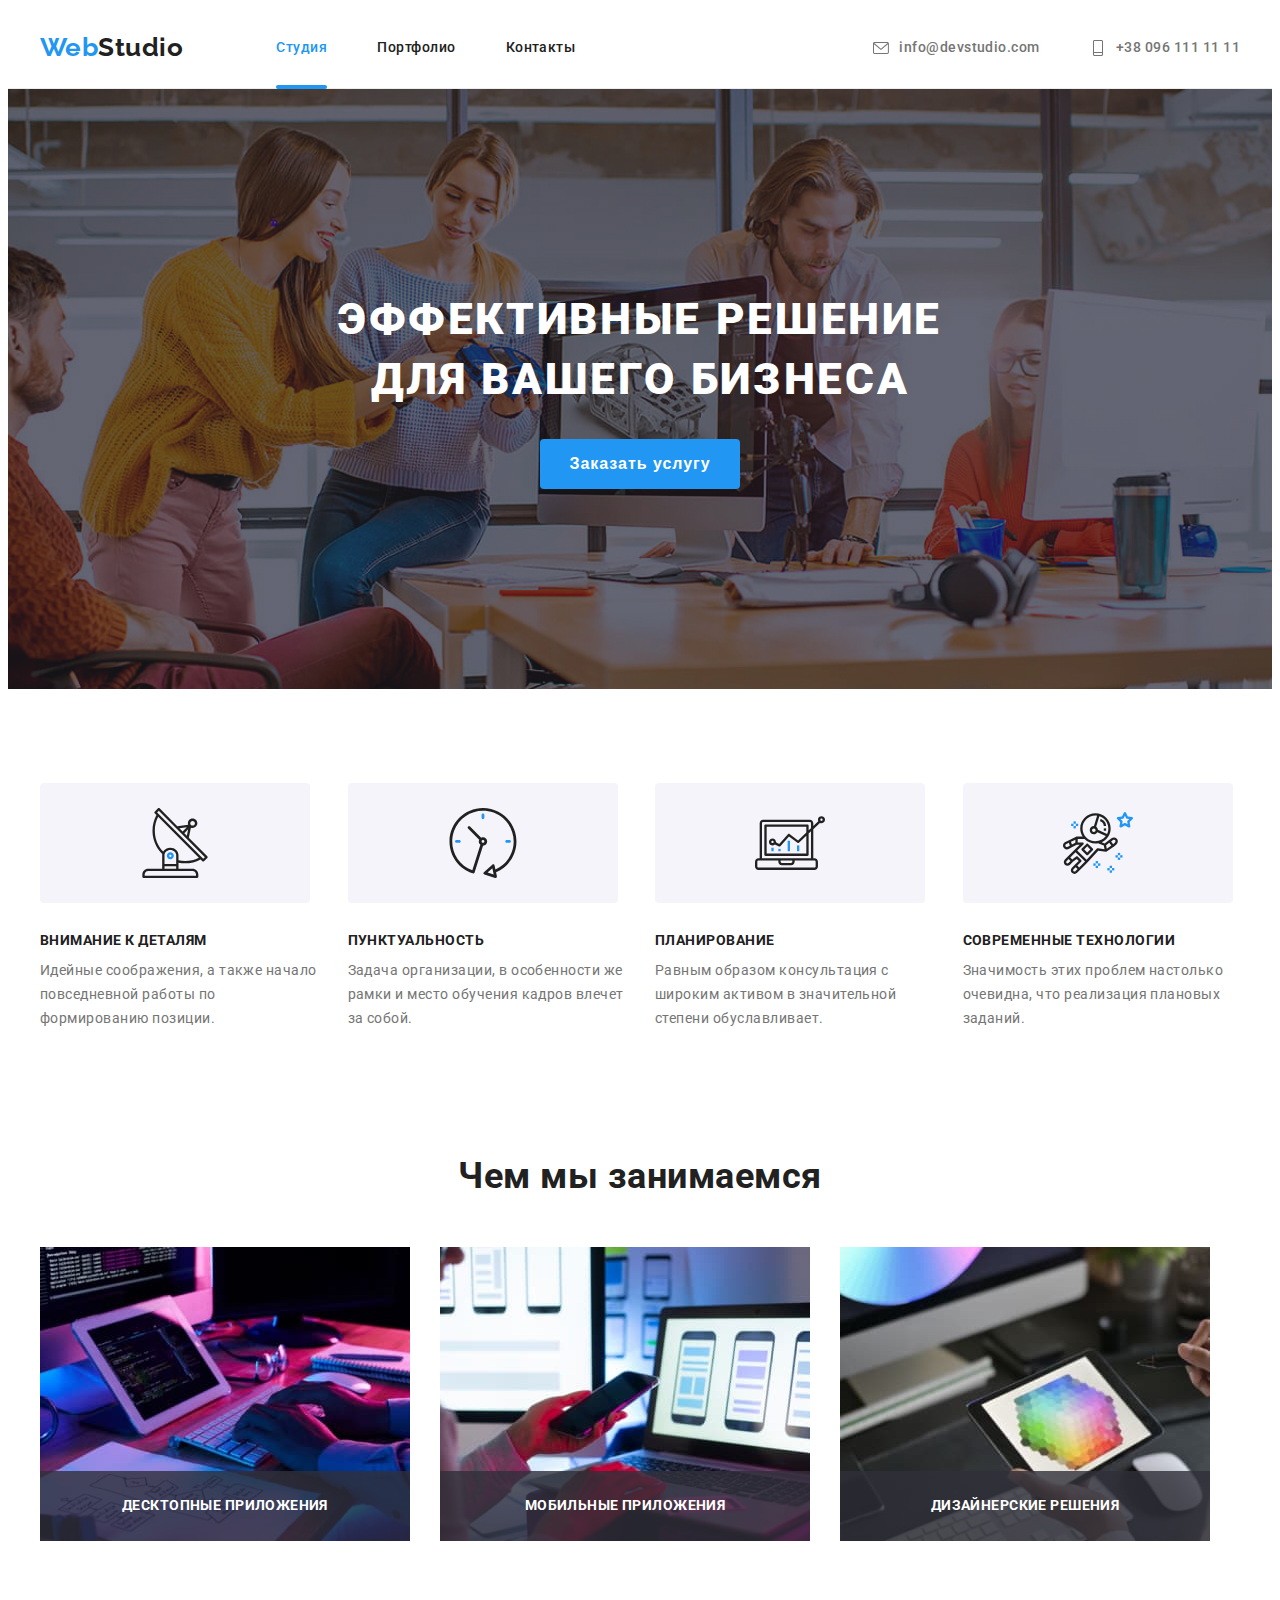
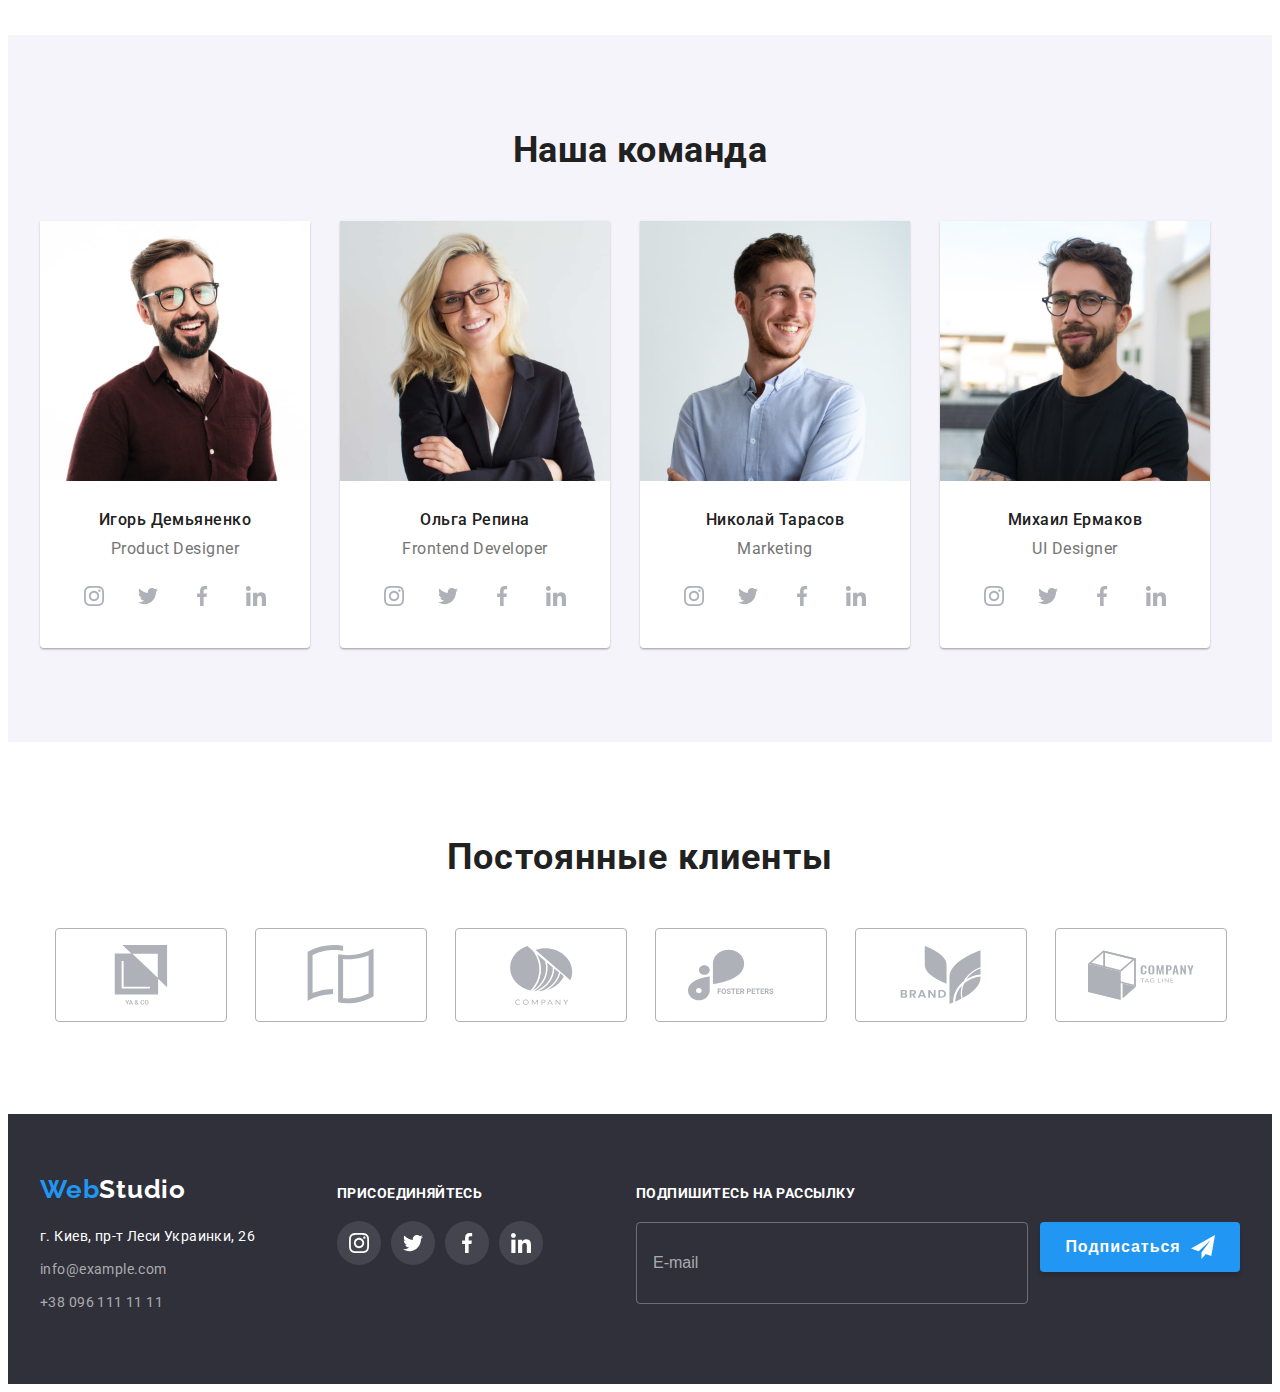
==== index.html @ 64cf9fef "????" ====
<!DOCTYPE html>
<html lang="ru">
<head>
    <meta charset="UTF-8">
    <meta http-equiv="X-UA-Compatible" content="IE=edge">
    <meta name="viewport" content="width=device-width, initial-scale=1.0">
    <title>Document</title>
    
    <link rel="preconnect" href="https://fonts.googleapis.com">
    <link rel="preconnect" href="https://fonts.gstatic.com" crossorigin>
    <link href="https://fonts.googleapis.com/css2?family=Raleway:wght@700&display=swap" rel="stylesheet">
    <link rel="preconnect" href="https://fonts.googleapis.com">
    <link rel="preconnect" href="https://fonts.gstatic.com" crossorigin>
    <link href="https://fonts.googleapis.com/css2?family=Raleway:wght@700&family=Roboto:wght@400;500;700;900&display=swap"

    rel="stylesheet">
    <link rel="stylesheet" href="https://cdnjs.cloudflare.com/ajax/libs/modern-normalize/1.1.0/modern-normalize.min.css"
        integrity="sha512-wpPYUAdjBVSE4KJnH1VR1HeZfpl1ub8YT/NKx4PuQ5NmX2tKuGu6U/JRp5y+Y8XG2tV+wKQpNHVUX03MfMFn9Q=="
        crossorigin="anonymous" referrerpolicy="no-referrer" />

    <link rel="stylesheet" href="./css/styles.css" />
    <link rel="stylesheet" href="./sass/main.scss">
    <link rel="stylesheet" href="./sass/main.css">
</head>
<body>
    <header class="border">
        <div class="container content">
            <nav class="nav-container">
                <a href="./index.html" lang="en" class="link-logo"><span class="logo">Web</span>Studio</a>
                <ul class="header-list">
                    <li class="link-content">
                        <a href="./index.html" class="site-nav current">Студия</a>
                    </li>
                    <li class="link-content">
                        <a href="./portfolio.html" class="site-nav ">Портфолио</a>
                    </li>
                    <li class="link-content">
                        <a href="" class="site-nav">Контакты</a>
                    </li>
                </ul>
            </nav>
            <ul class="header-list">
                <li class="contact-link">
                    <a href="mailto:info@devstudio.com" class="contact">
                        <svg class="contact-icon">
                            <use href="./images/icons.svg#icon-envelope"></use>
                        </svg>
                        info@devstudio.com
                    </a>
                </li>
                <li class="contact-link">
                    <a href="tel:+380961111111" class="contact">
                        <svg class="contact-icon">
                            <use href="./images/icons.svg#icon-smartphone"></use>
                        </svg>
                        +38 096 111 11 11</a>
                </li>
            </ul>
        </div>
    </header>

    <main>
        <section class="hero">
            <div class="container ">
                <h1 class="hero-title"> Эффективные решение <br> для вашего бизнеса</h1>
                <button type="button" class="hero-button" data-modal-open>Заказать услугу</button>
            </div>

        </section>

        <section class="section">
            <div class="container">
                <h2 class="section-title visually-hidden"> Особенности</h2>
                <ul class="feature">
                    <li class=" feature-item">
                        <div class="feature-icon-box">
                            <svg class="feature-icon">
                                <use href="./images/icons.svg#icon-sputnik"></use>
                            </svg>
                        </div>
                        <h3 class="feature-title"> Внимание к деталям</h3>
                        <p class="feature-text">Идейные соображения, а также начало повседневной работы по формированию
                            позиции. </p>
                    </li>
                    <li class=" feature-item">
                        <div class="feature-icon-box">
                            <svg class="feature-icon">
                                <use href="./images/icons.svg#icon-clock"></use>
                            </svg>
                        </div>
                        <h3 class="feature-title"> Пунктуальность</h3>
                        <p class="feature-text">Задача организации, в особенности же рамки и место обучения кадров
                            влечет за собой. </p>
                    </li>
                    <li class=" feature-item">
                        <div class="feature-icon-box">
                            <svg class="feature-icon">
                                <use href="./images/icons.svg#icon-computer"></use>
                            </svg>
                        </div>
                        <h3 class="feature-title"> Планирование</h3>
                        <p class="feature-text">Равным образом консультация с широким активом в значительной степени
                            обуславливает. </p>
                    </li>
                    <li class=" feature-item">
                        <div class="feature-icon-box">
                            <svg class="feature-icon">
                                <use href="./images/icons.svg#icon-cosmonavt"></use>
                            </svg>
                        </div>
                        <h3 class="feature-title"> Современные технологии</h3>
                        <p class="feature-text">Значимость этих проблем настолько очевидна, что реализация плановых
                            заданий. </p>
                    </li>
                </ul>
            </div>
        </section>

        <section class="section work-section">
            <div class="container  ">
                <h2 class="section-title section-title-work"> Чем мы занимаемся </h2>
                <ul class="our-work">
                    <li class="our-work-item"> 
                        <img src="./images/img-laptop1.jpg" alt="разработка" width="370" height="294">
                        <h3 class="our-work-item-block-title">Десктопные приложения</h3>
                    </li>
                    <li class="our-work-item"> 
                        <img src="./images/img-laptop2.jpg" alt="внедрение" width="370" height="294">
                        <h3 class="our-work-item-block-title">Мобильные приложения</h3>
                    </li>
                    <li class="our-work-item"> 
                        <img src="./images/img-laptop3.jpg" alt="тестирование" width="370" height="294"> 
                        <h3 class="our-work-item-block-title">Дизайнерские решения</h3>
                    </li>
                    </ul>

            </div>
        </section>

        <section class="section team">
            <div class="container">
                <h2 class="section-title"> Наша команда </h2>
                <ul class="team-list">
                    <li class="team-item">
                        <img src="./images/Igor.jpg" alt="Игорь Демьяненко фото" width="270" height="260"
                            class="team-foto">
                        <div class="team-container">
                            <h3 class="team-name">Игорь Демьяненко</h3>
                            <p class="team-profession">Product Designer</p>
                        <ul class="list-social-networks">
                            <li class="item-social-networks"> <a class="link-social-networks" href="https://www.instagram.com/" target="_blank"
                                    rel="noopener no-referrer">
                                    <svg class="icon icon-social-networks">
                                        <use href="./images/icons.svg#icon-instagram"> </use>
                                    </svg>
                                </a> </li>
                            <li class="item-social-networks"> <a class="link-social-networks" href="https://twitter.com/" target="_blank"
                                    rel="noopener no-referrer">
                                    <svg class="icon icon-social-networks">
                                        <use href="./images/icons.svg#icon-twitter"> </use>
                                    </svg>
                                </a></li>
                            
                            <li class="item-social-networks"> <a class="link-social-networks" href="https://www.facebook.com/" target="_blank"
                                    rel="noopener no-referrer">
                                    <svg class="icon icon-social-networks">
                                        <use href="./images/icons.svg#icon-facebook"> </use>
                                    </svg>
                                </a></li>
                            
                            <li class="item-social-networks"> <a class="link-social-networks" href="https://www.linkedin.com/" target="_blank"
                                    rel="noopener no-referrer">
                                    <svg class="icon icon-social-networks">
                                        <use href="./images/icons.svg#icon-linkedin"> </use>
                                    </svg>
                                </a></li>
                                </ul>
                        </div>


                    </li>
                    <li class="team-item">
                        <img src="./images/Olga.jpg" alt="Ольга Репина фото" width="270" height="260"
                            class="team-foto">
                        <div class="team-container">
                            <h3 class="team-name">Ольга Репина</h3>
                            <p class="team-profession">Frontend Developer</p>
                        <ul class="list-social-networks">
                            <li class="item-social-networks"> <a class="link-social-networks" href="https://www.instagram.com/" target="_blank"
                                    rel="noopener no-referrer">
                                    <svg class="icon icon-social-networks">
                                        <use href="./images/icons.svg#icon-instagram"> </use>
                                    </svg>
                                </a> </li>
                            <li class="item-social-networks"> <a class="link-social-networks" href="https://twitter.com/" target="_blank"
                                    rel="noopener no-referrer">
                                    <svg class="icon icon-social-networks">
                                        <use href="./images/icons.svg#icon-twitter"> </use>
                                    </svg>
                                </a></li>
                        
                            <li class="item-social-networks"> <a class="link-social-networks" href="https://www.facebook.com/" target="_blank"
                                    rel="noopener no-referrer">
                                    <svg class="icon icon-social-networks">
                                        <use href="./images/icons.svg#icon-facebook"> </use>
                                    </svg>
                                </a></li>
                        
                            <li class="item-social-networks"> <a class="link-social-networks" href="https://www.linkedin.com/" target="_blank"
                                    rel="noopener no-referrer">
                                    <svg class="icon icon-social-networks">
                                        <use href="./images/icons.svg#icon-linkedin"> </use>
                                    </svg>
                                </a></li>
                        </ul>
                        </div>


                    </li>
                    <li class="team-item">
                        <img src="./images/Nikolay.jpg" alt="Николай Тарасов фото" width="270" height="260"
                            class="team-foto">
                        <div class="team-container">
                            <h3 class="team-name">Николай Тарасов</h3>
                            <p class="team-profession">Marketing</p>
                        <ul class="list-social-networks">
                            <li class="item-social-networks"> <a class="link-social-networks" href="https://www.instagram.com/" target="_blank"
                                    rel="noopener no-referrer">
                                    <svg class="icon icon-social-networks">
                                        <use href="./images/icons.svg#icon-instagram"> </use>
                                    </svg>
                                </a> </li>
                            <li class="item-social-networks"> <a class="link-social-networks" href="https://twitter.com/" target="_blank"
                                    rel="noopener no-referrer">
                                    <svg class="icon icon-social-networks">
                                        <use href="./images/icons.svg#icon-twitter"> </use>
                                    </svg>
                                </a></li>
                        
                            <li class="item-social-networks"> <a class="link-social-networks" href="https://www.facebook.com/" target="_blank"
                                    rel="noopener no-referrer">
                                    <svg class="icon icon-social-networks">
                                        <use href="./images/icons.svg#icon-facebook"> </use>
                                    </svg>
                                </a></li>
                        
                            <li class="item-social-networks"> <a class="link-social-networks" href="https://www.linkedin.com/" target="_blank"
                                    rel="noopener no-referrer">
                                    <svg class="icon icon-social-networks">
                                        <use href="./images/icons.svg#icon-linkedin"> </use>
                                    </svg>
                                </a></li>
                        </ul>
                        </div>

                    </li>
                    <li class="team-item">
                        <img src="./images/Michail.jpg" alt="Михаил Ермаков фото" width="270" height="260"
                            class="team-foto">
                        <div class="team-container">
                            <h3 class="team-name">Михаил Ермаков</h3>
                            <p class="team-profession">UI Designer</p>
                        <ul class="list-social-networks">
                            <li class="item-social-networks"> <a class="link-social-networks" href="https://www.instagram.com/" target="_blank"
                                    rel="noopener no-referrer">
                                    <svg class="icon icon-social-networks">
                                        <use href="./images/icons.svg#icon-instagram"> </use>
                                    </svg>
                                </a> </li>
                            <li class="item-social-networks"> <a class="link-social-networks" href="https://twitter.com/" target="_blank"
                                    rel="noopener no-referrer">
                                    <svg class="icon icon-social-networks">
                                        <use href="./images/icons.svg#icon-twitter"> </use>
                                    </svg>
                                </a></li>
                        
                            <li class="item-social-networks"> <a class="link-social-networks" href="https://www.facebook.com/" target="_blank"
                                    rel="noopener no-referrer">
                                    <svg class="icon icon-social-networks">
                                        <use href="./images/icons.svg#icon-facebook"> </use>
                                    </svg>
                                </a></li>
                        
                            <li class="item-social-networks"> <a class="link-social-networks" href="https://www.linkedin.com/" target="_blank"
                                    rel="noopener no-referrer">
                                    <svg class="icon icon-social-networks">
                                        <use href="./images/icons.svg#icon-linkedin"> </use>
                                    </svg>
                                </a></li>
                        </ul>
                        </div>
                    </li>
                </ul>
            </div>
        </section>

<section class="section">
    <div class="container">
        <h2 class="clients-header">Постоянные клиенты</h2>
        <ul class="list clients-list">
            <li class="clients-item">
                <a href="#" class="clients-link"><svg class="icon clients-icon" width="106px" height="60px">
                        <use href="./images/icons.svg#icon-Union"></use>
                    </svg></a>
            </li>
            <li class="clients-item">
                <a href="#" class="clients-link"><svg class="icon clients-icon" width="106px" height="60px">
                        <use href="./images/icons.svg#icon-Union2"></use>
                    </svg></a>
            </li>
            <li class="clients-item">
                <a href="#" class="clients-link"><svg class="icon clients-icon" width="106px" height="60px">
                        <use href="./images/icons.svg#icon-Union3"></use>
                    </svg></a>
            </li>
            <li class="clients-item">
                <a href="#" class="clients-link"><svg class="icon clients-icon" width="106px" height="60px">
                        <use href="./images/icons.svg#icon-Union4"></use>
                    </svg></a>
            </li>
            <li class="clients-item">
                <a href="#" class="clients-link"><svg class="icon clients-icon" width="106px" height="60px">
                        <use href="./images/icons.svg#icon-Union5"></use>
                    </svg></a>
            </li>
            <li class="clients-item">
                <a href="#" class="clients-link"><svg class="icon clients-icon" width="106px" height="60px">
                        <use href="./images/icons.svg#icon-Union6"></use>
                    </svg></a>
            </li>
        </ul>
    </div>
</section>
    </main>

    <footer class="footer">
        <div class="container footer-content">
            <div class="footer-address">
                <a href="./index.html" class="footer-logo"><span class="footer-logo-blue">Web</span>Studio</a>
                <address class="footer-list">
                    <ul class="footer-address-list">
                        <li>
                            <a href="https://goo.gl/maps/sKUV3N8SFqWd6LK18" class="footer-address-map" target="_blank">
                                г. Киев, пр-т Леси Украинки, 26</a>
                        </li>
                        <li>
                            <a href="mailto:info@example.com" class="footer-address-link">info@example.com</a>
                        </li>
                        <li><a href="tel:+380961111111" class="footer-address-link">+38 096 111 11 11</a></li>
                    </ul>
                </address>
            </div>
<div class="footer-social">
    <p class="invite">присоединяйтесь</p>
    <ul class="list footer-icon-list">
        <li class="footer-icon-item">
            <a href="https://www.instagram.com/" class="footer-link">
                <svg class="icon footer-icon">
                    <use href="./images/icons.svg#icon-instagram" width="20px" height="20px"></use>
                </svg></a>
        </li>
        <li class="footer-icon-item">
            <a href="https://twitter.com/" class="footer-link">
                <svg class="icon footer-icon">
                    <use href="./images/icons.svg#icon-twitter" width="20px" height="20px"></use>
                </svg></a>
        </li>
        <li class="footer-icon-item">
            <a href="https://www.facebook.com/" class="footer-link">
                <svg class="icon footer-icon">
                    <use href="./images/icons.svg#icon-facebook" width="20px" height="20px"></use>
                </svg></a>
        </li>
        <li class="footer-icon-item">
            <a href="https://linkedin.com/" class="footer-link">
                <svg class="icon footer-icon">
                    <use href="./images/icons.svg#icon-linkedin" width="20px" height="20px"></use>
                </svg></a>
        </li>
    </ul>
</div>
            <div class="container-sign-up">
                    <form class="footer-form">
                        <p class="footer-form-label">Подпишитесь на рассылку</p>
                        <div class="footer-form-div">
                            <input class="footer-form-input" type="email" placeholder="E-mail" name="subscribe" />
                            <button class="footer-form-btn" type="submit">
                                Подписаться
                                <svg class="footer-send-icon" width="24" height="24">
                                    <use href="./images/icons.svg#send"></use>
                                </svg>
                            </button>
                        </div>
                    </form>
            </div>
        </div>
    </footer>
    <div class="backdrop is-hidden" data-modal>
        <div class="modal">
            <button type="button" class="modal-close" data-modal-close>
                <svg class="icon-close" width="18" height="18">
                    <use href="./images/icons.svg#icon-close"></use>
                </svg>
            </button>
            <p class="modal-title">Оставьте свои данные, мы вам перезвоним</p>
            <form action="#" class="form">
                <div class="form-field">
                    <label for="name" class="modal-input-text">Имя</label>
                    <div class="form-input-wrapper">
                        <input type="text" name="name" class="modal-input" id="name" placeholder="" /><svg class="form-icon"
                            width="18" height="18">
                            <use href="./images/icons.svg#person-modal"></use>
                        </svg>
                    </div>
                </div>
                <div class="form-field">
                    <label for="tel" class="modal-input-text">Телефон</label>
                    <div class="form-input-wrapper">
                        <input type="tel" name="tel" id="tel" class="modal-input" placeholder="" />
                        <svg class="form-icon"
                            width="18" height="18">
                            <use href="./images/icons.svg#phone-modal"></use>
                        </svg>
                    </div>
                </div>
                <div class="form-field">
                    <label for="mail" class="modal-input-text">Почта</label>
                    <div class="form-input-wrapper">
                        <input type="email" name="email" id="mail" class="modal-input" placeholder="" /><svg
                            class="form-icon" width="18" height="18">
                            <use href="./images/icons.svg#email-modal"></use>
                        </svg>
                    </div>
                </div>
					<label class="label-contacts textarea" for="textarea">
						Комментарий
						<textarea
							class="form-textarea"
							name="comment"
							rows="6"
							placeholder="Введите текст"
							id="textarea"
						></textarea>
					</label>
                        <div class="modal-form-checkbox">
                            <input type="checkbox" name="user-policy" id="user-policy" class="modal-input-policy visually-hidden">
                            <label for="user-policy" class="modal-policy-text"><span class="border-checkbox">
                                    <svg class="icon-check" width="16" height="15">
                                        <use href="./images/icons.svg#icon-galka"></use>
                                    </svg>
                                </span>
                                Соглашаюсь с рассылкой и принимаю
                                <a href="#" class="modal-policy-link">Условия договора</a>
                            </label>
                        </div>
                <button type="submit" class="primary-button">Отправить</button>
            </form>
        </div>
    </div>
    <script src="./js/modal.js"></script>
</body>
</html>
---- css/styles.css ----
:root {
  --primeri-text-color: #757575;
  --title-text-color: #212121;
  --accent-colot: #2196f3;
  --white-color: #ffffff;
  --gray-background-color: #f5f4fa;
  --black-background-color: #2f303a;
  --translucent-color: rgba(255, 255, 255, 0.6)
  --social-image-color: #dafb1b8;
  --logo-color:#2196F3;
  --bg-hover-button:#188ce8;
  --adress-color: rgba(255, 255, 255, 0.6);
  --overlay-card-color: rgba(33, 150, 243, 0.9);
  --duration: 250ms;
  --function: cubic-bezier(0.4, 0, 0.2, 1);
  --modal-title-color: #212121;
  --modal-icon-input-color: #212121;
  --modal-text-color: #757575;
  --modal-comment-placeholder: rgba(117, 117, 117, 0.5);
  --modal-policy-link: #2196f3;
  --modal-button-submit-color: #ffffff;
  --modal-checkbox-border-color: #212121;
}
.visually-hidden {
  position: absolute;
  white-space: nowrap;
  width: 1px;
  height: 1px;
  overflow: hidden;
  border: 0;
  padding: 0;
  clip: rect(0 0 0 0);
  clip-path: inset(50%);
  margin: -1px;
}

h1,
h2,
h3,
ul,
p {
  margin: 0;
}

img {
  display: block;
  max-width: 100%;
  max-height: 100%;
}
ul {
  list-style: none;
}

a {
  text-decoration: none;
}
ul {
  list-style: none;
  padding: 0;
  text-decoration: none;
}
link {
  text-decoration: none;
}
body {
  color: var(--primeri-text-color);
  background-color: #ffffff;
  font-family: roboto, sans-serif;
  letter-spacing: 0.03em;
}

.icon {
  display: inline-block;
  width: 1em;
  height: 1em;
  fill: currentColor;}
.container {
  width: 1200px;
  margin: 0 auto;
  padding: 0 15px;
}
/* nav site */
/*---------------------- header --------------------*/

.border {
  border-bottom: 1px solid #ececec;
}
.container.content {
  display: flex;
  align-items: center;
}
.container {
  width: 1200px;
  margin-left: auto;
  margin-right: auto;
  padding-left: 15px;
  padding-right: 15px;
  /* border: 1px solid tomato; */
}
.nav-container {
  display: flex;
}
.header-list {
  margin: 0;
  display: flex;
  padding-left: 0;
  margin-left: auto;
}
.link-logo {
  display: block;
  display: flex;
  align-items: center;
  margin-right: 93px;

  color: var(--title-text-color);

  font-family: Raleway, sans-serif;
  font-style: normal;
  font-weight: 700;
  font-size: 26px;
  line-height: 1.2;
}
.logo {
  display: block;

  color: var(--accent-colot);
}
.link-content:not(:last-child) {
  margin-right: 50px;
}
.site-nav {
  display: block;
  padding-top: 32px;
  padding-bottom: 32px;

  color: var(--title-text-color);

  font-weight: 500;
  font-size: 14px;
  line-height: 1.14;
  transition-property: color;
  transition-duration: var(--duration);
  transition-timing-function: var(--function);
  position: relative;
}
.site-nav:hover,
.site-nav:focus {
  color: var(--accent-colot);
}
.site-nav.current {
  color: var(--accent-colot);
}

.current::after{
  content: '';
  width: 100%;
  height: 4px;
  background-color:var(--logo-color) ;
  border-radius: 2px;
  position: absolute;
  left: 0;
  bottom: -1px;
}
.site-nav.current{
  color: var(--accent-colot);
  
}

/* Contacts */

.header-list .contact-link + .contact-link {
  margin-left: 50px;
}
.contact {
  fill: currentColor;
  /* display: block; */
  display: flex;
  align-items: center;
  padding-top: 32px;
  padding-bottom: 32px;

  color: var(--primeri-text-color);

  font-weight: 500;
  font-size: 14px;
  line-height: 1.14;
  transition-property: color;
  transition-duration: var(--duration);
  transition-timing-function: var(--function);

}
.contact-icon {
  fill: currentColor;
  margin-right: 10px;
  width: 16px;
  height: 16px;
}

.contact:hover,
.contact:focus {
  color: var(--accent-colot);
}

/*------------------------- hero-------------------- */

.hero {
  background-color: var(--black-background-color);
  background-image: linear-gradient(
      rgba(47, 48, 58, 0.4),
      rgba(47, 48, 58, 0.4)
    ),
    url(../images/hero-bg.jpg);
  background-repeat: no-repeat;
  background-position: center;
  background-size: cover;
  letter-spacing: 0.06em;
  text-align: center;

  padding: 200px 0;
}
.hero-title {
  color: var(--white-color);

  font-weight: 900;
  font-size: 44px;
  line-height: 60px;
  letter-spacing: 0.06em;
  text-transform: uppercase;

  margin-bottom: 30px;
}
.hero-button {
  background-color: var(--accent-colot);
  color: var(--white-color);
  width: 200px;
  height: 50px;

  font-weight: 700;
  font-size: 16px;
  line-height: 1.87;
  border-radius: 4px;

  letter-spacing: 0.06em;

  border: none;
  cursor: pointer;
}

/*---------------- section ----------------*/
.section {
  padding-bottom: 94px;
  padding-top: 94px;
}

.work-section {
  padding-top: 0;
}

.section-title {
  color: var(--title-text-color);

  font-weight: 700;
  font-size: 36px;
  line-height: 1.17;
  text-align: center;
  margin-bottom: 50px;
}

.feature {
  display: flex;
  justify-content: space-between;
  margin-bottom: 30px;

}
.feature-item {
  justify-content: center;
  align-items: center;

  margin-right: 30px;
  width: calc((100% - 90px) / 4);
}
.feature:not(:last-child) {
  margin-right: 30px;
}

.feature-icon-box {
  display: flex;
  justify-content: center;
  align-items: center;
  background-color: var(--gray-background-color);
  border-radius: 4px;
    width: 270px;
  height: 120px;
  margin-bottom: 30px;
}
.feature-icon{
  width: 70px;
  height: 70px;

}
.feature-item:last-child {
  margin-right: 0;
}

.feature-title {
  color: var(--title-text-color);

  font-weight: 700;
  font-size: 14px;
  line-height: 1.14;
  text-transform: uppercase;

  margin-bottom: 10px;
}

.feature-text {
  font-size: 14px;
  line-height: 1.71;
}

/* ----------------Чем мы занимаемся------------------ */

.our-work {
  display: flex;
}
.our-work-item {
  position: relative;
  margin-bottom: 0;

}
.our-work-item:not(:last-child) {
  margin-right: 30px;
}

.our-work-item-block-title{
  position: absolute;
  display: flex;
  height: 70px;
  justify-content: center;
  align-items: center;
  left: 0;
  bottom: 0;
  width: 100%;
  font-family: Roboto;
  font-weight: 700;
  font-weight: bold;
  font-size: 14px;
  line-height: 1.1;

  letter-spacing: 0.03em;
  text-transform: uppercase;
  background-color: rgba(47, 48, 58, 0.8);
  color: var(--white-color);


}

/* ---------------Наша команда---------------------- */
.team-list {
  display: flex;
}
.team-item{
  background: var(--white-color);
  box-shadow: 0px 1px 3px rgba(0, 0, 0, 0.12), 0px 1px 1px rgba(0, 0, 0, 0.14),
    0px 2px 1px rgba(156, 138, 138, 0.2);
  border-radius: 0px 0px 4px 4px;

}
.team-item {
  margin-right: 30px;
  background-color: var(--white-color);
}
.team-item:last-child {
  margin-right: 0px;
}

.team-name {
  color: var(--title-text-color);

  font-weight: 500;
  font-size: 16px;
  line-height: 1.17;
  text-align: center;
  margin-bottom: 10px;
}

.team-container {
  padding-top: 30px;
  padding-bottom: 30px;
}
.team {
  background-color: var(--gray-background-color);
}

.team-profession {
  font-size: 16px;
  line-height:18.75px;
  text-align: center;
}


.list-social-networks {
  display: flex;
  justify-content: center;
  margin-top: 16px;

}
.item-social-networks{
  margin-right: 10px;
  width: 44px;
  height: 44px;
  margin-right: 10px;
  display: flex;
  justify-content: center;
  align-items: center;

}

.item-social-networks:first-child{
  margin-left: 0;
}
.item-social-networks:last-child{
  margin-right: 0;
}
.link-social-networks{
  width: 100%;
  height: 100%;
  border-radius: 50%;
  display: flex;
  justify-content: center;
  align-items: center;
  color: #afb1b8;
  transition-property: color, background-color;
  transition-duration: var(--duration);
  transition-timing-function: var(--function);
}

.icon-social-networks{
  display: block;
  width: 20px;
  height: 20px;
  fill: currentColor;
  transition-property: fill, background-color;
  transition-duration: var(--duration);
  transition-timing-function: var(--function);
}
.link-social-networks:hover,
.link-social-networks:focus  {
  background-color: var(--accent-colot);
  color:var(--white-color);
}
.icon-social-networks:hover,
.icon-social-networks:focus{
  fill: var(--white-color);
  background-color: var(--accent-colot);

}

/*--------------------- client company----------- */
.clients-header {
  font-weight: 700;
  font-size: 36px;
  line-height: 42px;
  text-align: center;
  letter-spacing: 0.03em;
  color: var(--title-text-color);
  margin-bottom: 50px;
}
.clients-list {
  display: flex;
  justify-content: center;
  align-items: center;
}
.clients-item {

  margin-left: 30px;
  width: 170px;
  height: 92px;
  border-radius: 4px;
  transition-property: color;
  transition-duration: var(--duration);
  transition-timing-function: var(--function);
}
.clients-item:first-child {
  margin-left: 0;
  
}
.clients-link {
  border: 1px solid #AFB1B8;
  border-radius: 4px;
  display: flex;
  justify-content: center;
  align-items: center;
  /* padding: 16px 32px; */
  width: 100%;
  height: 100%;
  color: #afb1b8;
  transition-property: color, border-color;
  transition-duration: var(--duration);
  transition-timing-function: var(--function);
}

.clients-link:hover,
.clients-link:focus {
  color: var(--accent-colot);
  border-color: var(--accent-colot);
}
.clients-icon {
  width: 106px;
  height: 60px;
  fill: currentColor;
}
/*----------------------- footer-------------------------- */
.footer {
  background-color: var(--black-background-color);
  padding: 60px 0;
}
.footer-content {
  display: flex;
  align-items: baseline;
}
.footer-address {
  flex-grow: 1;
  margin-right: 70px;
}
.footer-logo {
  font-family: Raleway, sans-serif;
  font-style: normal;
  font-weight: bold;
  font-size: 26px;
  line-height: 1.19;
  text-decoration: none;
  letter-spacing: 0.03em;

  color: var(--white-color);
}
.footer-logo-blue {
  color: var(--accent-colot);
}
.footer-list {
  margin-top: 20px;
}
.footer-address-list {
  list-style-type: none;
  font-style: normal;
}
.footer-address-list > li {
  margin-bottom: 9px;
}
.footer-address-map {
  font-style: normal;
  font-weight: normal;
  font-size: 14px;
  line-height: 1.71;
  /* or 171% */

  letter-spacing: 0.03em;
  text-decoration: none;
  color: var(--white-color);
}
.footer-address-link {
  text-decoration: none;

  font-size: 14px;
  line-height: 1.71;
  /* or 171% */

  letter-spacing: 0.03em;

  color: var(--adress-color);
    transition-property: color;
  transition-duration: var(--duration);
  transition-timing-function: var(--function);
}
.footer-address-link:focus,
.footer-address-link:hover {
  color: var(--accent-colot);
}

.invite {
  font-weight: 700;
  font-size: 14px;
  line-height: 16px;
  letter-spacing: 0.03em;
  text-transform: uppercase;
  color: var(--white-color);
  margin-bottom: 20px;
}
.footer-icon-list {
  display: flex;
  justify-content: center;
}
.footer-icon-item {
  width: 44px;
  height: 44px;
  margin-left: 10px;
}
.footer-icon-item:first-child {
  margin-left: 0;
}
.footer-link {
  display: flex;
  align-items: center;
  justify-content: center;
  width: 100%;
  height: 100%;
  border-radius: 50%;
  background: rgba(255, 255, 255, 0.1);
  transition-property: background-color;
  transition-duration: var(--duration);
  transition-timing-function: var(--function);
}
.footer-link:hover,
.footer-link:focus {
  background-color: var(--accent-colot);
}
.footer-icon {
  display: block;
  width: 20px;
  height: 20px;
  fill: var(--white-color);
  transition-property: background-color;
  transition-duration: var(--duration);
  transition-timing-function: var(--function);
}
.footer-icon:hover,
.footer-icon:focus {
  background-color: var(--accent-colot);
}


/* --------------Подпишитесь на рассылку */
.container-sign-up{
  margin-left: 93px;
}
.footer-form-div {
	display: flex;
}

.footer-form-label {
	display: block;

	margin-bottom: 20px;

	font-weight: 700;
	font-size: 14px;
	line-height: 1.14;
	text-transform: uppercase;

	color: var(--white-color);
}

.footer-form-input {
	display: block;
	width: 358px;
	height: 50px;

	padding: 15px 16px;

	border-radius: 4px;
	color: var(--white-color);
	border: 1px solid rgba(255, 255, 255, 0.3);
	background-color: transparent;
}

.footer-form-input::placeholder {
	font-weight: 400;
	font-size: 16px;
	line-height: 1.25;

	color: rgba(255, 255, 255, 0.6);
}

.footer-form-btn {
	display: flex;
	align-items: center;
	justify-content: center;
	width: 200px;
	height: 50px;
	margin-left: 12px;

	font-weight: 700;
	font-size: 16px;
	line-height: 1.87px;
	letter-spacing: 0.06em;

	border: none;
	border-radius: 4px;
	color: var(--white-color);
	background-color: var(--accent-colot);
	box-shadow: 0px 4px 4px rgba(0, 0, 0, 0.15);
}

.footer-send-icon {
	margin-left: 10px;
	fill: var(--white-color);
}

/*------------------- PORTFOLIO ---------------------------*/
/* types of work */
.button-works {
  font-family: inherit;
  font-weight: 500;
  font-size: 16px;
  line-height: 1.62;
  letter-spacing: 0.03em;
  text-align: center;
  border: none;
  border-radius: 4px;
  cursor: pointer;
    transition: color 250ms var(--function), backgroung-color 250ms var(--timing-function),
    box-shadow 250ms var(--function);
}
.button-current {
  color:var(--title-text-color);
  background-color: var(--accent-colot);
  border-radius: 4px;
  transition-property: color, background-color, box-shadow;
  transition-duration: var(--duration);
  transition-timing-function: var(--function);
}
.button-works:hover,  
.button-works:focus {
  color: var(--white-color);
  background-color: var(--accent-colot);
  cursor: pointer;
}
.buttons {
  display: flex;
  justify-content: center;
  margin-bottom: 50px;
  margin-top: 94px;
}
.works-item-btn:not(:last-child) {
  margin-right: 8px;
}
.button-works {
  padding: 6px 22px;
  color: var(--title-text-color);
  background-color: var(--gray-background-color);
  transition-property: color, background-color, box-shadow;
  transition-duration: var(--duration);
  transition-timing-function: var(--function);

}
.button-works:focus,
.button-works:hover {
  color: var(--white-color);
  background-color: var(--accent-colot);
  box-shadow: 0px 3px 1px rgba(0, 0, 0, 0.1), 0px 1px 2px rgba(0, 0, 0, 0.08),
    0px 2px 2px rgba(0, 0, 0, 0.12);
}
.content-title {
  font-weight: 700;
  font-size: 18px;
  line-height: 2;
  letter-spacing: 0.06em;
  color: var(--title-text-color);
}

.content-text {
  text-decoration: none;
  font-weight: 400;
  font-size: 16px;
  line-height: 1.87;
  letter-spacing: 0.03em;
  color: var(--primeri-text-color);
}
.portfolio-projects-list {
  display: flex;
  flex-wrap: wrap;
  margin-top: -30px;
  margin-left: -30px;
  margin-bottom: 94px;
}
.portfolio-projects-list > li {
  flex-basis: calc((100% - 3 * 30px) / 3);
  margin-left: 30px;
  margin-top: 30px;
}
.portfolio-pojects-item {
  background-color: var(--white-color);

}

.portfolio-pojects-item:hover .overlay-text
.portfolio-pojects-item:focus .overlay-text{
  transform: translateY(0);
}

.portfolio-pojects-link {
  text-decoration: none;
  display: block;
}
.portfolio-pojects-link{
transition-property: box-shadow;
  transition-duration: var(--duration);
  transition-timing-function: var(--function);
}
.portfolio-pojects-link:hover,
.portfolio-pojects-link:focus{
  box-shadow: 0px 1px 1px rgba(0, 0, 0, 0.12), 0px 4px 4px rgba(0, 0, 0, 0.06),
    1px 4px 6px rgba(0, 0, 0, 0.16);
}
.portfolio-pojects-link:hover .content-overlay,
.portfolio-pojects-link:focus .content-overlay{
  transform: translateY(0);
}


.card-aside {
  position: relative;
  height: 294px;
  overflow: hidden;
}
/* .overlay-text{
  position: absolute;
  bottom: 0;
  align-items: center;
  width: 100%;
  height: 100%;
  margin: 0;
  padding: 63px 24px;
  color: var(--white-color);
  font-size: 18px;
  line-height: 1.56;
  letter-spacing: 0.03em;
  text-align: left;
  background-color: var(--accent-colot);
  transform: translateY(100%);
  transition-property: transform;
  transition-duration: var(--duration);
  transition-timing-function: var(--function);
  overflow: auto;
} */
.overlay-text{
  color: #ffffff;

  font-size: 18px;
  line-height: 1.56;
}

.content-overlay {
  position: absolute;
  width: 100%;
  height: 100%;
  top: 0;
  left: 0;
  padding: 63px 24px;

  background-color: var(--overlay-card-color);

  transform: translateY(+101%);
  transition: transform 250ms var(--function);
}

.portfolio-project {
  border: 1px solid #eeeeee;
  border-top: 0;
  box-sizing: border-box;
  padding: 20px 24px;
}
.portfolio-project-name {
  font-style: normal;
  font-weight: 700;
  font-size: 18px;
  line-height: 2;
  /* identical to box height, or 200% */

  letter-spacing: 0.06em;
  margin-bottom: 4px;
  color: var(--title-text-color);
}
.portfolio-project-type {
  font-size: 16px;
  line-height: 1.87;
  /* identical to box height, or 187% */

  letter-spacing: 0.03em;
  color: var(--primeri-text-color);
}

/*--------------- Модалка------------- */
.backdrop {
  position: fixed;
  width: 100vw;
  height: 100vh;
  background-color: rgba(0, 0, 0, 0.2);
  top: 0;
  left: 0;
  opacity: 1;
  transition: opacity 250ms cubic-bezier(0.4, 0, 0.2, 1),
    visibility 250ms cubic-bezier(0.4, 0, 0.2, 1);
}

.is-hidden {
  visibility: hidden;
  opacity: 0;
  pointer-events: none;
}

.backdrop.is-hidden .modal {
  transform: translate(-50%, -50%) scale(0.7);
}

.modal {
  position: absolute;
  padding: 40px;
  width: 528px;
  min-height: 581px;
  background: var(--modal-button-submit-color);
  box-shadow: 0px 1px 3px rgba(0, 0, 0, 0.12), 0px 1px 1px rgba(0, 0, 0, 0.14),
    0px 2px 1px rgba(0, 0, 0, 0.2);
  border-radius: 4px;
  top: 50%;
  left: 50%;
  transform: scale(1) translate(-50%, -50%);
  transition: transform 250ms cubic-bezier(0.4, 0, 0.2, 1);
}
.modal-close {
  display: flex;
  align-items: center;
  justify-content: center;
  position: absolute;
  width: 30px;
  height: 30px;
  top: 8px;
  right: 8px;
  padding: 6px;
  color: var(--accent-colot);
  background-color: var(--modal-button-submit-color);
  border: 1px solid rgba(0, 0, 0, 0.1);
  border-radius: 50%;
  cursor: pointer;

  transition: fill 250ms cubic-bezier(0.4, 0, 0.2, 1),
    border 250ms cubic-bezier(0.4, 0, 0.2, 1);
}

.icon-close {
  position: absolute;
  color: var(--accent-colot);
}

.modal-close:hover,
.modal-close:focus {
  fill: currentColor;
}

.modal-title {
  font-weight: 700;
  font-size: 20px;
  line-height: 1.15;
  text-align: center;
  letter-spacing: 0.03em;
  margin-bottom: 12px;
  color: var(--title-text-color);
}

.form-field {
  margin-bottom: 10px;
}

.label-contacts {
	display: block;
	margin-bottom: 4px;

	font-weight: 400;
	font-size: 12px;
	line-height: 1.17;
	letter-spacing: 0.01em;
	color: var(--primeri-text-color);
}
.form-textarea {
	width: 100%;
	height: 120px;
	padding: 12px 16px;
	margin-top: 4px;
	resize: none;

	border-radius: 4px;
	outline-color: transparent;
	border: 1px solid rgba(33, 33, 33, 0.2);

	transition: border-color var(--duration) var(--function);
}

.form-textarea::placeholder {
	font-weight: 400;
	font-size: 14px;
	line-height: 1.14;
	letter-spacing: 0.01em;

	color: rgba(117, 117, 117, 0.5);
}

.form-textarea:focus {
	border-color: var(--accent-colot);
	border-width: 2px;
}

.modal-input-text {
  display: flex;
  flex-direction: column;
  margin-bottom: 4px;
  font-size: 12px;
  line-height: 1.17;
  letter-spacing: 0.01em;
  color: var(--modal-text-color);
}

.form-input-wrapper {
  position: relative;
}

.modal-input:focus {
  border: 1px solid var(--accent-colot);
}

.modal-input:focus + .form-icon {
  fill: var(--accent-colot);
}

.modal-input {
	display: block;
	width: 100%;
	height: 40px;
	padding-left: 42px;

	border-radius: 4px;

	border: 1px solid rgba(33, 33, 33, 0.2);
	outline-color: transparent;

	transition: border-color var(--duration) var(--function);
}
.modal-input:focus + .form-icon {
  fill: var(--accent-colot);
}

.modal-input:focus {
	border-color: var(--accent-colot);
	border-width: 2px;
}
.modal-input:focus + .form-icon{
	fill: var(--accent-colot);
}



.form-input-wrapper{
  position: relative;
}
.form-icon{
  position: absolute;
  top: 50%;
  left: 15px;
  transform: translateY(-50%);
  transition: fill 250ms var(--function);
}
.form-textarea {
  transition: color 250ms cubic-bezier(0.4, 0, 0.2, 1),
    border 250ms cubic-bezier(0.4, 0, 0.2, 1);
  width: 100%;
  height: 120px;
  padding: 12px 16px;
  border-radius: 4px;
  border: 1px solid rgba(33, 33, 33, 0.2);
  resize: none;

  color: #000000;
}
.form-textarea:focus{
  fill: var(--accent-colot);
}

.form-textarea::placeholder {
  color: rgba(117, 117, 117, 0.5);
  font-size: 14px;
  line-height: 1.17;
  text-align: left;
  vertical-align: top;
  letter-spacing: 0.01em;
}
/* aaaaaaaaaaaaaaaaaaaaa */
.modal-form-checkbox {
  margin-bottom: 30px;
}
.modal-policy-text {
  display: flex;
  justify-content: center;
  align-items: center;
  height: 15px;
  font-size: 14px;
  line-height: 1.71;
  letter-spacing: 0.03em;
}
.modal-input-policy {
  cursor: pointer;
}
.border-checkbox {
  display: flex;
  justify-content: center;
  align-items: center;
  width: 16px;
  height: 15px;
  border: 2px solid var(--modal-checkbox-border-color);
  border-radius: 2px;
  margin-right: 8px;

  transition: background-color 250ms var(--function),
    border-color 250ms var(--function);
}
.icon-check {
  fill: transparent;
}
.modal-input-policy:focus + .modal-policy-text .border-checkbox,
.modal-input-policy:hover + .modal-policy-text .border-checkbox {
  border-color: #2196f3;
}

.modal-input-policy:checked + .modal-policy-text .border-checkbox {
  background-color: var(--accent-colot);
  border: none;
}
.modal-input-policy:checked:focus + .modal-policy-text .icon-check {
  fill: var(--white-color);
}
.modal-policy-link {
  color: var(--modal-policy-link);
  text-decoration: underline;
  font-size: 14px;
  line-height: 1.71;
  letter-spacing: 0.03em;
  text-decoration-skip-ink: none;
  margin-left: 3px;
}

/* aaaaaaaaaaaaaaaaaaaaa */

.agreement {
  margin-left: 5px;
  text-decoration-line: underline;
  text-decoration-skip-ink: none;
  color: var(--accent-colot);
}


.primary-button {
  display: block;
  margin: 0 auto;
  min-width: 200px;
  height: 50px;

  padding: 10px 32px;

  font-family: inherit;
  font-weight: 700;
  font-size: 16px;
  line-height: 1.9;
  letter-spacing: 0.06em;
  border: none;
  cursor: pointer;
  background-color: var(--accent-colot);
  color: var(--white-color);
  box-shadow: 0px 4px 4px rgba(0, 0, 0, 0.15);
  border-radius: 4px;
  transition: color 250ms cubic-bezier(0.4, 0, 0.2, 1),
  border 250ms cubic-bezier(0.4, 0, 0.2, 1);
}
.primary-button:focus {
	outline-color: var(--accent-colot);
}
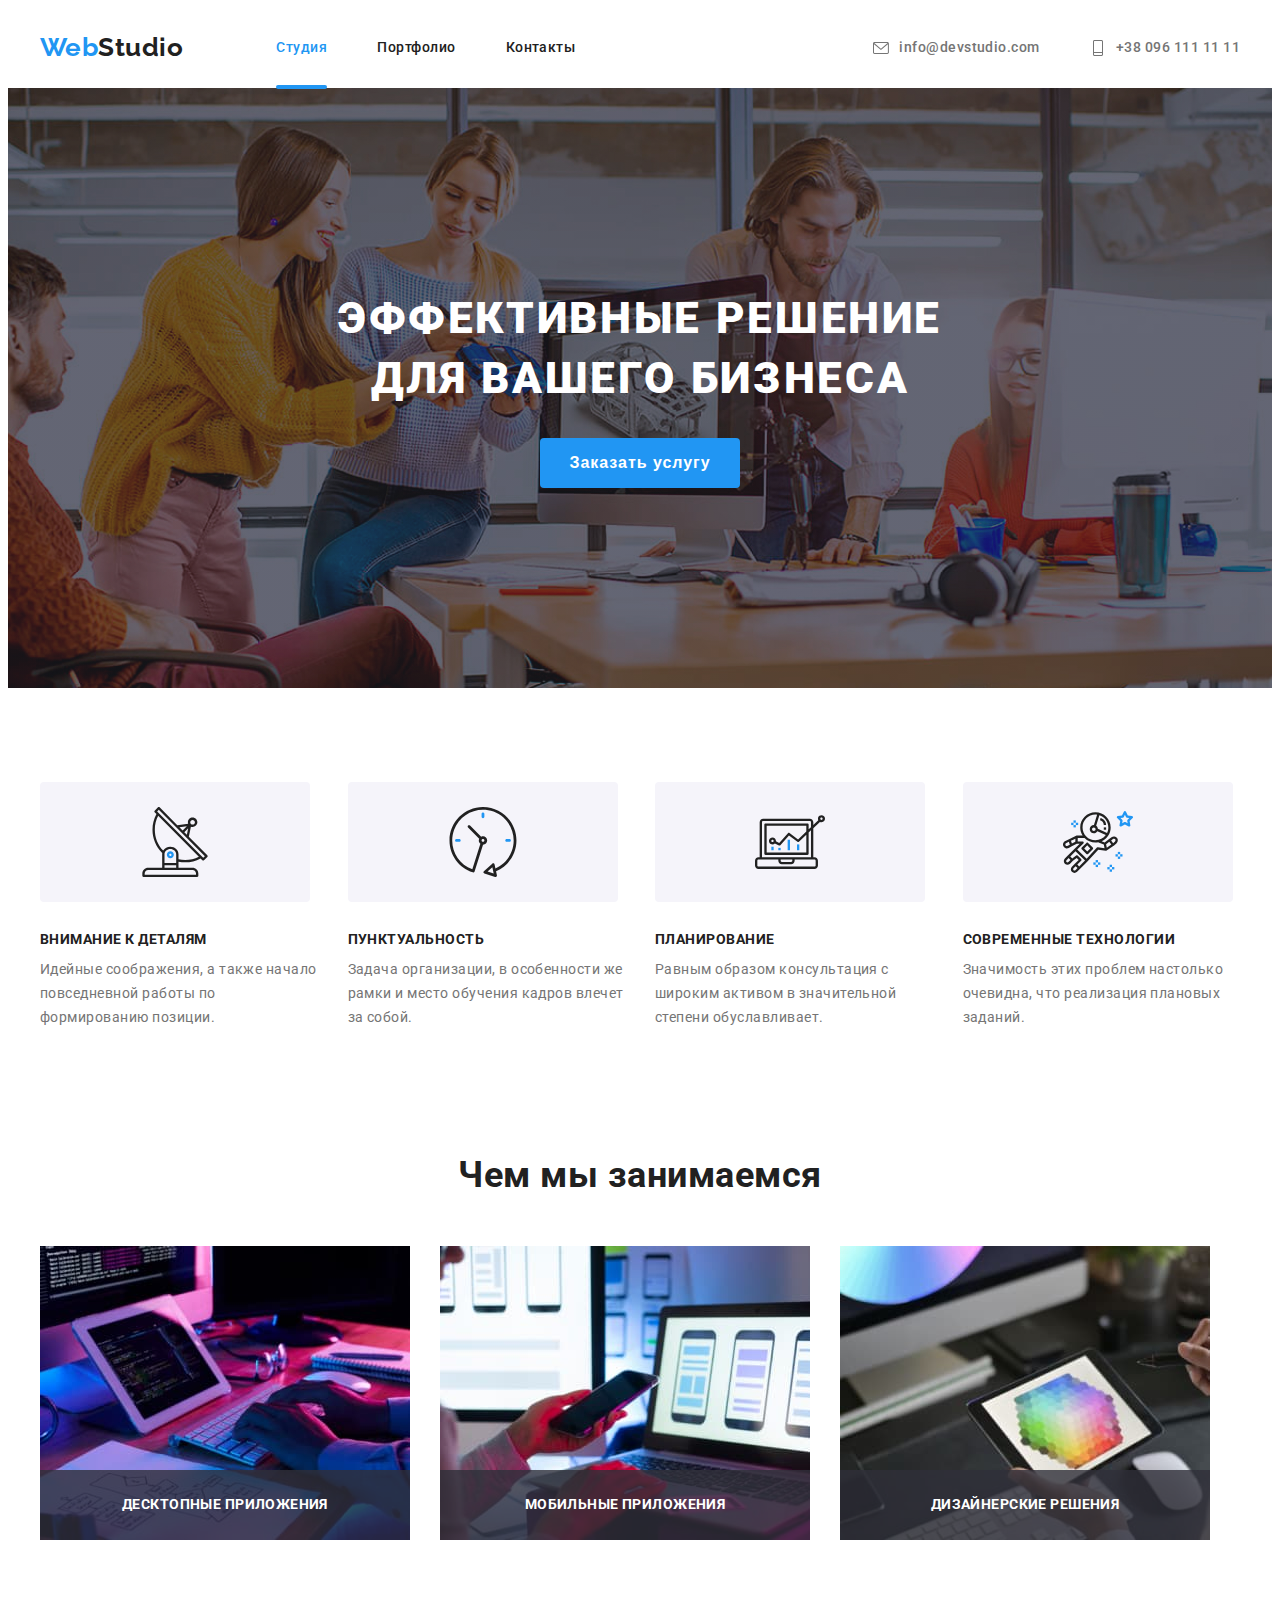
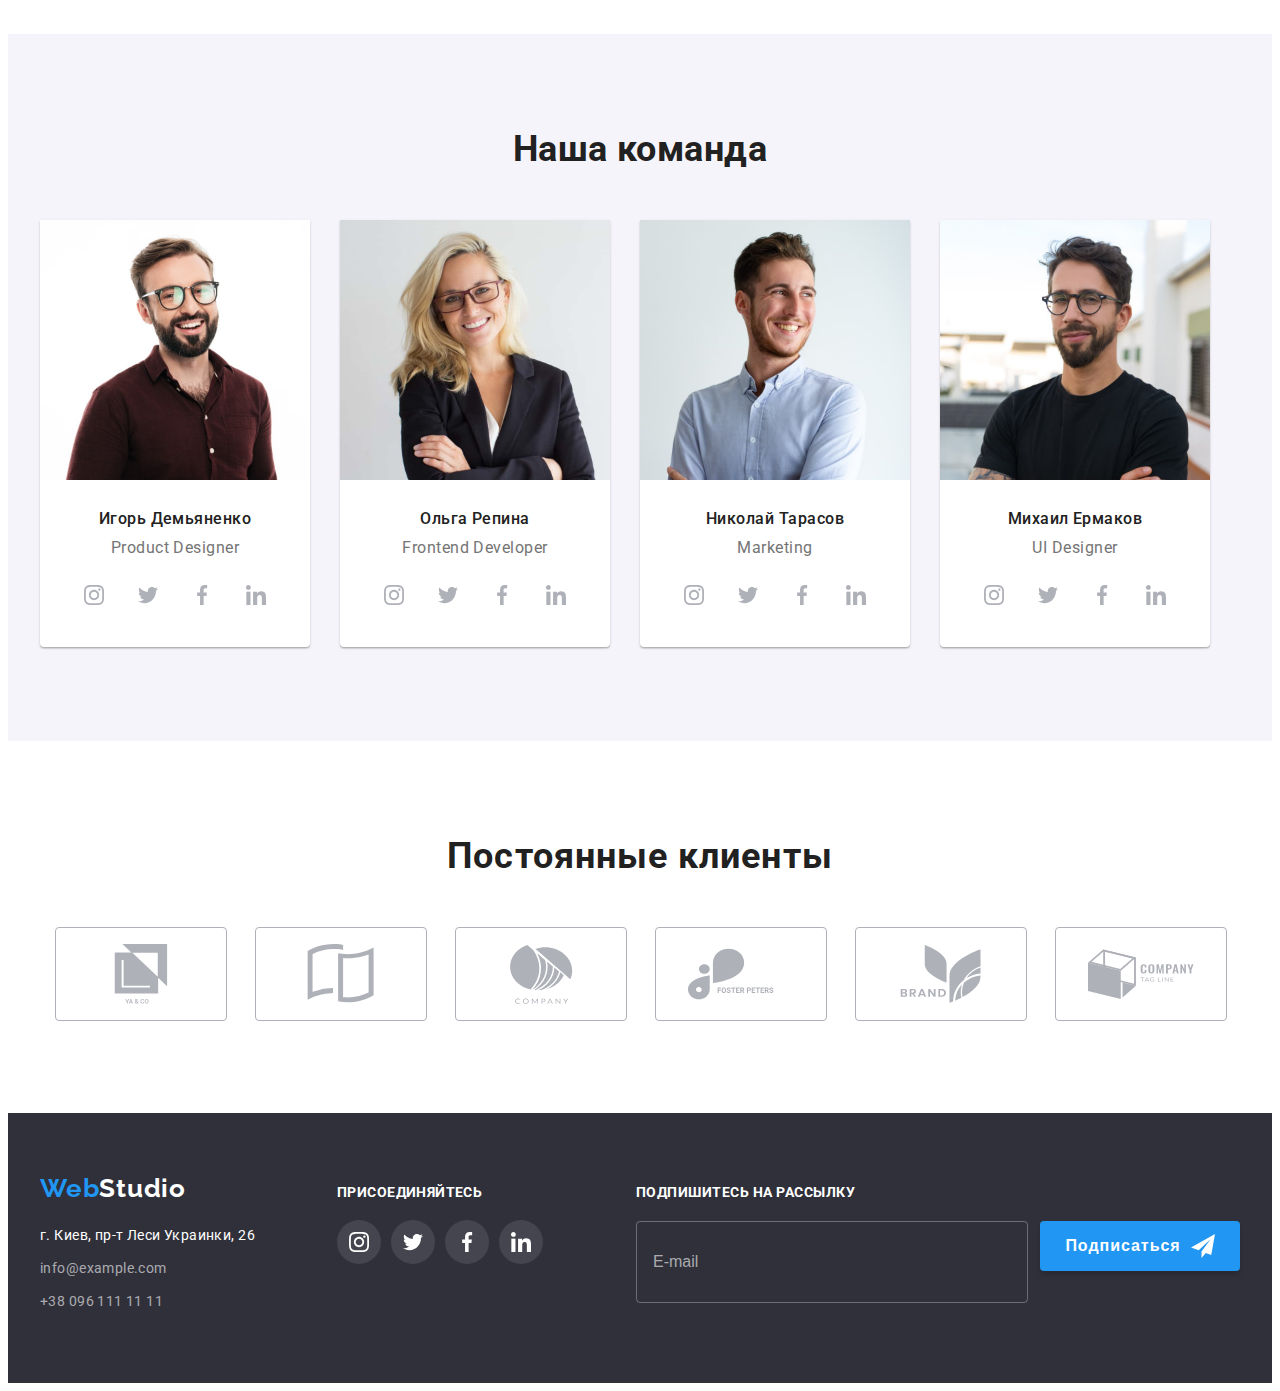
==== commit 382d20bf: "!" ====
--- a/index.html
+++ b/index.html
@@ -18,12 +18,11 @@
         integrity="sha512-wpPYUAdjBVSE4KJnH1VR1HeZfpl1ub8YT/NKx4PuQ5NmX2tKuGu6U/JRp5y+Y8XG2tV+wKQpNHVUX03MfMFn9Q=="
         crossorigin="anonymous" referrerpolicy="no-referrer" />
 
-    <link rel="stylesheet" href="./css/styles.css" />
-    <link rel="stylesheet" href="./sass/main.scss">
-    <link rel="stylesheet" href="./sass/main.css">
+    <!-- <link rel="stylesheet" href="./css/styles.css" > -->
+    <link rel="stylesheet" href="./css/main.min.css">
 </head>
 <body>
-    <header class="border">
+    <header class="header">
         <div class="container content">
             <nav class="nav-container">
                 <a href="./index.html" lang="en" class="link-logo"><span class="logo">Web</span>Studio</a>
--- a/css/main.min.css
+++ b/css/main.min.css
@@ -0,0 +1,3 @@
+:root{--primeri-text-color: #757575;--title-text-color: #212121;--accent-colot: #2196f3;--white-color: #ffffff;--gray-background-color: #f5f4fa;--black-background-color: #2f303a;--translucent-color: rgba(255, 255, 255, 0.6)
+  --social-image-color: #dafb1b8;--logo-color:#2196F3;--bg-hover-button:#188ce8;--adress-color: rgba(255, 255, 255, 0.6);--overlay-card-color: rgba(33, 150, 243, 0.9);--duration: 250ms;--function: cubic-bezier(0.4, 0, 0.2, 1);--modal-title-color: #212121;--modal-icon-input-color: #212121;--modal-text-color: #757575;--modal-comment-placeholder: rgba(117, 117, 117, 0.5);--modal-policy-link: #2196f3;--modal-button-submit-color: #ffffff;--modal-checkbox-border-color: #212121}h1,h2,h3,ul,p{margin:0}img{display:block;max-width:100%;max-height:100%}a{text-decoration:none}ul{list-style:none;padding:0;text-decoration:none}link{text-decoration:none}body{color:var(--primeri-text-color);background-color:#ffffff;font-family:roboto, sans-serif;letter-spacing:0.03em}.visually-hidden{position:absolute;white-space:nowrap;width:1px;height:1px;overflow:hidden;border:0;padding:0;clip:rect(0 0 0 0);clip-path:inset(50%);margin:-1px}.container{width:1200px;margin:0 auto;padding:0 15px}.icon{display:inline-block;width:1em;height:1em;fill:currentColor}.border{border-bottom:1px solid #ececec}.container.content{display:flex;align-items:center}.container{width:1200px;margin-left:auto;margin-right:auto;padding-left:15px;padding-right:15px}.nav-container{display:flex}.header-list{margin:0;display:flex;padding-left:0;margin-left:auto}.link-logo{display:block;display:flex;align-items:center;margin-right:93px;color:var(--title-text-color);font-family:Raleway, sans-serif;font-style:normal;font-weight:700;font-size:26px;line-height:1.2}.logo{display:block;color:var(--accent-colot)}.link-content:not(:last-child){margin-right:50px}.site-nav{display:block;padding-top:32px;padding-bottom:32px;color:var(--title-text-color);font-weight:500;font-size:14px;line-height:1.14;transition-property:color;transition-duration:var(--duration);transition-timing-function:var(--function);position:relative}.site-nav:hover,.site-nav:focus{color:var(--accent-colot)}.site-nav.current{color:var(--accent-colot)}.current::after{content:"";width:100%;height:4px;background-color:var(--logo-color);border-radius:2px;position:absolute;left:0;bottom:-1px}.site-nav.current{color:var(--accent-colot)}.header-list .contact-link+.contact-link{margin-left:50px}.contact{fill:currentColor;display:flex;align-items:center;padding-top:32px;padding-bottom:32px;color:var(--primeri-text-color);font-weight:500;font-size:14px;line-height:1.14;transition-property:color;transition-duration:var(--duration);transition-timing-function:var(--function)}.contact-icon{fill:currentColor;margin-right:10px;width:16px;height:16px}.contact:hover,.contact:focus{color:var(--accent-colot)}.hero{background-color:var(--black-background-color);background-image:linear-gradient(rgba(47,48,58,0.4), rgba(47,48,58,0.4)),url(../images/hero-bg.jpg);background-repeat:no-repeat;background-position:center;background-size:cover;letter-spacing:0.06em;text-align:center;padding:200px 0}.hero-title{color:var(--white-color);font-weight:900;font-size:44px;line-height:60px;letter-spacing:0.06em;text-transform:uppercase;margin-bottom:30px}.hero-button{background-color:var(--accent-colot);color:var(--white-color);width:200px;height:50px;font-weight:700;font-size:16px;line-height:1.87;border-radius:4px;letter-spacing:0.06em;border:none;cursor:pointer}.section{padding-bottom:94px;padding-top:94px}.work-section{padding-top:0}.section-title{color:var(--title-text-color);font-weight:700;font-size:36px;line-height:1.17;text-align:center;margin-bottom:50px}.feature{display:flex;justify-content:space-between;margin-bottom:30px}.feature-item{justify-content:center;align-items:center;margin-right:30px;width:calc((100% - 90px) / 4)}.feature:not(:last-child){margin-right:30px}.feature-icon-box{display:flex;justify-content:center;align-items:center;background-color:var(--gray-background-color);border-radius:4px;width:270px;height:120px;margin-bottom:30px}.feature-icon{width:70px;height:70px}.feature-item:last-child{margin-right:0}.feature-title{color:var(--title-text-color);font-weight:700;font-size:14px;line-height:1.14;text-transform:uppercase;margin-bottom:10px}.feature-text{font-size:14px;line-height:1.71}.our-work{display:flex}.our-work-item{position:relative;margin-bottom:0}.our-work-item:not(:last-child){margin-right:30px}.our-work-item-block-title{position:absolute;display:flex;height:70px;justify-content:center;align-items:center;left:0;bottom:0;width:100%;font-family:Roboto;font-weight:700;font-weight:bold;font-size:14px;line-height:1.1;letter-spacing:0.03em;text-transform:uppercase;background-color:rgba(47,48,58,0.8);color:var(--white-color)}.team-list{display:flex}.team-item{background:var(--white-color);box-shadow:0px 1px 3px rgba(0,0,0,0.12),0px 1px 1px rgba(0,0,0,0.14),0px 2px 1px rgba(156,138,138,0.2);border-radius:0px 0px 4px 4px}.team-item{margin-right:30px;background-color:var(--white-color)}.team-item:last-child{margin-right:0px}.team-name{color:var(--title-text-color);font-weight:500;font-size:16px;line-height:1.17;text-align:center;margin-bottom:10px}.team-container{padding-top:30px;padding-bottom:30px}.team{background-color:var(--gray-background-color)}.team-profession{font-size:16px;line-height:18.75px;text-align:center}.list-social-networks{display:flex;justify-content:center;margin-top:16px}.item-social-networks{margin-right:10px;width:44px;height:44px;margin-right:10px;display:flex;justify-content:center;align-items:center}.item-social-networks:first-child{margin-left:0}.item-social-networks:last-child{margin-right:0}.link-social-networks{width:100%;height:100%;border-radius:50%;display:flex;justify-content:center;align-items:center;color:#afb1b8;transition-property:color, background-color;transition-duration:var(--duration);transition-timing-function:var(--function)}.icon-social-networks{display:block;width:20px;height:20px;fill:currentColor;transition-property:fill, background-color;transition-duration:var(--duration);transition-timing-function:var(--function)}.link-social-networks:hover,.link-social-networks:focus{background-color:var(--accent-colot);color:var(--white-color)}.icon-social-networks:hover,.icon-social-networks:focus{fill:var(--white-color);background-color:var(--accent-colot)}.clients-header{font-weight:700;font-size:36px;line-height:42px;text-align:center;letter-spacing:0.03em;color:var(--title-text-color);margin-bottom:50px}.clients-list{display:flex;justify-content:center;align-items:center}.clients-item{margin-left:30px;width:170px;height:92px;border-radius:4px;transition-property:color;transition-duration:var(--duration);transition-timing-function:var(--function)}.clients-item:first-child{margin-left:0}.clients-link{border:1px solid #afb1b8;border-radius:4px;display:flex;justify-content:center;align-items:center;width:100%;height:100%;color:#afb1b8;transition-property:color, border-color;transition-duration:var(--duration);transition-timing-function:var(--function)}.clients-link:hover,.clients-link:focus{color:var(--accent-colot);border-color:var(--accent-colot)}.clients-icon{width:106px;height:60px;fill:currentColor}.footer{background-color:var(--black-background-color);padding:60px 0}.footer-content{display:flex;align-items:baseline}.footer-address{flex-grow:1;margin-right:70px}.footer-logo{font-family:Raleway, sans-serif;font-style:normal;font-weight:bold;font-size:26px;line-height:1.19;text-decoration:none;letter-spacing:0.03em;color:var(--white-color)}.footer-logo-blue{color:var(--accent-colot)}.footer-list{margin-top:20px}.footer-address-list{list-style-type:none;font-style:normal}.footer-address-list>li{margin-bottom:9px}.footer-address-map{font-style:normal;font-weight:normal;font-size:14px;line-height:1.71;letter-spacing:0.03em;text-decoration:none;color:var(--white-color)}.footer-address-link{text-decoration:none;font-size:14px;line-height:1.71;letter-spacing:0.03em;color:var(--adress-color);transition-property:color;transition-duration:var(--duration);transition-timing-function:var(--function)}.footer-address-link:focus,.footer-address-link:hover{color:var(--accent-colot)}.invite{font-weight:700;font-size:14px;line-height:16px;letter-spacing:0.03em;text-transform:uppercase;color:var(--white-color);margin-bottom:20px}.footer-icon-list{display:flex;justify-content:center}.footer-icon-item{width:44px;height:44px;margin-left:10px}.footer-icon-item:first-child{margin-left:0}.footer-link{display:flex;align-items:center;justify-content:center;width:100%;height:100%;border-radius:50%;background:rgba(255,255,255,0.1);transition-property:background-color;transition-duration:var(--duration);transition-timing-function:var(--function)}.footer-link:hover,.footer-link:focus{background-color:var(--accent-colot)}.footer-icon{display:block;width:20px;height:20px;fill:var(--white-color);transition-property:background-color;transition-duration:var(--duration);transition-timing-function:var(--function)}.footer-icon:hover,.footer-icon:focus{background-color:var(--accent-colot)}.container-sign-up{margin-left:93px}.footer-form-div{display:flex}.footer-form-label{display:block;margin-bottom:20px;font-weight:700;font-size:14px;line-height:1.14;text-transform:uppercase;color:var(--white-color)}.footer-form-input{display:block;width:358px;height:50px;padding:15px 16px;border-radius:4px;color:var(--white-color);border:1px solid rgba(255,255,255,0.3);background-color:transparent}.footer-form-input::placeholder{font-weight:400;font-size:16px;line-height:1.25;color:rgba(255,255,255,0.6)}.footer-form-btn{display:flex;align-items:center;justify-content:center;width:200px;height:50px;margin-left:12px;font-weight:700;font-size:16px;line-height:1.87px;letter-spacing:0.06em;border:none;border-radius:4px;color:var(--white-color);background-color:var(--accent-colot);box-shadow:0px 4px 4px rgba(0,0,0,0.15)}.footer-send-icon{margin-left:10px;fill:var(--white-color)}.backdrop{position:fixed;width:100vw;height:100vh;background-color:rgba(0,0,0,0.2);top:0;left:0;opacity:1;transition:opacity 250ms cubic-bezier(0.4, 0, 0.2, 1),visibility 250ms cubic-bezier(0.4, 0, 0.2, 1)}.is-hidden{visibility:hidden;opacity:0;pointer-events:none}.backdrop.is-hidden .modal{transform:translate(-50%, -50%) scale(0.7)}.modal{position:absolute;padding:40px;width:528px;min-height:581px;background:var(--modal-button-submit-color);box-shadow:0px 1px 3px rgba(0,0,0,0.12),0px 1px 1px rgba(0,0,0,0.14),0px 2px 1px rgba(0,0,0,0.2);border-radius:4px;top:50%;left:50%;transform:scale(1) translate(-50%, -50%);transition:transform 250ms cubic-bezier(0.4, 0, 0.2, 1)}.modal-close{display:flex;align-items:center;justify-content:center;position:absolute;width:30px;height:30px;top:8px;right:8px;padding:6px;color:var(--accent-colot);background-color:var(--modal-button-submit-color);border:1px solid rgba(0,0,0,0.1);border-radius:50%;cursor:pointer;transition:fill 250ms cubic-bezier(0.4, 0, 0.2, 1),border 250ms cubic-bezier(0.4, 0, 0.2, 1)}.icon-close{position:absolute;color:var(--accent-colot)}.modal-close:hover,.modal-close:focus{fill:currentColor}.modal-title{font-weight:700;font-size:20px;line-height:1.15;text-align:center;letter-spacing:0.03em;margin-bottom:12px;color:var(--title-text-color)}.form-field{margin-bottom:10px}.label-contacts{display:block;margin-bottom:4px;font-weight:400;font-size:12px;line-height:1.17;letter-spacing:0.01em;color:var(--primeri-text-color)}.form-textarea{width:100%;height:120px;padding:12px 16px;margin-top:4px;resize:none;border-radius:4px;outline-color:transparent;border:1px solid rgba(33,33,33,0.2);transition:border-color var(--duration) var(--function)}.form-textarea::placeholder{font-weight:400;font-size:14px;line-height:1.14;letter-spacing:0.01em;color:rgba(117,117,117,0.5)}.form-textarea:focus{border-color:var(--accent-colot);border-width:2px}.modal-input-text{display:flex;flex-direction:column;margin-bottom:4px;font-size:12px;line-height:1.17;letter-spacing:0.01em;color:var(--modal-text-color)}.form-input-wrapper{position:relative}.modal-input:focus{border:1px solid var(--accent-colot)}.modal-input:focus+.form-icon{fill:var(--accent-colot)}.modal-input{display:block;width:100%;height:40px;padding-left:42px;border-radius:4px;border:1px solid rgba(33,33,33,0.2);outline-color:transparent;transition:border-color var(--duration) var(--function)}.modal-input:focus+.form-icon{fill:var(--accent-colot)}.modal-input:focus{border-color:var(--accent-colot);border-width:2px}.modal-input:focus+.form-icon{fill:var(--accent-colot)}.form-input-wrapper{position:relative}.form-icon{position:absolute;top:50%;left:15px;transform:translateY(-50%);transition:fill 250ms var(--function)}.form-textarea{transition:color 250ms cubic-bezier(0.4, 0, 0.2, 1),border 250ms cubic-bezier(0.4, 0, 0.2, 1);width:100%;height:120px;padding:12px 16px;border-radius:4px;border:1px solid rgba(33,33,33,0.2);resize:none;color:#000000}.form-textarea:focus{fill:var(--accent-colot)}.form-textarea::placeholder{color:rgba(117,117,117,0.5);font-size:14px;line-height:1.17;text-align:left;vertical-align:top;letter-spacing:0.01em}.modal-form-checkbox{margin-bottom:30px}.modal-policy-text{display:flex;justify-content:center;align-items:center;height:15px;font-size:14px;line-height:1.71;letter-spacing:0.03em}.modal-input-policy{cursor:pointer}.border-checkbox{display:flex;justify-content:center;align-items:center;width:16px;height:15px;border:2px solid var(--modal-checkbox-border-color);border-radius:2px;margin-right:8px;transition:background-color 250ms var(--function),border-color 250ms var(--function)}.icon-check{fill:transparent}.modal-input-policy:focus+.modal-policy-text .border-checkbox,.modal-input-policy:hover+.modal-policy-text .border-checkbox{border-color:#2196f3}.modal-input-policy:checked+.modal-policy-text .border-checkbox{background-color:var(--accent-colot);border:none}.modal-input-policy:checked:focus+.modal-policy-text .icon-check{fill:var(--white-color)}.modal-policy-link{color:var(--modal-policy-link);text-decoration:underline;font-size:14px;line-height:1.71;letter-spacing:0.03em;text-decoration-skip-ink:none;margin-left:3px}.agreement{margin-left:5px;text-decoration-line:underline;text-decoration-skip-ink:none;color:var(--accent-colot)}.primary-button{display:block;margin:0 auto;min-width:200px;height:50px;padding:10px 32px;font-family:inherit;font-weight:700;font-size:16px;line-height:1.9;letter-spacing:0.06em;border:none;cursor:pointer;background-color:var(--accent-colot);color:var(--white-color);box-shadow:0px 4px 4px rgba(0,0,0,0.15);border-radius:4px;transition:color 250ms cubic-bezier(0.4, 0, 0.2, 1),border 250ms cubic-bezier(0.4, 0, 0.2, 1)}.primary-button:focus{outline-color:var(--accent-colot)}.button-works{font-family:inherit;font-weight:500;font-size:16px;line-height:1.62;letter-spacing:0.03em;text-align:center;border:none;border-radius:4px;cursor:pointer;transition:color 250ms var(--function),backgroung-color 250ms var(--timing-function),box-shadow 250ms var(--function)}.button-current{color:var(--title-text-color);background-color:var(--accent-colot);border-radius:4px;transition-property:color, background-color, box-shadow;transition-duration:var(--duration);transition-timing-function:var(--function)}.button-works:hover,.button-works:focus{color:var(--white-color);background-color:var(--accent-colot);cursor:pointer}.buttons{display:flex;justify-content:center;margin-bottom:50px;margin-top:94px}.works-item-btn:not(:last-child){margin-right:8px}.button-works{padding:6px 22px;color:var(--title-text-color);background-color:var(--gray-background-color);transition-property:color, background-color, box-shadow;transition-duration:var(--duration);transition-timing-function:var(--function)}.button-works:focus,.button-works:hover{color:var(--white-color);background-color:var(--accent-colot);box-shadow:0px 3px 1px rgba(0,0,0,0.1),0px 1px 2px rgba(0,0,0,0.08),0px 2px 2px rgba(0,0,0,0.12)}.content-title{font-weight:700;font-size:18px;line-height:2;letter-spacing:0.06em;color:var(--title-text-color)}.content-text{text-decoration:none;font-weight:400;font-size:16px;line-height:1.87;letter-spacing:0.03em;color:var(--primeri-text-color)}.portfolio-projects-list{display:flex;flex-wrap:wrap;margin-top:-30px;margin-left:-30px;margin-bottom:94px}.portfolio-projects-list>li{flex-basis:calc((100% - 3 * 30px) / 3);margin-left:30px;margin-top:30px}.portfolio-pojects-item{background-color:var(--white-color)}.portfolio-pojects-item:hover .overlay-text .portfolio-pojects-item:focus .overlay-text{transform:translateY(0)}.portfolio-pojects-link{text-decoration:none;display:block}.portfolio-pojects-link{transition-property:box-shadow;transition-duration:var(--duration);transition-timing-function:var(--function)}.portfolio-pojects-link:hover,.portfolio-pojects-link:focus{box-shadow:0px 1px 1px rgba(0,0,0,0.12),0px 4px 4px rgba(0,0,0,0.06),1px 4px 6px rgba(0,0,0,0.16)}.portfolio-pojects-link:hover .content-overlay,.portfolio-pojects-link:focus .content-overlay{transform:translateY(0)}.card-aside{position:relative;height:294px;overflow:hidden}.overlay-text{color:#ffffff;font-size:18px;line-height:1.56}.content-overlay{position:absolute;width:100%;height:100%;top:0;left:0;padding:63px 24px;background-color:var(--overlay-card-color);transform:translateY(101%);transition:transform 250ms var(--function)}.portfolio-project{border:1px solid #eeeeee;border-top:0;box-sizing:border-box;padding:20px 24px}.portfolio-project-name{font-style:normal;font-weight:700;font-size:18px;line-height:2;letter-spacing:0.06em;margin-bottom:4px;color:var(--title-text-color)}.portfolio-project-type{font-size:16px;line-height:1.87;letter-spacing:0.03em;color:var(--primeri-text-color)}
+/*# sourceMappingURL=main.min.css.map */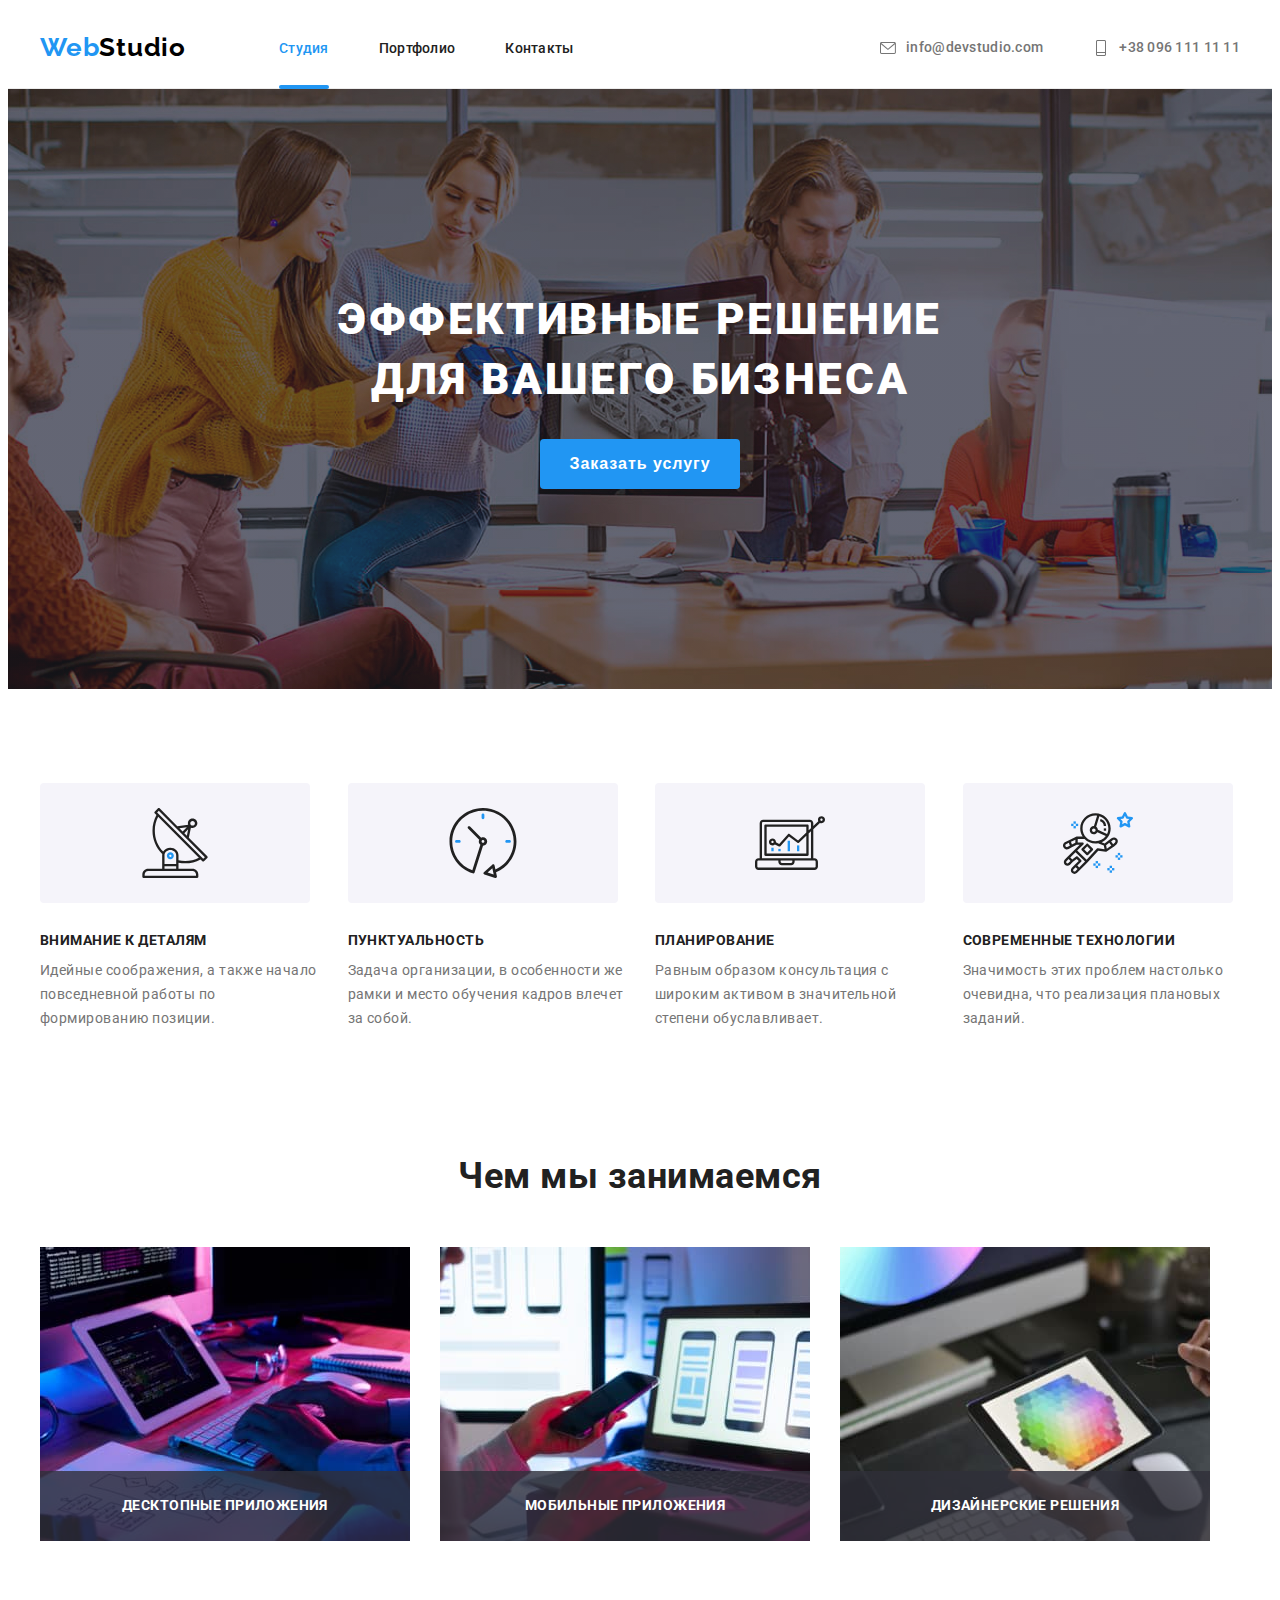
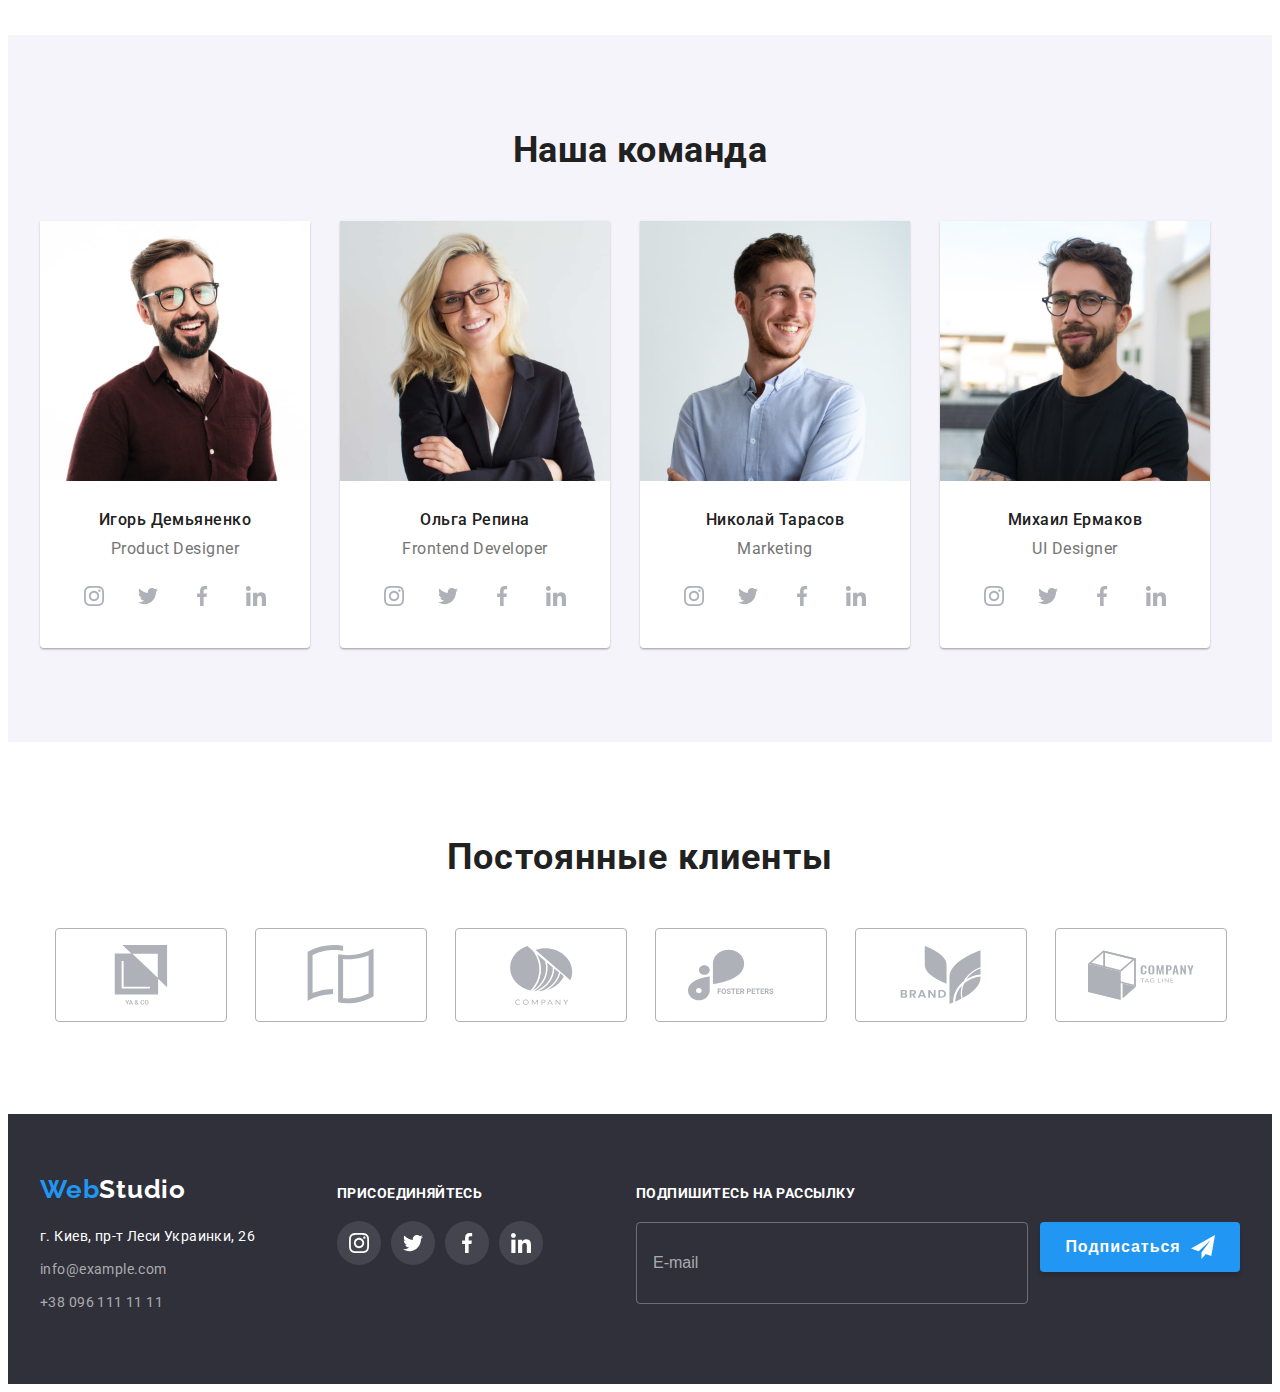
==== commit d9469fc3: "+-" ====
--- a/index.html
+++ b/index.html
@@ -22,7 +22,30 @@
     <link rel="stylesheet" href="./css/main.min.css">
 </head>
 <body>
-    <header class="header">
+        <header class="header">
+            <div class="container container--flex">
+            <a href="./index.html" rel="noopener noreferrer" class="logo" lang="en">Web<span class="logo__primary">Studio</span></a>
+            <nav class="nav">
+                <ul class="nav__list">
+                    <li class="nav__item"><a class="nav__link nav__link--curent" href="./index.html">Студия</a></li>
+                    <li class="nav__item"><a class="nav__link" href="./portfolio.html">Портфолио</a></li>
+                    <li class="nav__item"><a class="nav__link" href="">Контакты</a></li>
+                </ul>
+            </nav>
+                <ul class="contact">
+                    <li class="contact__item">
+                    <a class="contact__link" href="mailto:info@devstudio.com"><svg class="contact__icon">
+                        <use href="./images/icons.svg#icon-envelope" ></use>
+                    </svg>info@devstudio.com</a></li>
+                    <li class="contact__item">
+                    <a class="contact__link" href="tel:+380961111111"><svg class="contact__icon">
+                        <use href="./images/icons.svg#icon-smartphone" ></use>
+                    </svg>+38 096 111 11 11</a>
+                    </li>
+                </ul>
+            </div>
+        </header>
+    <!-- <header class="header">
         <div class="container content">
             <nav class="nav-container">
                 <a href="./index.html" lang="en" class="link-logo"><span class="logo">Web</span>Studio</a>
@@ -56,7 +79,7 @@
                 </li>
             </ul>
         </div>
-    </header>
+    </header> -->
 
     <main>
         <section class="hero">
@@ -67,7 +90,7 @@
 
         </section>
 
-        <section class="section">
+        <!-- <section class="section">
             <div class="container">
                 <h2 class="section-title visually-hidden"> Особенности</h2>
                 <ul class="feature">
@@ -113,7 +136,55 @@
                     </li>
                 </ul>
             </div>
-        </section>
+        </section> -->
+<section class="features section">
+    <div class="container">
+        <h2 class="visually-hidden">Особенности</h2>
+        <ul class="features__list">
+            <li class="features__item">
+                <div class="features__box">
+                    <svg class="features__icon">
+                        <use href="./images/icons.svg#icon-sputnik"></use>
+                    </svg>
+                </div>
+                <h3 class="features__caption">Внимание к деталям</h3>
+                <p class="features__text">Идейные соображения, а также начало повседневной работы по формированию
+                    позиции.</p>
+            </li>
+            <li class="features__item">
+                <div class="features__box">
+                    <svg class="features__icon">
+                        <use href="./images/icons.svg#icon-clock"></use>
+                    </svg>
+                </div>
+                <h3 class="features__caption">Пунктуальность</h3>
+                <p class="features__text">Задача организации, в особенности же рамки и место обучения кадров влечет за
+                    собой.</p>
+            </li>
+            <li class="features__item">
+                <div class="features__box">
+                    <svg class="features__icon">
+                        <use href="./images/icons.svg#icon-computer"></use>
+                    </svg>
+                </div>
+                <h3 class="features__caption">Планирование</h3>
+                <p class="features__text">Равным образом консультация с широким активом в значительной степени
+                    обуславливает.</p>
+            </li>
+            <li class="features__item">
+                <div class="features__box">
+                    <svg class="features__icon">
+                        <use href="./images/icons.svg#icon-cosmonavt"></use>
+                    </svg>
+                </div>
+                <h3 class="features__caption">Современные технологии</h3>
+                <p class="features__text">Значимость этих проблем настолько очевидна, что реализация плановых заданий.
+                </p>
+            </li>
+        </ul>
+    </div>
+</section>
+
 
         <section class="section work-section">
             <div class="container  ">
--- a/css/main.min.css
+++ b/css/main.min.css
@@ -1,3 +1,3 @@
 :root{--primeri-text-color: #757575;--title-text-color: #212121;--accent-colot: #2196f3;--white-color: #ffffff;--gray-background-color: #f5f4fa;--black-background-color: #2f303a;--translucent-color: rgba(255, 255, 255, 0.6)
-  --social-image-color: #dafb1b8;--logo-color:#2196F3;--bg-hover-button:#188ce8;--adress-color: rgba(255, 255, 255, 0.6);--overlay-card-color: rgba(33, 150, 243, 0.9);--duration: 250ms;--function: cubic-bezier(0.4, 0, 0.2, 1);--modal-title-color: #212121;--modal-icon-input-color: #212121;--modal-text-color: #757575;--modal-comment-placeholder: rgba(117, 117, 117, 0.5);--modal-policy-link: #2196f3;--modal-button-submit-color: #ffffff;--modal-checkbox-border-color: #212121}h1,h2,h3,ul,p{margin:0}img{display:block;max-width:100%;max-height:100%}a{text-decoration:none}ul{list-style:none;padding:0;text-decoration:none}link{text-decoration:none}body{color:var(--primeri-text-color);background-color:#ffffff;font-family:roboto, sans-serif;letter-spacing:0.03em}.visually-hidden{position:absolute;white-space:nowrap;width:1px;height:1px;overflow:hidden;border:0;padding:0;clip:rect(0 0 0 0);clip-path:inset(50%);margin:-1px}.container{width:1200px;margin:0 auto;padding:0 15px}.icon{display:inline-block;width:1em;height:1em;fill:currentColor}.border{border-bottom:1px solid #ececec}.container.content{display:flex;align-items:center}.container{width:1200px;margin-left:auto;margin-right:auto;padding-left:15px;padding-right:15px}.nav-container{display:flex}.header-list{margin:0;display:flex;padding-left:0;margin-left:auto}.link-logo{display:block;display:flex;align-items:center;margin-right:93px;color:var(--title-text-color);font-family:Raleway, sans-serif;font-style:normal;font-weight:700;font-size:26px;line-height:1.2}.logo{display:block;color:var(--accent-colot)}.link-content:not(:last-child){margin-right:50px}.site-nav{display:block;padding-top:32px;padding-bottom:32px;color:var(--title-text-color);font-weight:500;font-size:14px;line-height:1.14;transition-property:color;transition-duration:var(--duration);transition-timing-function:var(--function);position:relative}.site-nav:hover,.site-nav:focus{color:var(--accent-colot)}.site-nav.current{color:var(--accent-colot)}.current::after{content:"";width:100%;height:4px;background-color:var(--logo-color);border-radius:2px;position:absolute;left:0;bottom:-1px}.site-nav.current{color:var(--accent-colot)}.header-list .contact-link+.contact-link{margin-left:50px}.contact{fill:currentColor;display:flex;align-items:center;padding-top:32px;padding-bottom:32px;color:var(--primeri-text-color);font-weight:500;font-size:14px;line-height:1.14;transition-property:color;transition-duration:var(--duration);transition-timing-function:var(--function)}.contact-icon{fill:currentColor;margin-right:10px;width:16px;height:16px}.contact:hover,.contact:focus{color:var(--accent-colot)}.hero{background-color:var(--black-background-color);background-image:linear-gradient(rgba(47,48,58,0.4), rgba(47,48,58,0.4)),url(../images/hero-bg.jpg);background-repeat:no-repeat;background-position:center;background-size:cover;letter-spacing:0.06em;text-align:center;padding:200px 0}.hero-title{color:var(--white-color);font-weight:900;font-size:44px;line-height:60px;letter-spacing:0.06em;text-transform:uppercase;margin-bottom:30px}.hero-button{background-color:var(--accent-colot);color:var(--white-color);width:200px;height:50px;font-weight:700;font-size:16px;line-height:1.87;border-radius:4px;letter-spacing:0.06em;border:none;cursor:pointer}.section{padding-bottom:94px;padding-top:94px}.work-section{padding-top:0}.section-title{color:var(--title-text-color);font-weight:700;font-size:36px;line-height:1.17;text-align:center;margin-bottom:50px}.feature{display:flex;justify-content:space-between;margin-bottom:30px}.feature-item{justify-content:center;align-items:center;margin-right:30px;width:calc((100% - 90px) / 4)}.feature:not(:last-child){margin-right:30px}.feature-icon-box{display:flex;justify-content:center;align-items:center;background-color:var(--gray-background-color);border-radius:4px;width:270px;height:120px;margin-bottom:30px}.feature-icon{width:70px;height:70px}.feature-item:last-child{margin-right:0}.feature-title{color:var(--title-text-color);font-weight:700;font-size:14px;line-height:1.14;text-transform:uppercase;margin-bottom:10px}.feature-text{font-size:14px;line-height:1.71}.our-work{display:flex}.our-work-item{position:relative;margin-bottom:0}.our-work-item:not(:last-child){margin-right:30px}.our-work-item-block-title{position:absolute;display:flex;height:70px;justify-content:center;align-items:center;left:0;bottom:0;width:100%;font-family:Roboto;font-weight:700;font-weight:bold;font-size:14px;line-height:1.1;letter-spacing:0.03em;text-transform:uppercase;background-color:rgba(47,48,58,0.8);color:var(--white-color)}.team-list{display:flex}.team-item{background:var(--white-color);box-shadow:0px 1px 3px rgba(0,0,0,0.12),0px 1px 1px rgba(0,0,0,0.14),0px 2px 1px rgba(156,138,138,0.2);border-radius:0px 0px 4px 4px}.team-item{margin-right:30px;background-color:var(--white-color)}.team-item:last-child{margin-right:0px}.team-name{color:var(--title-text-color);font-weight:500;font-size:16px;line-height:1.17;text-align:center;margin-bottom:10px}.team-container{padding-top:30px;padding-bottom:30px}.team{background-color:var(--gray-background-color)}.team-profession{font-size:16px;line-height:18.75px;text-align:center}.list-social-networks{display:flex;justify-content:center;margin-top:16px}.item-social-networks{margin-right:10px;width:44px;height:44px;margin-right:10px;display:flex;justify-content:center;align-items:center}.item-social-networks:first-child{margin-left:0}.item-social-networks:last-child{margin-right:0}.link-social-networks{width:100%;height:100%;border-radius:50%;display:flex;justify-content:center;align-items:center;color:#afb1b8;transition-property:color, background-color;transition-duration:var(--duration);transition-timing-function:var(--function)}.icon-social-networks{display:block;width:20px;height:20px;fill:currentColor;transition-property:fill, background-color;transition-duration:var(--duration);transition-timing-function:var(--function)}.link-social-networks:hover,.link-social-networks:focus{background-color:var(--accent-colot);color:var(--white-color)}.icon-social-networks:hover,.icon-social-networks:focus{fill:var(--white-color);background-color:var(--accent-colot)}.clients-header{font-weight:700;font-size:36px;line-height:42px;text-align:center;letter-spacing:0.03em;color:var(--title-text-color);margin-bottom:50px}.clients-list{display:flex;justify-content:center;align-items:center}.clients-item{margin-left:30px;width:170px;height:92px;border-radius:4px;transition-property:color;transition-duration:var(--duration);transition-timing-function:var(--function)}.clients-item:first-child{margin-left:0}.clients-link{border:1px solid #afb1b8;border-radius:4px;display:flex;justify-content:center;align-items:center;width:100%;height:100%;color:#afb1b8;transition-property:color, border-color;transition-duration:var(--duration);transition-timing-function:var(--function)}.clients-link:hover,.clients-link:focus{color:var(--accent-colot);border-color:var(--accent-colot)}.clients-icon{width:106px;height:60px;fill:currentColor}.footer{background-color:var(--black-background-color);padding:60px 0}.footer-content{display:flex;align-items:baseline}.footer-address{flex-grow:1;margin-right:70px}.footer-logo{font-family:Raleway, sans-serif;font-style:normal;font-weight:bold;font-size:26px;line-height:1.19;text-decoration:none;letter-spacing:0.03em;color:var(--white-color)}.footer-logo-blue{color:var(--accent-colot)}.footer-list{margin-top:20px}.footer-address-list{list-style-type:none;font-style:normal}.footer-address-list>li{margin-bottom:9px}.footer-address-map{font-style:normal;font-weight:normal;font-size:14px;line-height:1.71;letter-spacing:0.03em;text-decoration:none;color:var(--white-color)}.footer-address-link{text-decoration:none;font-size:14px;line-height:1.71;letter-spacing:0.03em;color:var(--adress-color);transition-property:color;transition-duration:var(--duration);transition-timing-function:var(--function)}.footer-address-link:focus,.footer-address-link:hover{color:var(--accent-colot)}.invite{font-weight:700;font-size:14px;line-height:16px;letter-spacing:0.03em;text-transform:uppercase;color:var(--white-color);margin-bottom:20px}.footer-icon-list{display:flex;justify-content:center}.footer-icon-item{width:44px;height:44px;margin-left:10px}.footer-icon-item:first-child{margin-left:0}.footer-link{display:flex;align-items:center;justify-content:center;width:100%;height:100%;border-radius:50%;background:rgba(255,255,255,0.1);transition-property:background-color;transition-duration:var(--duration);transition-timing-function:var(--function)}.footer-link:hover,.footer-link:focus{background-color:var(--accent-colot)}.footer-icon{display:block;width:20px;height:20px;fill:var(--white-color);transition-property:background-color;transition-duration:var(--duration);transition-timing-function:var(--function)}.footer-icon:hover,.footer-icon:focus{background-color:var(--accent-colot)}.container-sign-up{margin-left:93px}.footer-form-div{display:flex}.footer-form-label{display:block;margin-bottom:20px;font-weight:700;font-size:14px;line-height:1.14;text-transform:uppercase;color:var(--white-color)}.footer-form-input{display:block;width:358px;height:50px;padding:15px 16px;border-radius:4px;color:var(--white-color);border:1px solid rgba(255,255,255,0.3);background-color:transparent}.footer-form-input::placeholder{font-weight:400;font-size:16px;line-height:1.25;color:rgba(255,255,255,0.6)}.footer-form-btn{display:flex;align-items:center;justify-content:center;width:200px;height:50px;margin-left:12px;font-weight:700;font-size:16px;line-height:1.87px;letter-spacing:0.06em;border:none;border-radius:4px;color:var(--white-color);background-color:var(--accent-colot);box-shadow:0px 4px 4px rgba(0,0,0,0.15)}.footer-send-icon{margin-left:10px;fill:var(--white-color)}.backdrop{position:fixed;width:100vw;height:100vh;background-color:rgba(0,0,0,0.2);top:0;left:0;opacity:1;transition:opacity 250ms cubic-bezier(0.4, 0, 0.2, 1),visibility 250ms cubic-bezier(0.4, 0, 0.2, 1)}.is-hidden{visibility:hidden;opacity:0;pointer-events:none}.backdrop.is-hidden .modal{transform:translate(-50%, -50%) scale(0.7)}.modal{position:absolute;padding:40px;width:528px;min-height:581px;background:var(--modal-button-submit-color);box-shadow:0px 1px 3px rgba(0,0,0,0.12),0px 1px 1px rgba(0,0,0,0.14),0px 2px 1px rgba(0,0,0,0.2);border-radius:4px;top:50%;left:50%;transform:scale(1) translate(-50%, -50%);transition:transform 250ms cubic-bezier(0.4, 0, 0.2, 1)}.modal-close{display:flex;align-items:center;justify-content:center;position:absolute;width:30px;height:30px;top:8px;right:8px;padding:6px;color:var(--accent-colot);background-color:var(--modal-button-submit-color);border:1px solid rgba(0,0,0,0.1);border-radius:50%;cursor:pointer;transition:fill 250ms cubic-bezier(0.4, 0, 0.2, 1),border 250ms cubic-bezier(0.4, 0, 0.2, 1)}.icon-close{position:absolute;color:var(--accent-colot)}.modal-close:hover,.modal-close:focus{fill:currentColor}.modal-title{font-weight:700;font-size:20px;line-height:1.15;text-align:center;letter-spacing:0.03em;margin-bottom:12px;color:var(--title-text-color)}.form-field{margin-bottom:10px}.label-contacts{display:block;margin-bottom:4px;font-weight:400;font-size:12px;line-height:1.17;letter-spacing:0.01em;color:var(--primeri-text-color)}.form-textarea{width:100%;height:120px;padding:12px 16px;margin-top:4px;resize:none;border-radius:4px;outline-color:transparent;border:1px solid rgba(33,33,33,0.2);transition:border-color var(--duration) var(--function)}.form-textarea::placeholder{font-weight:400;font-size:14px;line-height:1.14;letter-spacing:0.01em;color:rgba(117,117,117,0.5)}.form-textarea:focus{border-color:var(--accent-colot);border-width:2px}.modal-input-text{display:flex;flex-direction:column;margin-bottom:4px;font-size:12px;line-height:1.17;letter-spacing:0.01em;color:var(--modal-text-color)}.form-input-wrapper{position:relative}.modal-input:focus{border:1px solid var(--accent-colot)}.modal-input:focus+.form-icon{fill:var(--accent-colot)}.modal-input{display:block;width:100%;height:40px;padding-left:42px;border-radius:4px;border:1px solid rgba(33,33,33,0.2);outline-color:transparent;transition:border-color var(--duration) var(--function)}.modal-input:focus+.form-icon{fill:var(--accent-colot)}.modal-input:focus{border-color:var(--accent-colot);border-width:2px}.modal-input:focus+.form-icon{fill:var(--accent-colot)}.form-input-wrapper{position:relative}.form-icon{position:absolute;top:50%;left:15px;transform:translateY(-50%);transition:fill 250ms var(--function)}.form-textarea{transition:color 250ms cubic-bezier(0.4, 0, 0.2, 1),border 250ms cubic-bezier(0.4, 0, 0.2, 1);width:100%;height:120px;padding:12px 16px;border-radius:4px;border:1px solid rgba(33,33,33,0.2);resize:none;color:#000000}.form-textarea:focus{fill:var(--accent-colot)}.form-textarea::placeholder{color:rgba(117,117,117,0.5);font-size:14px;line-height:1.17;text-align:left;vertical-align:top;letter-spacing:0.01em}.modal-form-checkbox{margin-bottom:30px}.modal-policy-text{display:flex;justify-content:center;align-items:center;height:15px;font-size:14px;line-height:1.71;letter-spacing:0.03em}.modal-input-policy{cursor:pointer}.border-checkbox{display:flex;justify-content:center;align-items:center;width:16px;height:15px;border:2px solid var(--modal-checkbox-border-color);border-radius:2px;margin-right:8px;transition:background-color 250ms var(--function),border-color 250ms var(--function)}.icon-check{fill:transparent}.modal-input-policy:focus+.modal-policy-text .border-checkbox,.modal-input-policy:hover+.modal-policy-text .border-checkbox{border-color:#2196f3}.modal-input-policy:checked+.modal-policy-text .border-checkbox{background-color:var(--accent-colot);border:none}.modal-input-policy:checked:focus+.modal-policy-text .icon-check{fill:var(--white-color)}.modal-policy-link{color:var(--modal-policy-link);text-decoration:underline;font-size:14px;line-height:1.71;letter-spacing:0.03em;text-decoration-skip-ink:none;margin-left:3px}.agreement{margin-left:5px;text-decoration-line:underline;text-decoration-skip-ink:none;color:var(--accent-colot)}.primary-button{display:block;margin:0 auto;min-width:200px;height:50px;padding:10px 32px;font-family:inherit;font-weight:700;font-size:16px;line-height:1.9;letter-spacing:0.06em;border:none;cursor:pointer;background-color:var(--accent-colot);color:var(--white-color);box-shadow:0px 4px 4px rgba(0,0,0,0.15);border-radius:4px;transition:color 250ms cubic-bezier(0.4, 0, 0.2, 1),border 250ms cubic-bezier(0.4, 0, 0.2, 1)}.primary-button:focus{outline-color:var(--accent-colot)}.button-works{font-family:inherit;font-weight:500;font-size:16px;line-height:1.62;letter-spacing:0.03em;text-align:center;border:none;border-radius:4px;cursor:pointer;transition:color 250ms var(--function),backgroung-color 250ms var(--timing-function),box-shadow 250ms var(--function)}.button-current{color:var(--title-text-color);background-color:var(--accent-colot);border-radius:4px;transition-property:color, background-color, box-shadow;transition-duration:var(--duration);transition-timing-function:var(--function)}.button-works:hover,.button-works:focus{color:var(--white-color);background-color:var(--accent-colot);cursor:pointer}.buttons{display:flex;justify-content:center;margin-bottom:50px;margin-top:94px}.works-item-btn:not(:last-child){margin-right:8px}.button-works{padding:6px 22px;color:var(--title-text-color);background-color:var(--gray-background-color);transition-property:color, background-color, box-shadow;transition-duration:var(--duration);transition-timing-function:var(--function)}.button-works:focus,.button-works:hover{color:var(--white-color);background-color:var(--accent-colot);box-shadow:0px 3px 1px rgba(0,0,0,0.1),0px 1px 2px rgba(0,0,0,0.08),0px 2px 2px rgba(0,0,0,0.12)}.content-title{font-weight:700;font-size:18px;line-height:2;letter-spacing:0.06em;color:var(--title-text-color)}.content-text{text-decoration:none;font-weight:400;font-size:16px;line-height:1.87;letter-spacing:0.03em;color:var(--primeri-text-color)}.portfolio-projects-list{display:flex;flex-wrap:wrap;margin-top:-30px;margin-left:-30px;margin-bottom:94px}.portfolio-projects-list>li{flex-basis:calc((100% - 3 * 30px) / 3);margin-left:30px;margin-top:30px}.portfolio-pojects-item{background-color:var(--white-color)}.portfolio-pojects-item:hover .overlay-text .portfolio-pojects-item:focus .overlay-text{transform:translateY(0)}.portfolio-pojects-link{text-decoration:none;display:block}.portfolio-pojects-link{transition-property:box-shadow;transition-duration:var(--duration);transition-timing-function:var(--function)}.portfolio-pojects-link:hover,.portfolio-pojects-link:focus{box-shadow:0px 1px 1px rgba(0,0,0,0.12),0px 4px 4px rgba(0,0,0,0.06),1px 4px 6px rgba(0,0,0,0.16)}.portfolio-pojects-link:hover .content-overlay,.portfolio-pojects-link:focus .content-overlay{transform:translateY(0)}.card-aside{position:relative;height:294px;overflow:hidden}.overlay-text{color:#ffffff;font-size:18px;line-height:1.56}.content-overlay{position:absolute;width:100%;height:100%;top:0;left:0;padding:63px 24px;background-color:var(--overlay-card-color);transform:translateY(101%);transition:transform 250ms var(--function)}.portfolio-project{border:1px solid #eeeeee;border-top:0;box-sizing:border-box;padding:20px 24px}.portfolio-project-name{font-style:normal;font-weight:700;font-size:18px;line-height:2;letter-spacing:0.06em;margin-bottom:4px;color:var(--title-text-color)}.portfolio-project-type{font-size:16px;line-height:1.87;letter-spacing:0.03em;color:var(--primeri-text-color)}
+  --social-image-color: #dafb1b8;--logo-color:#2196F3;--bg-hover-button:#188ce8;--adress-color: rgba(255, 255, 255, 0.6);--overlay-card-color: rgba(33, 150, 243, 0.9);--duration: 250ms;--function: cubic-bezier(0.4, 0, 0.2, 1);--modal-title-color: #212121;--modal-icon-input-color: #212121;--modal-text-color: #757575;--modal-comment-placeholder: rgba(117, 117, 117, 0.5);--modal-policy-link: #2196f3;--modal-button-submit-color: #ffffff;--modal-checkbox-border-color: #212121}h1,h2,h3,ul,p{margin:0}img{display:block;max-width:100%;max-height:100%}a{text-decoration:none}ul{list-style:none;padding:0;text-decoration:none}body{color:var(--primeri-text-color);background-color:#ffffff;font-family:roboto, sans-serif;letter-spacing:0.03em}.visually-hidden{position:absolute;white-space:nowrap;width:1px;height:1px;overflow:hidden;border:0;padding:0;clip:rect(0 0 0 0);clip-path:inset(50%);margin:-1px}.container{width:1200px;margin:0 auto;padding:0 15px}.icon{display:inline-block;width:1em;height:1em;fill:currentColor}.header{border-bottom:1px solid #ececec}.container--flex{display:flex;height:80px}.contact__link{display:flex;align-items:center;padding-top:32px;padding-bottom:32px;font-family:Roboto;font-size:14px;font-weight:500;line-height:1.4;letter-spacing:.02em;color:var(--primeri-text-color);text-decoration:none;transition-property:color;transition-duration:var(--duration);transition-timing-function:var(--function)}.contact__link:hover,.contact__link:focus{color:var(--accent-colot)}.contact{display:flex;margin-left:auto}.contact .contact__item+.contact__item{margin-left:50px;flex-basis:calc(100% /  - )}.contact__item{display:flex;align-items:center}.contact__icon{width:16px;height:16px;margin-right:10px;fill:currentColor}.nav{margin-left:93px}.nav__list{display:flex}.nav__list .nav__item+.nav__item{margin-left:50px;flex-basis:calc(100% /  - )}.nav__link{position:relative;display:block;padding-top:32px;padding-bottom:32px;font-family:Roboto;font-size:14px;font-weight:500;line-height:auto;letter-spacing:.02em;color:var(--title-text-color);text-decoration:none;transition-property:color;transition-duration:var(--duration);transition-timing-function:var(--function)}.nav__link:hover,.nav__link:focus{color:var(--accent-colot)}.nav__link--curent{color:var(--accent-colot)}.nav__link--curent::after{content:" ";width:100%;height:4px;position:absolute;bottom:-1px;left:0;background-color:var(--accent-colot);border-radius:2px}.logo{display:block;padding-top:24px;padding-bottom:24px;font-family:Raleway;font-size:26px;font-weight:700;line-height:1.2;letter-spacing:.03em;color:var(--accent-colot);text-decoration:none}.logo__primary{font-family:Raleway;font-size:26px;font-weight:700;line-height:1.2;letter-spacing:.03em;color:#000}.logo__secondary{font-family:Raleway;font-size:26px;font-weight:700;line-height:1.2;letter-spacing:.03em;color:var(--white-color)}.logo_container .logo{padding:0;margin-bottom:20px}.header-list .contact-link+.contact-link{margin-left:50px}.contact{fill:currentColor;display:flex;align-items:center;padding-top:32px;padding-bottom:32px;color:var(--primeri-text-color);font-weight:500;font-size:14px;line-height:1.14;transition-property:color;transition-duration:var(--duration);transition-timing-function:var(--function)}.contact:hover,.contact:focus{color:var(--accent-colot)}.contact-icon{fill:currentColor;margin-right:10px;width:16px;height:16px}.hero{background-color:var(--black-background-color);background-image:linear-gradient(rgba(47,48,58,0.4), rgba(47,48,58,0.4)),url(../images/hero-bg.jpg);background-repeat:no-repeat;background-position:center;background-size:cover;letter-spacing:0.06em;text-align:center;padding:200px 0}.hero-title{color:var(--white-color);font-weight:900;font-size:44px;line-height:60px;letter-spacing:0.06em;text-transform:uppercase;margin-bottom:30px}.hero-button{background-color:var(--accent-colot);color:var(--white-color);width:200px;height:50px;font-weight:700;font-size:16px;line-height:1.87;border-radius:4px;letter-spacing:0.06em;border:none;cursor:pointer}.section{padding-bottom:94px;padding-top:94px}.work-section{padding-top:0}.section-title{color:var(--title-text-color);font-weight:700;font-size:36px;line-height:1.17;text-align:center;margin-bottom:50px}.features__list{display:flex;justify-content:space-between;margin-bottom:30px}.features__list:not(:last-child){margin-right:30px}.features__item{justify-content:center;align-items:center;margin-right:30px;width:calc((100% - 90px) / 4)}.features__item:last-child{margin-right:0}.features__box{display:flex;justify-content:center;align-items:center;background-color:var(--gray-background-color);border-radius:4px;width:270px;height:120px;margin-bottom:30px}.features__icon{width:70px;height:70px}.features__caption{color:var(--title-text-color);font-weight:700;font-size:14px;line-height:1.14;text-transform:uppercase;margin-bottom:10px}.features__text{font-size:14px;line-height:1.71}.our-work{display:flex}.our-work-item{position:relative;margin-bottom:0}.our-work-item:not(:last-child){margin-right:30px}.our-work-item-block-title{position:absolute;display:flex;height:70px;justify-content:center;align-items:center;left:0;bottom:0;width:100%;font-family:Roboto;font-weight:700;font-weight:bold;font-size:14px;line-height:1.1;letter-spacing:0.03em;text-transform:uppercase;background-color:rgba(47,48,58,0.8);color:var(--white-color)}.team-list{display:flex}.team-item{background:var(--white-color);box-shadow:0px 1px 3px rgba(0,0,0,0.12),0px 1px 1px rgba(0,0,0,0.14),0px 2px 1px rgba(156,138,138,0.2);border-radius:0px 0px 4px 4px}.team-item{margin-right:30px;background-color:var(--white-color)}.team-item:last-child{margin-right:0px}.team-name{color:var(--title-text-color);font-weight:500;font-size:16px;line-height:1.17;text-align:center;margin-bottom:10px}.team-container{padding-top:30px;padding-bottom:30px}.team{background-color:var(--gray-background-color)}.team-profession{font-size:16px;line-height:18.75px;text-align:center}.list-social-networks{display:flex;justify-content:center;margin-top:16px}.item-social-networks{margin-right:10px;width:44px;height:44px;margin-right:10px;display:flex;justify-content:center;align-items:center}.item-social-networks:first-child{margin-left:0}.item-social-networks:last-child{margin-right:0}.link-social-networks{width:100%;height:100%;border-radius:50%;display:flex;justify-content:center;align-items:center;color:#afb1b8;transition-property:color, background-color;transition-duration:var(--duration);transition-timing-function:var(--function)}.link-social-networks:hover,.link-social-networks:focus{background-color:var(--accent-colot);color:var(--white-color)}.icon-social-networks{display:block;width:20px;height:20px;fill:currentColor;transition-property:fill, background-color;transition-duration:var(--duration);transition-timing-function:var(--function)}.icon-social-networks:hover,.icon-social-networks:focus{fill:var(--white-color);background-color:var(--accent-colot)}.clients-header{font-weight:700;font-size:36px;line-height:42px;text-align:center;letter-spacing:0.03em;color:var(--title-text-color);margin-bottom:50px}.clients-list{display:flex;justify-content:center;align-items:center}.clients-item{margin-left:30px;width:170px;height:92px;border-radius:4px;transition-property:color;transition-duration:var(--duration);transition-timing-function:var(--function)}.clients-item:first-child{margin-left:0}.clients-link{border:1px solid #afb1b8;border-radius:4px;display:flex;justify-content:center;align-items:center;width:100%;height:100%;color:#afb1b8;transition-property:color, border-color;transition-duration:var(--duration);transition-timing-function:var(--function)}.clients-link:hover,.clients-link:focus{color:var(--accent-colot);border-color:var(--accent-colot)}.clients-icon{width:106px;height:60px;fill:currentColor}.footer{background-color:var(--black-background-color);padding:60px 0}.footer-content{display:flex;align-items:baseline}.footer-address{flex-grow:1;margin-right:70px}.footer-logo{font-family:Raleway, sans-serif;font-style:normal;font-weight:bold;font-size:26px;line-height:1.19;text-decoration:none;letter-spacing:0.03em;color:var(--white-color)}.footer-logo-blue{color:var(--accent-colot)}.footer-list{margin-top:20px}.footer-address-list{list-style-type:none;font-style:normal}.footer-address-list>li{margin-bottom:9px}.footer-address-map{font-style:normal;font-weight:normal;font-size:14px;line-height:1.71;letter-spacing:0.03em;text-decoration:none;color:var(--white-color)}.footer-address-link{text-decoration:none;font-size:14px;line-height:1.71;letter-spacing:0.03em;color:var(--adress-color);transition-property:color;transition-duration:var(--duration);transition-timing-function:var(--function)}.footer-address-link:focus,.footer-address-link:hover{color:var(--accent-colot)}.invite{font-weight:700;font-size:14px;line-height:16px;letter-spacing:0.03em;text-transform:uppercase;color:var(--white-color);margin-bottom:20px}.footer-icon-list{display:flex;justify-content:center}.footer-icon-item{width:44px;height:44px;margin-left:10px}.footer-icon-item:first-child{margin-left:0}.footer-link{display:flex;align-items:center;justify-content:center;width:100%;height:100%;border-radius:50%;background:rgba(255,255,255,0.1);transition-property:background-color;transition-duration:var(--duration);transition-timing-function:var(--function)}.footer-link:hover,.footer-link:focus{background-color:var(--accent-colot)}.footer-icon{display:block;width:20px;height:20px;fill:var(--white-color);transition-property:background-color;transition-duration:var(--duration);transition-timing-function:var(--function)}.footer-icon:hover,.footer-icon:focus{background-color:var(--accent-colot)}.container-sign-up{margin-left:93px}.footer-form-div{display:flex}.footer-form-label{display:block;margin-bottom:20px;font-weight:700;font-size:14px;line-height:1.14;text-transform:uppercase;color:var(--white-color)}.footer-form-input{display:block;width:358px;height:50px;padding:15px 16px;border-radius:4px;color:var(--white-color);border:1px solid rgba(255,255,255,0.3);background-color:transparent}.footer-form-input::placeholder{font-weight:400;font-size:16px;line-height:1.25;color:rgba(255,255,255,0.6)}.footer-form-btn{display:flex;align-items:center;justify-content:center;width:200px;height:50px;margin-left:12px;font-weight:700;font-size:16px;line-height:1.87px;letter-spacing:0.06em;border:none;border-radius:4px;color:var(--white-color);background-color:var(--accent-colot);box-shadow:0px 4px 4px rgba(0,0,0,0.15)}.footer-send-icon{margin-left:10px;fill:var(--white-color)}.backdrop{position:fixed;width:100vw;height:100vh;background-color:rgba(0,0,0,0.2);top:0;left:0;opacity:1;transition:opacity 250ms cubic-bezier(0.4, 0, 0.2, 1),visibility 250ms cubic-bezier(0.4, 0, 0.2, 1)}.backdrop.is-hidden .modal{transform:translate(-50%, -50%) scale(0.7)}.is-hidden{visibility:hidden;opacity:0;pointer-events:none}.backdrop .modal{position:absolute;padding:40px;width:528px;min-height:581px;background:var(--modal-button-submit-color);box-shadow:0px 1px 3px rgba(0,0,0,0.12),0px 1px 1px rgba(0,0,0,0.14),0px 2px 1px rgba(0,0,0,0.2);border-radius:4px;top:50%;left:50%;transform:scale(1) translate(-50%, -50%);transition:transform 250ms cubic-bezier(0.4, 0, 0.2, 1)}.modal-close{display:flex;align-items:center;justify-content:center;position:absolute;width:30px;height:30px;top:8px;right:8px;padding:6px;color:var(--accent-colot);background-color:var(--modal-button-submit-color);border:1px solid rgba(0,0,0,0.1);border-radius:50%;cursor:pointer;transition:fill 250ms cubic-bezier(0.4, 0, 0.2, 1),border 250ms cubic-bezier(0.4, 0, 0.2, 1)}.modal-close:hover,.modal-close:focus{fill:currentColor}.icon-close{position:absolute;color:var(--accent-colot)}.modal-title{font-weight:700;font-size:20px;line-height:1.15;text-align:center;letter-spacing:0.03em;margin-bottom:12px;color:var(--title-text-color)}.form-field{margin-bottom:10px}.label-contacts{display:block;margin-bottom:4px;font-weight:400;font-size:12px;line-height:1.17;letter-spacing:0.01em;color:var(--primeri-text-color)}.form-textarea{width:100%;height:120px;padding:12px 16px;margin-top:4px;resize:none;border-radius:4px;outline-color:transparent;border:1px solid rgba(33,33,33,0.2);transition:border-color var(--duration) var(--function)}.form-textarea::placeholder{font-weight:400;font-size:14px;line-height:1.14;letter-spacing:0.01em;color:rgba(117,117,117,0.5)}.form-textarea:focus{border-color:var(--accent-colot);border-width:2px}.modal-input-text{display:flex;flex-direction:column;margin-bottom:4px;font-size:12px;line-height:1.17;letter-spacing:0.01em;color:var(--modal-text-color)}.form-input-wrapper{position:relative}.modal-input{display:block;width:100%;height:40px;padding-left:42px;border-radius:4px;border:1px solid rgba(33,33,33,0.2);outline-color:transparent;transition:border-color var(--duration) var(--function)}.modal-input:focus{border:1px solid var(--accent-colot)}.modal-input:focus{border-color:var(--accent-colot);border-width:2px}.modal-input:focus+.form-icon{fill:var(--accent-colot)}.form-input-wrapper{position:relative}.form-icon{position:absolute;top:50%;left:15px;transform:translateY(-50%);transition:fill 250ms var(--function)}.form-textarea{transition:color 250ms cubic-bezier(0.4, 0, 0.2, 1),border 250ms cubic-bezier(0.4, 0, 0.2, 1);width:100%;height:120px;padding:12px 16px;border-radius:4px;border:1px solid rgba(33,33,33,0.2);resize:none;color:#000000}.form-textarea:focus{fill:var(--accent-colot)}.form-textarea::placeholder{color:rgba(117,117,117,0.5);font-size:14px;line-height:1.17;text-align:left;vertical-align:top;letter-spacing:0.01em}.modal-form-checkbox{margin-bottom:30px}.modal-policy-text{display:flex;justify-content:center;align-items:center;height:15px;font-size:14px;line-height:1.71;letter-spacing:0.03em}.modal-input-policy{cursor:pointer}.modal-input-policy:focus+.modal-policy-text .border-checkbox,.modal-input-policy:hover+.modal-policy-text .border-checkbox{border-color:#2196f3}.modal-input-policy:checked+.modal-policy-text .border-checkbox{background-color:var(--accent-colot);border:none}.modal-input-policy:checked:focus+.modal-policy-text .icon-check{fill:var(--white-color)}.border-checkbox{display:flex;justify-content:center;align-items:center;width:16px;height:15px;border:2px solid var(--modal-checkbox-border-color);border-radius:2px;margin-right:8px;transition:background-color 250ms var(--function),border-color 250ms var(--function)}.icon-check{fill:transparent}.modal-policy-link{color:var(--modal-policy-link);text-decoration:underline;font-size:14px;line-height:1.71;letter-spacing:0.03em;text-decoration-skip-ink:none;margin-left:3px}.agreement{margin-left:5px;text-decoration-line:underline;text-decoration-skip-ink:none;color:var(--accent-colot)}.primary-button{display:block;margin:0 auto;min-width:200px;height:50px;padding:10px 32px;font-family:inherit;font-weight:700;font-size:16px;line-height:1.9;letter-spacing:0.06em;border:none;cursor:pointer;background-color:var(--accent-colot);color:var(--white-color);box-shadow:0px 4px 4px rgba(0,0,0,0.15);border-radius:4px;transition:color 250ms cubic-bezier(0.4, 0, 0.2, 1),border 250ms cubic-bezier(0.4, 0, 0.2, 1)}.primary-button:focus{outline-color:var(--accent-colot)}.button-works{font-family:inherit;font-weight:500;font-size:16px;line-height:1.62;letter-spacing:0.03em;text-align:center;border:none;border-radius:4px;cursor:pointer;transition:color 250ms var(--function),backgroung-color 250ms var(--timing-function),box-shadow 250ms var(--function)}.button-works:hover,.button-works:focus{color:var(--white-color);background-color:var(--accent-colot);cursor:pointer}.button-current{color:var(--title-text-color);background-color:var(--accent-colot);border-radius:4px;transition-property:color, background-color, box-shadow;transition-duration:var(--duration);transition-timing-function:var(--function)}.buttons{display:flex;justify-content:center;margin-bottom:50px;margin-top:94px}.works-item-btn:not(:last-child){margin-right:8px}.button-works{padding:6px 22px;color:var(--title-text-color);background-color:var(--gray-background-color);transition-property:color, background-color, box-shadow;transition-duration:var(--duration);transition-timing-function:var(--function)}.button-works:focus,.button-works:hover{color:var(--white-color);background-color:var(--accent-colot);box-shadow:0px 3px 1px rgba(0,0,0,0.1),0px 1px 2px rgba(0,0,0,0.08),0px 2px 2px rgba(0,0,0,0.12)}.content-title{font-weight:700;font-size:18px;line-height:2;letter-spacing:0.06em;color:var(--title-text-color)}.content-text{text-decoration:none;font-weight:400;font-size:16px;line-height:1.87;letter-spacing:0.03em;color:var(--primeri-text-color)}.portfolio-projects-list{display:flex;flex-wrap:wrap;margin-top:-30px;margin-left:-30px;margin-bottom:94px}.portfolio-projects-list>li{flex-basis:calc((100% - 3 * 30px) / 3);margin-left:30px;margin-top:30px}.portfolio-pojects-item{background-color:var(--white-color)}.portfolio-pojects-item:hover .overlay-text .portfolio-pojects-item:focus .overlay-text{transform:translateY(0)}.portfolio-pojects-link{text-decoration:none;display:block}.portfolio-pojects-link{transition-property:box-shadow;transition-duration:var(--duration);transition-timing-function:var(--function)}.portfolio-pojects-link:hover,.portfolio-pojects-link:focus{box-shadow:0px 1px 1px rgba(0,0,0,0.12),0px 4px 4px rgba(0,0,0,0.06),1px 4px 6px rgba(0,0,0,0.16)}.portfolio-pojects-link:hover .content-overlay,.portfolio-pojects-link:focus .content-overlay{transform:translateY(0)}.card-aside{position:relative;height:294px;overflow:hidden}.overlay-text{color:#ffffff;font-size:18px;line-height:1.56}.content-overlay{position:absolute;width:100%;height:100%;top:0;left:0;padding:63px 24px;background-color:var(--overlay-card-color);transform:translateY(101%);transition:transform 250ms var(--function)}.portfolio-project{border:1px solid #eeeeee;border-top:0;box-sizing:border-box;padding:20px 24px}.portfolio-project-name{font-style:normal;font-weight:700;font-size:18px;line-height:2;letter-spacing:0.06em;margin-bottom:4px;color:var(--title-text-color)}.portfolio-project-type{font-size:16px;line-height:1.87;letter-spacing:0.03em;color:var(--primeri-text-color)}
 /*# sourceMappingURL=main.min.css.map */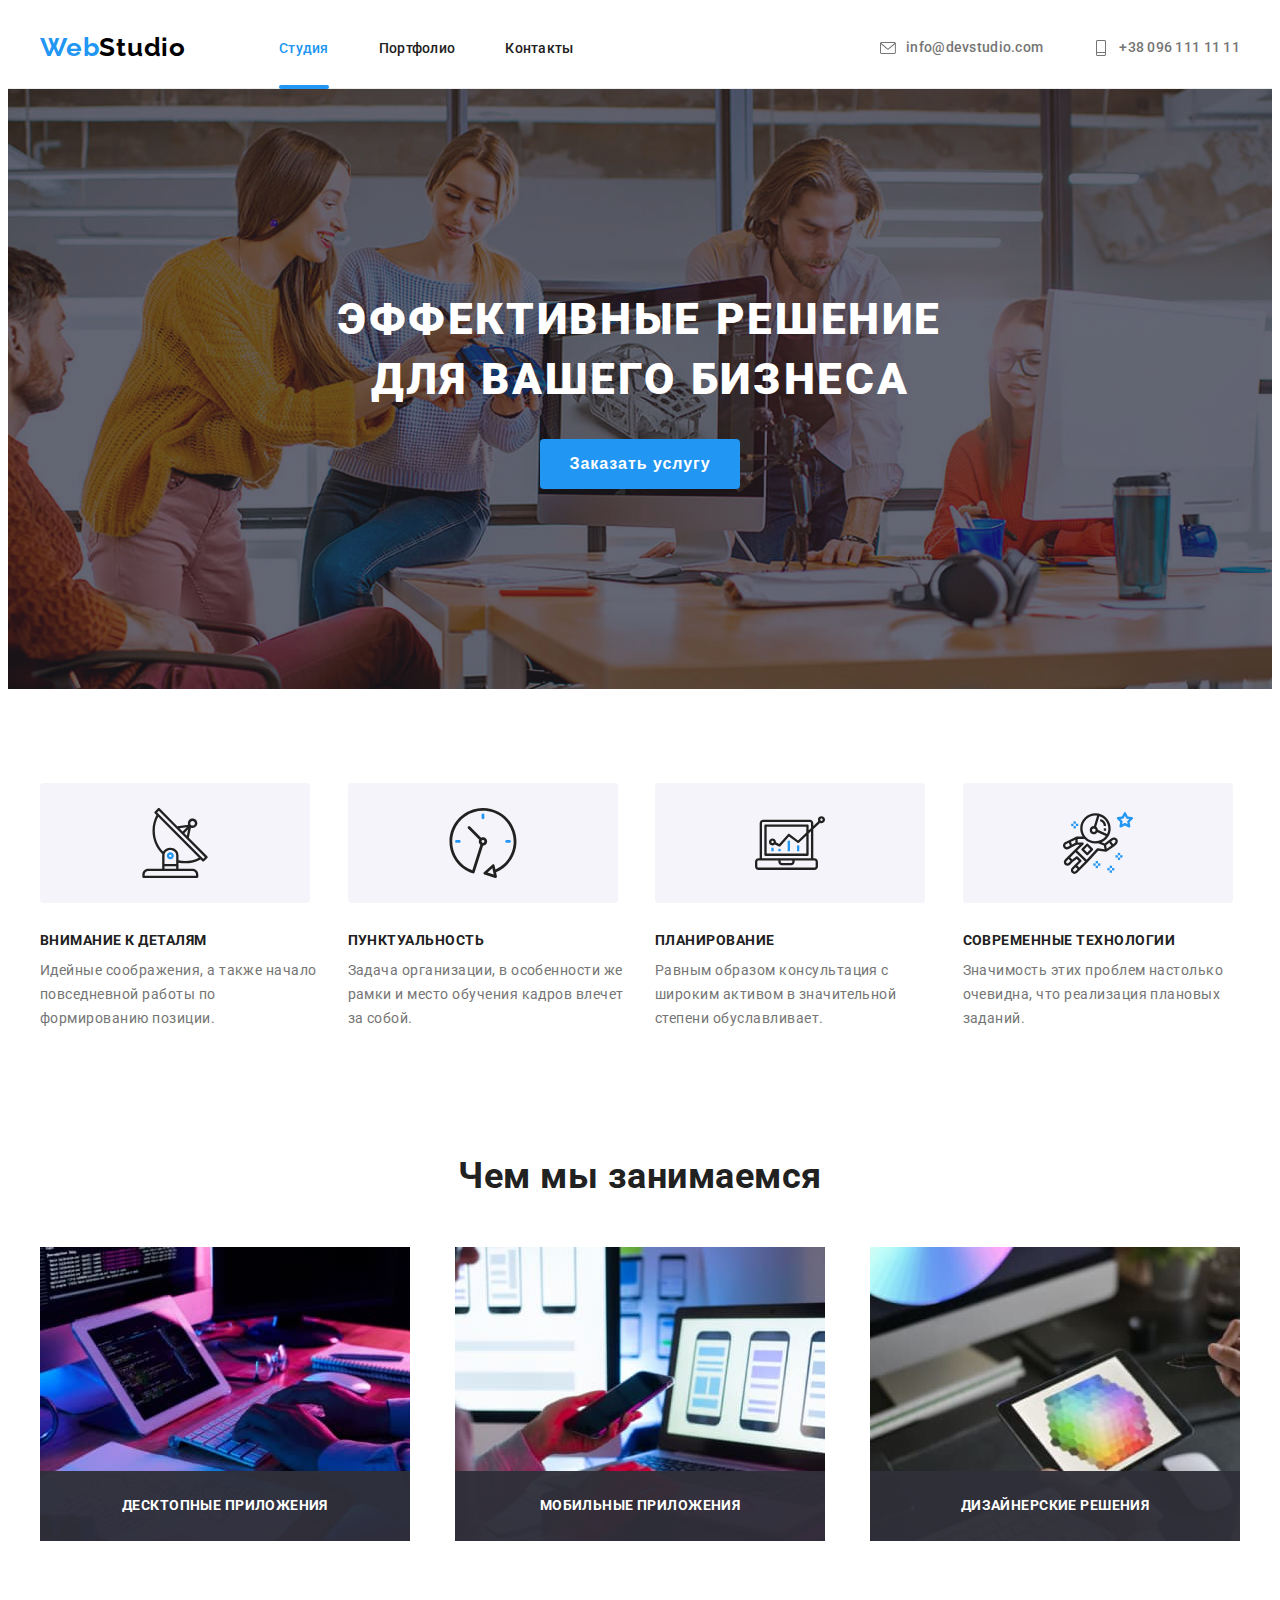
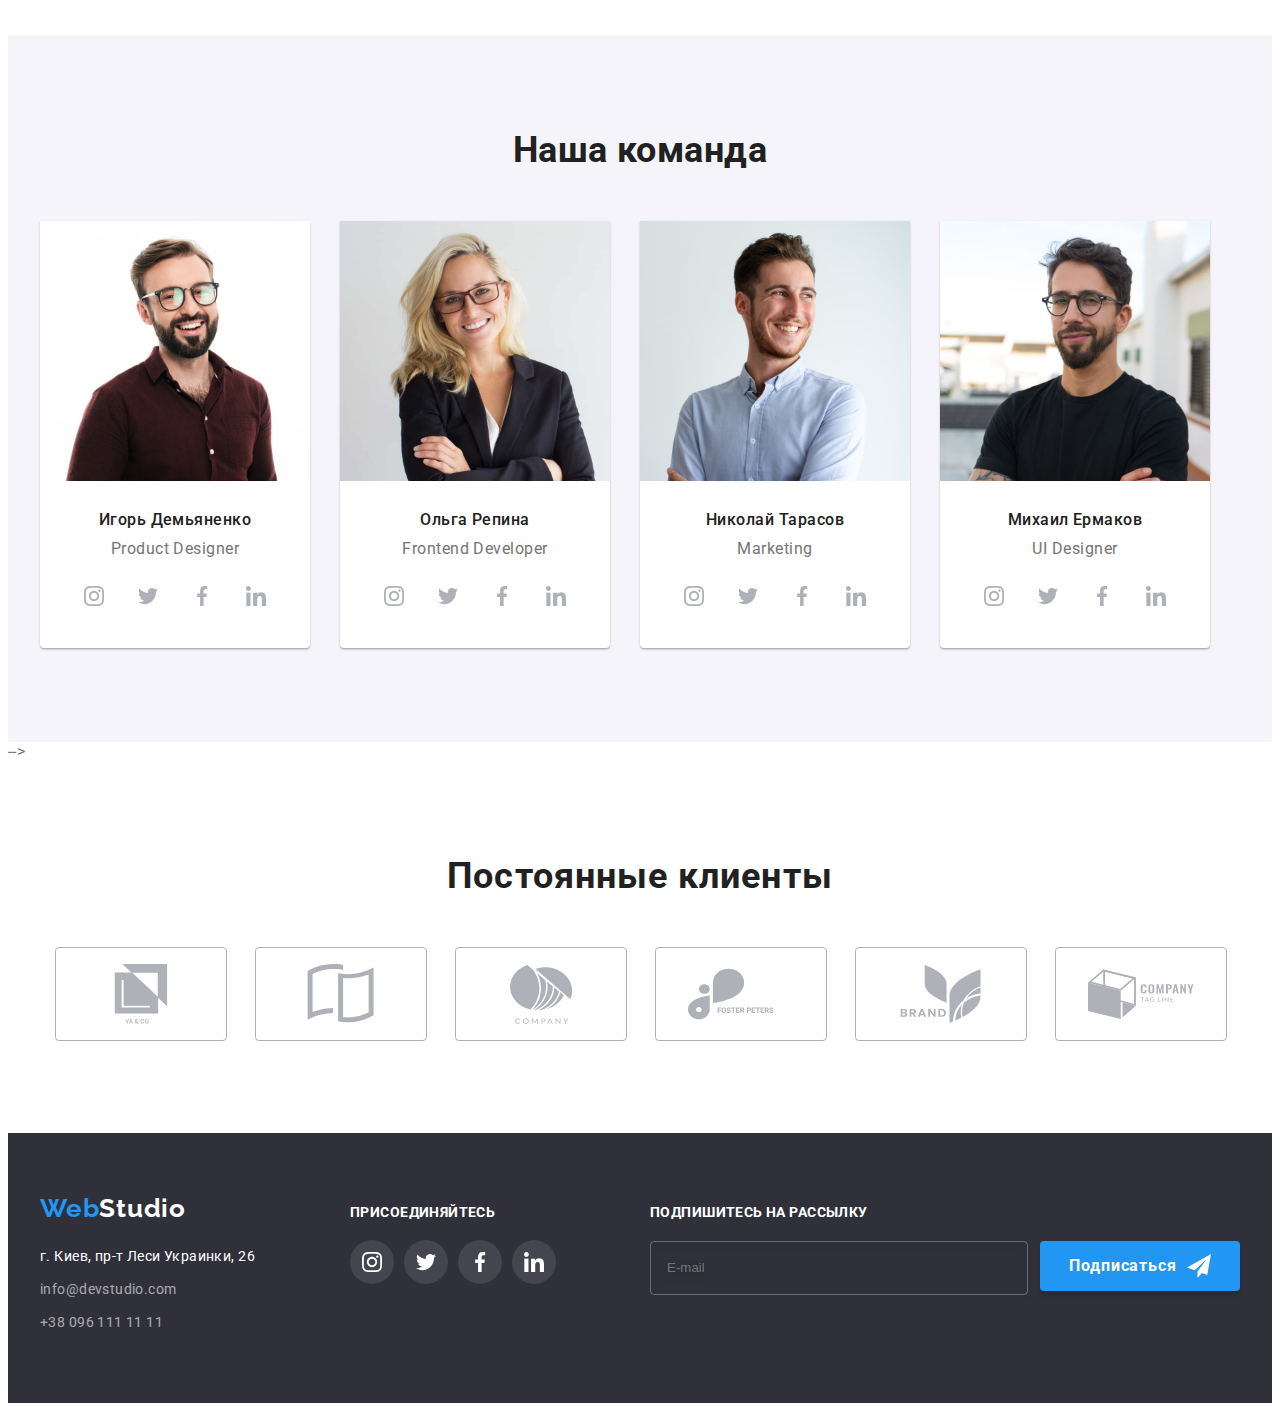
==== commit c489b03c: "finish-hw-07" ====
--- a/index.html
+++ b/index.html
@@ -45,41 +45,7 @@
                 </ul>
             </div>
         </header>
-    <!-- <header class="header">
-        <div class="container content">
-            <nav class="nav-container">
-                <a href="./index.html" lang="en" class="link-logo"><span class="logo">Web</span>Studio</a>
-                <ul class="header-list">
-                    <li class="link-content">
-                        <a href="./index.html" class="site-nav current">Студия</a>
-                    </li>
-                    <li class="link-content">
-                        <a href="./portfolio.html" class="site-nav ">Портфолио</a>
-                    </li>
-                    <li class="link-content">
-                        <a href="" class="site-nav">Контакты</a>
-                    </li>
-                </ul>
-            </nav>
-            <ul class="header-list">
-                <li class="contact-link">
-                    <a href="mailto:info@devstudio.com" class="contact">
-                        <svg class="contact-icon">
-                            <use href="./images/icons.svg#icon-envelope"></use>
-                        </svg>
-                        info@devstudio.com
-                    </a>
-                </li>
-                <li class="contact-link">
-                    <a href="tel:+380961111111" class="contact">
-                        <svg class="contact-icon">
-                            <use href="./images/icons.svg#icon-smartphone"></use>
-                        </svg>
-                        +38 096 111 11 11</a>
-                </li>
-            </ul>
-        </div>
-    </header> -->
+
 
     <main>
         <section class="hero">
@@ -90,53 +56,7 @@
 
         </section>
 
-        <!-- <section class="section">
-            <div class="container">
-                <h2 class="section-title visually-hidden"> Особенности</h2>
-                <ul class="feature">
-                    <li class=" feature-item">
-                        <div class="feature-icon-box">
-                            <svg class="feature-icon">
-                                <use href="./images/icons.svg#icon-sputnik"></use>
-                            </svg>
-                        </div>
-                        <h3 class="feature-title"> Внимание к деталям</h3>
-                        <p class="feature-text">Идейные соображения, а также начало повседневной работы по формированию
-                            позиции. </p>
-                    </li>
-                    <li class=" feature-item">
-                        <div class="feature-icon-box">
-                            <svg class="feature-icon">
-                                <use href="./images/icons.svg#icon-clock"></use>
-                            </svg>
-                        </div>
-                        <h3 class="feature-title"> Пунктуальность</h3>
-                        <p class="feature-text">Задача организации, в особенности же рамки и место обучения кадров
-                            влечет за собой. </p>
-                    </li>
-                    <li class=" feature-item">
-                        <div class="feature-icon-box">
-                            <svg class="feature-icon">
-                                <use href="./images/icons.svg#icon-computer"></use>
-                            </svg>
-                        </div>
-                        <h3 class="feature-title"> Планирование</h3>
-                        <p class="feature-text">Равным образом консультация с широким активом в значительной степени
-                            обуславливает. </p>
-                    </li>
-                    <li class=" feature-item">
-                        <div class="feature-icon-box">
-                            <svg class="feature-icon">
-                                <use href="./images/icons.svg#icon-cosmonavt"></use>
-                            </svg>
-                        </div>
-                        <h3 class="feature-title"> Современные технологии</h3>
-                        <p class="feature-text">Значимость этих проблем настолько очевидна, что реализация плановых
-                            заданий. </p>
-                    </li>
-                </ul>
-            </div>
-        </section> -->
+
 <section class="features section">
     <div class="container">
         <h2 class="visually-hidden">Особенности</h2>
@@ -186,28 +106,49 @@
 </section>
 
 
-        <section class="section work-section">
-            <div class="container  ">
-                <h2 class="section-title section-title-work"> Чем мы занимаемся </h2>
-                <ul class="our-work">
-                    <li class="our-work-item"> 
-                        <img src="./images/img-laptop1.jpg" alt="разработка" width="370" height="294">
-                        <h3 class="our-work-item-block-title">Десктопные приложения</h3>
-                    </li>
-                    <li class="our-work-item"> 
-                        <img src="./images/img-laptop2.jpg" alt="внедрение" width="370" height="294">
-                        <h3 class="our-work-item-block-title">Мобильные приложения</h3>
-                    </li>
-                    <li class="our-work-item"> 
-                        <img src="./images/img-laptop3.jpg" alt="тестирование" width="370" height="294"> 
-                        <h3 class="our-work-item-block-title">Дизайнерские решения</h3>
-                    </li>
-                    </ul>
-
+
+
+        <section class="work section-work">
+            <div class="container">
+                <h2 class="work__title title">Чем мы занимаемся</h2>
+                <ul class="work__list">
+                    <li class="work__item">
+                        <div class="overlay__box">
+                            <p class="overlay__text">Десктопные приложения</p>
+                        </div>
+                        <picture>
+                            
+                            <img class="work__image" width="370" height="294" src="./images/img-laptop1.jpg"
+                                alt="кодирование">
+                        </picture>
+                    </li>
+                    <li class="work__item">
+                        <div class="overlay__box">
+                            <p class="overlay__text">Мобильные приложения</p>
+                        </div>
+                        <picture>
+                            
+                            <img class="work__image" width="370" height="294" src="./images/img-laptop2.jpg"
+                                alt="сервис">
+                        </picture>
+                    </li>
+                    <li class="work__item">
+                        <div class="overlay__box">
+                            <p class="overlay__text">Дизайнерские решения</p>
+                        </div>
+                        <picture>
+                          
+                            <img class="work__image" width="370" height="294" src="./images/img-laptop3.jpg"
+                                alt="дизайн">
+                        </picture>
+        
+                    </li>
+                </ul>
             </div>
         </section>
 
-        <section class="section team">
+
+        <section class="section-team team">
             <div class="container">
                 <h2 class="section-title"> Наша команда </h2>
                 <ul class="team-list">
@@ -364,107 +305,128 @@
             </div>
         </section>
 
-<section class="section">
-    <div class="container">
-        <h2 class="clients-header">Постоянные клиенты</h2>
-        <ul class="list clients-list">
-            <li class="clients-item">
-                <a href="#" class="clients-link"><svg class="icon clients-icon" width="106px" height="60px">
-                        <use href="./images/icons.svg#icon-Union"></use>
-                    </svg></a>
-            </li>
-            <li class="clients-item">
-                <a href="#" class="clients-link"><svg class="icon clients-icon" width="106px" height="60px">
-                        <use href="./images/icons.svg#icon-Union2"></use>
-                    </svg></a>
-            </li>
-            <li class="clients-item">
-                <a href="#" class="clients-link"><svg class="icon clients-icon" width="106px" height="60px">
-                        <use href="./images/icons.svg#icon-Union3"></use>
-                    </svg></a>
-            </li>
-            <li class="clients-item">
-                <a href="#" class="clients-link"><svg class="icon clients-icon" width="106px" height="60px">
-                        <use href="./images/icons.svg#icon-Union4"></use>
-                    </svg></a>
-            </li>
-            <li class="clients-item">
-                <a href="#" class="clients-link"><svg class="icon clients-icon" width="106px" height="60px">
-                        <use href="./images/icons.svg#icon-Union5"></use>
-                    </svg></a>
-            </li>
-            <li class="clients-item">
-                <a href="#" class="clients-link"><svg class="icon clients-icon" width="106px" height="60px">
-                        <use href="./images/icons.svg#icon-Union6"></use>
-                    </svg></a>
-            </li>
-        </ul>
-    </div>
-</section>
+
+</section> -->
+    <section class="section">
+        <div class="container">
+            <h2 class="client__title title">Постоянные клиенты</h2>
+            <ul class="client__list">
+                <li class="client__item">
+                    <a href="#" class="client__link">
+                        <svg class="client__logo">
+                            <use href="./images/icons.svg#icon-Union"></use>
+                        </svg>
+                    </a>
+                </li>
+                <li class="client__item">
+                    <a href="#" class="client__link">
+                        <svg class="client__logo">
+                            <use href="./images/icons.svg#icon-Union2"></use>
+                        </svg>
+                    </a>
+                </li>
+                <li class="client__item">
+                    <a href="#" class="client__link">
+                        <svg class="client__logo">
+                            <use href="./images/icons.svg#icon-Union3"></use>
+                        </svg>
+                    </a>
+                </li>
+                <li class="client__item">
+                    <a href="#" class="client__link">
+                        <svg class="client__logo">
+                            <use href="./images/icons.svg#icon-Union4"></use>
+                        </svg>
+                    </a>
+                </li>
+                <li class="client__item">
+                    <a href="#" class="client__link">
+                        <svg class="client__logo">
+                            <use href="./images/icons.svg#icon-Union5"></use>
+                        </svg>
+                    </a>
+                </li>
+                <li class="client__item">
+                    <a href="#" class="client__link">
+                        <svg class="client__logo">
+                            <use href="./images/icons.svg#icon-Union6"></use>
+                        </svg>
+                    </a>
+                </li>
+            </ul>
+        </div>
+    </section>
     </main>
-
-    <footer class="footer">
-        <div class="container footer-content">
-            <div class="footer-address">
-                <a href="./index.html" class="footer-logo"><span class="footer-logo-blue">Web</span>Studio</a>
-                <address class="footer-list">
-                    <ul class="footer-address-list">
-                        <li>
-                            <a href="https://goo.gl/maps/sKUV3N8SFqWd6LK18" class="footer-address-map" target="_blank">
-                                г. Киев, пр-т Леси Украинки, 26</a>
-                        </li>
-                        <li>
-                            <a href="mailto:info@example.com" class="footer-address-link">info@example.com</a>
-                        </li>
-                        <li><a href="tel:+380961111111" class="footer-address-link">+38 096 111 11 11</a></li>
+    </main>
+
+
+        <footer class="footer">
+            <div class="container footer--container">
+                <div class="logo_container">
+                <a href="./index.html" rel="noopener noreferrer" class="logo-footer" lang="en">Web<span
+                    class="logo__secondary">Studio</span></a>
+                <address class="address">
+                    <p class="address__destination">г. Киев, пр-т Леси Украинки, 26</p>
+                    <ul class="address__list">
+                    <li class="address__item"><a class="address__contact" href="mailto:info@devstudio.com">info@devstudio.com</a></li>
+                    <li class="address__item"><a class="address__contact" href="tel:+380961111111">+38 096 111 11 11</a></li>
                     </ul>
                 </address>
+                </div>
+                <div class="join__container">
+                <p class="join__title">
+                    присоединяйтесь
+                </p>
+                <ul class="join__list">
+                    <li class="join__items">
+                        <a href="https://instagram.com/" class="join__link"> 
+                        <svg class="join__icon">
+                            <use href="./images/icons.svg#icon-instagram"></use>
+                        </svg>
+                        </a>
+                    </li>
+                    <li class="join__items">
+                        <a href="https://twitter.com/" class="join__link">
+                        <svg class="join__icon">
+                            <use href="./images/icons.svg#icon-twitter" ></use>
+                        </svg>   
+                        </a>
+                    </li>
+                    <li class="join__items">
+                        <a href="https://www.facebook.com/" class="join__link">
+                        <svg class="join__icon">
+                            <use href="./images/icons.svg#icon-facebook" ></use>
+                        </svg>                 
+                        </a>
+                    </li>
+                    <li class="join__items">
+                        <a href="https://linkedin.com/" class="join__link">
+                        <svg class="join__icon">
+                            <use href="./images/icons.svg#icon-linkedin" ></use>
+                        </svg>                     
+                        </a>
+                    </li>
+                </ul>
+                </div>
+                <div class="sign-up__container">
+                <form action="" class="sign-up__form" >
+                    <div class="sign-up__box">
+                        <label for="sign-up-mail" class="sign-up__label">Подпишитесь на рассылку</label>
+                        <div class="footer-form-div">
+                        <input type="email" name="sign-up-mail" id="sign-up-mail" class="sign-up__input" placeholder="E-mail">
+                    
+                    <div class="button">
+                        <button type="submit" class="button__sign-up">Подписаться<svg class="button__icon">
+                                <use href="./images/icons.svg#send"></use>
+                            </svg></button>
+                            </div>
+                    </div>
+                    </div>
+                    </form>
+                    
+                </div>
             </div>
-<div class="footer-social">
-    <p class="invite">присоединяйтесь</p>
-    <ul class="list footer-icon-list">
-        <li class="footer-icon-item">
-            <a href="https://www.instagram.com/" class="footer-link">
-                <svg class="icon footer-icon">
-                    <use href="./images/icons.svg#icon-instagram" width="20px" height="20px"></use>
-                </svg></a>
-        </li>
-        <li class="footer-icon-item">
-            <a href="https://twitter.com/" class="footer-link">
-                <svg class="icon footer-icon">
-                    <use href="./images/icons.svg#icon-twitter" width="20px" height="20px"></use>
-                </svg></a>
-        </li>
-        <li class="footer-icon-item">
-            <a href="https://www.facebook.com/" class="footer-link">
-                <svg class="icon footer-icon">
-                    <use href="./images/icons.svg#icon-facebook" width="20px" height="20px"></use>
-                </svg></a>
-        </li>
-        <li class="footer-icon-item">
-            <a href="https://linkedin.com/" class="footer-link">
-                <svg class="icon footer-icon">
-                    <use href="./images/icons.svg#icon-linkedin" width="20px" height="20px"></use>
-                </svg></a>
-        </li>
-    </ul>
-</div>
-            <div class="container-sign-up">
-                    <form class="footer-form">
-                        <p class="footer-form-label">Подпишитесь на рассылку</p>
-                        <div class="footer-form-div">
-                            <input class="footer-form-input" type="email" placeholder="E-mail" name="subscribe" />
-                            <button class="footer-form-btn" type="submit">
-                                Подписаться
-                                <svg class="footer-send-icon" width="24" height="24">
-                                    <use href="./images/icons.svg#send"></use>
-                                </svg>
-                            </button>
-                        </div>
-                    </form>
-            </div>
-        </div>
-    </footer>
+        </footer>
     <div class="backdrop is-hidden" data-modal>
         <div class="modal">
             <button type="button" class="modal-close" data-modal-close>
--- a/css/main.min.css
+++ b/css/main.min.css
@@ -1,3 +1,3 @@
 :root{--primeri-text-color: #757575;--title-text-color: #212121;--accent-colot: #2196f3;--white-color: #ffffff;--gray-background-color: #f5f4fa;--black-background-color: #2f303a;--translucent-color: rgba(255, 255, 255, 0.6)
-  --social-image-color: #dafb1b8;--logo-color:#2196F3;--bg-hover-button:#188ce8;--adress-color: rgba(255, 255, 255, 0.6);--overlay-card-color: rgba(33, 150, 243, 0.9);--duration: 250ms;--function: cubic-bezier(0.4, 0, 0.2, 1);--modal-title-color: #212121;--modal-icon-input-color: #212121;--modal-text-color: #757575;--modal-comment-placeholder: rgba(117, 117, 117, 0.5);--modal-policy-link: #2196f3;--modal-button-submit-color: #ffffff;--modal-checkbox-border-color: #212121}h1,h2,h3,ul,p{margin:0}img{display:block;max-width:100%;max-height:100%}a{text-decoration:none}ul{list-style:none;padding:0;text-decoration:none}body{color:var(--primeri-text-color);background-color:#ffffff;font-family:roboto, sans-serif;letter-spacing:0.03em}.visually-hidden{position:absolute;white-space:nowrap;width:1px;height:1px;overflow:hidden;border:0;padding:0;clip:rect(0 0 0 0);clip-path:inset(50%);margin:-1px}.container{width:1200px;margin:0 auto;padding:0 15px}.icon{display:inline-block;width:1em;height:1em;fill:currentColor}.header{border-bottom:1px solid #ececec}.container--flex{display:flex;height:80px}.contact__link{display:flex;align-items:center;padding-top:32px;padding-bottom:32px;font-family:Roboto;font-size:14px;font-weight:500;line-height:1.4;letter-spacing:.02em;color:var(--primeri-text-color);text-decoration:none;transition-property:color;transition-duration:var(--duration);transition-timing-function:var(--function)}.contact__link:hover,.contact__link:focus{color:var(--accent-colot)}.contact{display:flex;margin-left:auto}.contact .contact__item+.contact__item{margin-left:50px;flex-basis:calc(100% /  - )}.contact__item{display:flex;align-items:center}.contact__icon{width:16px;height:16px;margin-right:10px;fill:currentColor}.nav{margin-left:93px}.nav__list{display:flex}.nav__list .nav__item+.nav__item{margin-left:50px;flex-basis:calc(100% /  - )}.nav__link{position:relative;display:block;padding-top:32px;padding-bottom:32px;font-family:Roboto;font-size:14px;font-weight:500;line-height:auto;letter-spacing:.02em;color:var(--title-text-color);text-decoration:none;transition-property:color;transition-duration:var(--duration);transition-timing-function:var(--function)}.nav__link:hover,.nav__link:focus{color:var(--accent-colot)}.nav__link--curent{color:var(--accent-colot)}.nav__link--curent::after{content:" ";width:100%;height:4px;position:absolute;bottom:-1px;left:0;background-color:var(--accent-colot);border-radius:2px}.logo{display:block;padding-top:24px;padding-bottom:24px;font-family:Raleway;font-size:26px;font-weight:700;line-height:1.2;letter-spacing:.03em;color:var(--accent-colot);text-decoration:none}.logo__primary{font-family:Raleway;font-size:26px;font-weight:700;line-height:1.2;letter-spacing:.03em;color:#000}.logo__secondary{font-family:Raleway;font-size:26px;font-weight:700;line-height:1.2;letter-spacing:.03em;color:var(--white-color)}.logo_container .logo{padding:0;margin-bottom:20px}.header-list .contact-link+.contact-link{margin-left:50px}.contact{fill:currentColor;display:flex;align-items:center;padding-top:32px;padding-bottom:32px;color:var(--primeri-text-color);font-weight:500;font-size:14px;line-height:1.14;transition-property:color;transition-duration:var(--duration);transition-timing-function:var(--function)}.contact:hover,.contact:focus{color:var(--accent-colot)}.contact-icon{fill:currentColor;margin-right:10px;width:16px;height:16px}.hero{background-color:var(--black-background-color);background-image:linear-gradient(rgba(47,48,58,0.4), rgba(47,48,58,0.4)),url(../images/hero-bg.jpg);background-repeat:no-repeat;background-position:center;background-size:cover;letter-spacing:0.06em;text-align:center;padding:200px 0}.hero-title{color:var(--white-color);font-weight:900;font-size:44px;line-height:60px;letter-spacing:0.06em;text-transform:uppercase;margin-bottom:30px}.hero-button{background-color:var(--accent-colot);color:var(--white-color);width:200px;height:50px;font-weight:700;font-size:16px;line-height:1.87;border-radius:4px;letter-spacing:0.06em;border:none;cursor:pointer}.section{padding-bottom:94px;padding-top:94px}.work-section{padding-top:0}.section-title{color:var(--title-text-color);font-weight:700;font-size:36px;line-height:1.17;text-align:center;margin-bottom:50px}.features__list{display:flex;justify-content:space-between;margin-bottom:30px}.features__list:not(:last-child){margin-right:30px}.features__item{justify-content:center;align-items:center;margin-right:30px;width:calc((100% - 90px) / 4)}.features__item:last-child{margin-right:0}.features__box{display:flex;justify-content:center;align-items:center;background-color:var(--gray-background-color);border-radius:4px;width:270px;height:120px;margin-bottom:30px}.features__icon{width:70px;height:70px}.features__caption{color:var(--title-text-color);font-weight:700;font-size:14px;line-height:1.14;text-transform:uppercase;margin-bottom:10px}.features__text{font-size:14px;line-height:1.71}.our-work{display:flex}.our-work-item{position:relative;margin-bottom:0}.our-work-item:not(:last-child){margin-right:30px}.our-work-item-block-title{position:absolute;display:flex;height:70px;justify-content:center;align-items:center;left:0;bottom:0;width:100%;font-family:Roboto;font-weight:700;font-weight:bold;font-size:14px;line-height:1.1;letter-spacing:0.03em;text-transform:uppercase;background-color:rgba(47,48,58,0.8);color:var(--white-color)}.team-list{display:flex}.team-item{background:var(--white-color);box-shadow:0px 1px 3px rgba(0,0,0,0.12),0px 1px 1px rgba(0,0,0,0.14),0px 2px 1px rgba(156,138,138,0.2);border-radius:0px 0px 4px 4px}.team-item{margin-right:30px;background-color:var(--white-color)}.team-item:last-child{margin-right:0px}.team-name{color:var(--title-text-color);font-weight:500;font-size:16px;line-height:1.17;text-align:center;margin-bottom:10px}.team-container{padding-top:30px;padding-bottom:30px}.team{background-color:var(--gray-background-color)}.team-profession{font-size:16px;line-height:18.75px;text-align:center}.list-social-networks{display:flex;justify-content:center;margin-top:16px}.item-social-networks{margin-right:10px;width:44px;height:44px;margin-right:10px;display:flex;justify-content:center;align-items:center}.item-social-networks:first-child{margin-left:0}.item-social-networks:last-child{margin-right:0}.link-social-networks{width:100%;height:100%;border-radius:50%;display:flex;justify-content:center;align-items:center;color:#afb1b8;transition-property:color, background-color;transition-duration:var(--duration);transition-timing-function:var(--function)}.link-social-networks:hover,.link-social-networks:focus{background-color:var(--accent-colot);color:var(--white-color)}.icon-social-networks{display:block;width:20px;height:20px;fill:currentColor;transition-property:fill, background-color;transition-duration:var(--duration);transition-timing-function:var(--function)}.icon-social-networks:hover,.icon-social-networks:focus{fill:var(--white-color);background-color:var(--accent-colot)}.clients-header{font-weight:700;font-size:36px;line-height:42px;text-align:center;letter-spacing:0.03em;color:var(--title-text-color);margin-bottom:50px}.clients-list{display:flex;justify-content:center;align-items:center}.clients-item{margin-left:30px;width:170px;height:92px;border-radius:4px;transition-property:color;transition-duration:var(--duration);transition-timing-function:var(--function)}.clients-item:first-child{margin-left:0}.clients-link{border:1px solid #afb1b8;border-radius:4px;display:flex;justify-content:center;align-items:center;width:100%;height:100%;color:#afb1b8;transition-property:color, border-color;transition-duration:var(--duration);transition-timing-function:var(--function)}.clients-link:hover,.clients-link:focus{color:var(--accent-colot);border-color:var(--accent-colot)}.clients-icon{width:106px;height:60px;fill:currentColor}.footer{background-color:var(--black-background-color);padding:60px 0}.footer-content{display:flex;align-items:baseline}.footer-address{flex-grow:1;margin-right:70px}.footer-logo{font-family:Raleway, sans-serif;font-style:normal;font-weight:bold;font-size:26px;line-height:1.19;text-decoration:none;letter-spacing:0.03em;color:var(--white-color)}.footer-logo-blue{color:var(--accent-colot)}.footer-list{margin-top:20px}.footer-address-list{list-style-type:none;font-style:normal}.footer-address-list>li{margin-bottom:9px}.footer-address-map{font-style:normal;font-weight:normal;font-size:14px;line-height:1.71;letter-spacing:0.03em;text-decoration:none;color:var(--white-color)}.footer-address-link{text-decoration:none;font-size:14px;line-height:1.71;letter-spacing:0.03em;color:var(--adress-color);transition-property:color;transition-duration:var(--duration);transition-timing-function:var(--function)}.footer-address-link:focus,.footer-address-link:hover{color:var(--accent-colot)}.invite{font-weight:700;font-size:14px;line-height:16px;letter-spacing:0.03em;text-transform:uppercase;color:var(--white-color);margin-bottom:20px}.footer-icon-list{display:flex;justify-content:center}.footer-icon-item{width:44px;height:44px;margin-left:10px}.footer-icon-item:first-child{margin-left:0}.footer-link{display:flex;align-items:center;justify-content:center;width:100%;height:100%;border-radius:50%;background:rgba(255,255,255,0.1);transition-property:background-color;transition-duration:var(--duration);transition-timing-function:var(--function)}.footer-link:hover,.footer-link:focus{background-color:var(--accent-colot)}.footer-icon{display:block;width:20px;height:20px;fill:var(--white-color);transition-property:background-color;transition-duration:var(--duration);transition-timing-function:var(--function)}.footer-icon:hover,.footer-icon:focus{background-color:var(--accent-colot)}.container-sign-up{margin-left:93px}.footer-form-div{display:flex}.footer-form-label{display:block;margin-bottom:20px;font-weight:700;font-size:14px;line-height:1.14;text-transform:uppercase;color:var(--white-color)}.footer-form-input{display:block;width:358px;height:50px;padding:15px 16px;border-radius:4px;color:var(--white-color);border:1px solid rgba(255,255,255,0.3);background-color:transparent}.footer-form-input::placeholder{font-weight:400;font-size:16px;line-height:1.25;color:rgba(255,255,255,0.6)}.footer-form-btn{display:flex;align-items:center;justify-content:center;width:200px;height:50px;margin-left:12px;font-weight:700;font-size:16px;line-height:1.87px;letter-spacing:0.06em;border:none;border-radius:4px;color:var(--white-color);background-color:var(--accent-colot);box-shadow:0px 4px 4px rgba(0,0,0,0.15)}.footer-send-icon{margin-left:10px;fill:var(--white-color)}.backdrop{position:fixed;width:100vw;height:100vh;background-color:rgba(0,0,0,0.2);top:0;left:0;opacity:1;transition:opacity 250ms cubic-bezier(0.4, 0, 0.2, 1),visibility 250ms cubic-bezier(0.4, 0, 0.2, 1)}.backdrop.is-hidden .modal{transform:translate(-50%, -50%) scale(0.7)}.is-hidden{visibility:hidden;opacity:0;pointer-events:none}.backdrop .modal{position:absolute;padding:40px;width:528px;min-height:581px;background:var(--modal-button-submit-color);box-shadow:0px 1px 3px rgba(0,0,0,0.12),0px 1px 1px rgba(0,0,0,0.14),0px 2px 1px rgba(0,0,0,0.2);border-radius:4px;top:50%;left:50%;transform:scale(1) translate(-50%, -50%);transition:transform 250ms cubic-bezier(0.4, 0, 0.2, 1)}.modal-close{display:flex;align-items:center;justify-content:center;position:absolute;width:30px;height:30px;top:8px;right:8px;padding:6px;color:var(--accent-colot);background-color:var(--modal-button-submit-color);border:1px solid rgba(0,0,0,0.1);border-radius:50%;cursor:pointer;transition:fill 250ms cubic-bezier(0.4, 0, 0.2, 1),border 250ms cubic-bezier(0.4, 0, 0.2, 1)}.modal-close:hover,.modal-close:focus{fill:currentColor}.icon-close{position:absolute;color:var(--accent-colot)}.modal-title{font-weight:700;font-size:20px;line-height:1.15;text-align:center;letter-spacing:0.03em;margin-bottom:12px;color:var(--title-text-color)}.form-field{margin-bottom:10px}.label-contacts{display:block;margin-bottom:4px;font-weight:400;font-size:12px;line-height:1.17;letter-spacing:0.01em;color:var(--primeri-text-color)}.form-textarea{width:100%;height:120px;padding:12px 16px;margin-top:4px;resize:none;border-radius:4px;outline-color:transparent;border:1px solid rgba(33,33,33,0.2);transition:border-color var(--duration) var(--function)}.form-textarea::placeholder{font-weight:400;font-size:14px;line-height:1.14;letter-spacing:0.01em;color:rgba(117,117,117,0.5)}.form-textarea:focus{border-color:var(--accent-colot);border-width:2px}.modal-input-text{display:flex;flex-direction:column;margin-bottom:4px;font-size:12px;line-height:1.17;letter-spacing:0.01em;color:var(--modal-text-color)}.form-input-wrapper{position:relative}.modal-input{display:block;width:100%;height:40px;padding-left:42px;border-radius:4px;border:1px solid rgba(33,33,33,0.2);outline-color:transparent;transition:border-color var(--duration) var(--function)}.modal-input:focus{border:1px solid var(--accent-colot)}.modal-input:focus{border-color:var(--accent-colot);border-width:2px}.modal-input:focus+.form-icon{fill:var(--accent-colot)}.form-input-wrapper{position:relative}.form-icon{position:absolute;top:50%;left:15px;transform:translateY(-50%);transition:fill 250ms var(--function)}.form-textarea{transition:color 250ms cubic-bezier(0.4, 0, 0.2, 1),border 250ms cubic-bezier(0.4, 0, 0.2, 1);width:100%;height:120px;padding:12px 16px;border-radius:4px;border:1px solid rgba(33,33,33,0.2);resize:none;color:#000000}.form-textarea:focus{fill:var(--accent-colot)}.form-textarea::placeholder{color:rgba(117,117,117,0.5);font-size:14px;line-height:1.17;text-align:left;vertical-align:top;letter-spacing:0.01em}.modal-form-checkbox{margin-bottom:30px}.modal-policy-text{display:flex;justify-content:center;align-items:center;height:15px;font-size:14px;line-height:1.71;letter-spacing:0.03em}.modal-input-policy{cursor:pointer}.modal-input-policy:focus+.modal-policy-text .border-checkbox,.modal-input-policy:hover+.modal-policy-text .border-checkbox{border-color:#2196f3}.modal-input-policy:checked+.modal-policy-text .border-checkbox{background-color:var(--accent-colot);border:none}.modal-input-policy:checked:focus+.modal-policy-text .icon-check{fill:var(--white-color)}.border-checkbox{display:flex;justify-content:center;align-items:center;width:16px;height:15px;border:2px solid var(--modal-checkbox-border-color);border-radius:2px;margin-right:8px;transition:background-color 250ms var(--function),border-color 250ms var(--function)}.icon-check{fill:transparent}.modal-policy-link{color:var(--modal-policy-link);text-decoration:underline;font-size:14px;line-height:1.71;letter-spacing:0.03em;text-decoration-skip-ink:none;margin-left:3px}.agreement{margin-left:5px;text-decoration-line:underline;text-decoration-skip-ink:none;color:var(--accent-colot)}.primary-button{display:block;margin:0 auto;min-width:200px;height:50px;padding:10px 32px;font-family:inherit;font-weight:700;font-size:16px;line-height:1.9;letter-spacing:0.06em;border:none;cursor:pointer;background-color:var(--accent-colot);color:var(--white-color);box-shadow:0px 4px 4px rgba(0,0,0,0.15);border-radius:4px;transition:color 250ms cubic-bezier(0.4, 0, 0.2, 1),border 250ms cubic-bezier(0.4, 0, 0.2, 1)}.primary-button:focus{outline-color:var(--accent-colot)}.button-works{font-family:inherit;font-weight:500;font-size:16px;line-height:1.62;letter-spacing:0.03em;text-align:center;border:none;border-radius:4px;cursor:pointer;transition:color 250ms var(--function),backgroung-color 250ms var(--timing-function),box-shadow 250ms var(--function)}.button-works:hover,.button-works:focus{color:var(--white-color);background-color:var(--accent-colot);cursor:pointer}.button-current{color:var(--title-text-color);background-color:var(--accent-colot);border-radius:4px;transition-property:color, background-color, box-shadow;transition-duration:var(--duration);transition-timing-function:var(--function)}.buttons{display:flex;justify-content:center;margin-bottom:50px;margin-top:94px}.works-item-btn:not(:last-child){margin-right:8px}.button-works{padding:6px 22px;color:var(--title-text-color);background-color:var(--gray-background-color);transition-property:color, background-color, box-shadow;transition-duration:var(--duration);transition-timing-function:var(--function)}.button-works:focus,.button-works:hover{color:var(--white-color);background-color:var(--accent-colot);box-shadow:0px 3px 1px rgba(0,0,0,0.1),0px 1px 2px rgba(0,0,0,0.08),0px 2px 2px rgba(0,0,0,0.12)}.content-title{font-weight:700;font-size:18px;line-height:2;letter-spacing:0.06em;color:var(--title-text-color)}.content-text{text-decoration:none;font-weight:400;font-size:16px;line-height:1.87;letter-spacing:0.03em;color:var(--primeri-text-color)}.portfolio-projects-list{display:flex;flex-wrap:wrap;margin-top:-30px;margin-left:-30px;margin-bottom:94px}.portfolio-projects-list>li{flex-basis:calc((100% - 3 * 30px) / 3);margin-left:30px;margin-top:30px}.portfolio-pojects-item{background-color:var(--white-color)}.portfolio-pojects-item:hover .overlay-text .portfolio-pojects-item:focus .overlay-text{transform:translateY(0)}.portfolio-pojects-link{text-decoration:none;display:block}.portfolio-pojects-link{transition-property:box-shadow;transition-duration:var(--duration);transition-timing-function:var(--function)}.portfolio-pojects-link:hover,.portfolio-pojects-link:focus{box-shadow:0px 1px 1px rgba(0,0,0,0.12),0px 4px 4px rgba(0,0,0,0.06),1px 4px 6px rgba(0,0,0,0.16)}.portfolio-pojects-link:hover .content-overlay,.portfolio-pojects-link:focus .content-overlay{transform:translateY(0)}.card-aside{position:relative;height:294px;overflow:hidden}.overlay-text{color:#ffffff;font-size:18px;line-height:1.56}.content-overlay{position:absolute;width:100%;height:100%;top:0;left:0;padding:63px 24px;background-color:var(--overlay-card-color);transform:translateY(101%);transition:transform 250ms var(--function)}.portfolio-project{border:1px solid #eeeeee;border-top:0;box-sizing:border-box;padding:20px 24px}.portfolio-project-name{font-style:normal;font-weight:700;font-size:18px;line-height:2;letter-spacing:0.06em;margin-bottom:4px;color:var(--title-text-color)}.portfolio-project-type{font-size:16px;line-height:1.87;letter-spacing:0.03em;color:var(--primeri-text-color)}
+  --social-image-color: #dafb1b8;--logo-color:#2196F3;--bg-hover-button:#188ce8;--adress-color: rgba(255, 255, 255, 0.6);--overlay-card-color: rgba(33, 150, 243, 0.9);--duration: 250ms;--function: cubic-bezier(0.4, 0, 0.2, 1);--modal-title-color: #212121;--modal-icon-input-color: #212121;--modal-text-color: #757575;--modal-comment-placeholder: rgba(117, 117, 117, 0.5);--modal-policy-link: #2196f3;--modal-button-submit-color: #ffffff;--modal-checkbox-border-color: #212121}h1,h2,h3,ul,p{margin:0}img{display:block;max-width:100%;max-height:100%}a{text-decoration:none}ul{list-style:none;padding:0;text-decoration:none}body{color:var(--primeri-text-color);background-color:#ffffff;font-family:roboto, sans-serif;letter-spacing:0.03em}.visually-hidden{position:absolute;white-space:nowrap;width:1px;height:1px;overflow:hidden;border:0;padding:0;clip:rect(0 0 0 0);clip-path:inset(50%);margin:-1px}.container{width:1200px;margin:0 auto;padding:0 15px}.icon{display:inline-block;width:1em;height:1em;fill:currentColor}.header{border-bottom:1px solid #ececec}.container--flex{display:flex;height:80px}.contact__link{display:flex;align-items:center;padding-top:32px;padding-bottom:32px;font-family:Roboto;font-size:14px;font-weight:500;line-height:1.4;letter-spacing:.02em;color:var(--primeri-text-color);text-decoration:none;transition-property:color;transition-duration:var(--duration);transition-timing-function:var(--function)}.contact__link:hover,.contact__link:focus{color:var(--accent-colot)}.contact{display:flex;margin-left:auto}.contact .contact__item+.contact__item{margin-left:50px;flex-basis:calc(100% /  - )}.contact__item{display:flex;align-items:center}.contact__icon{width:16px;height:16px;margin-right:10px;fill:currentColor}.nav{margin-left:93px}.nav__list{display:flex}.nav__list .nav__item+.nav__item{margin-left:50px;flex-basis:calc(100% /  - )}.nav__link{position:relative;display:block;padding-top:32px;padding-bottom:32px;font-family:Roboto;font-size:14px;font-weight:500;line-height:auto;letter-spacing:.02em;color:var(--title-text-color);text-decoration:none;transition-property:color;transition-duration:var(--duration);transition-timing-function:var(--function)}.nav__link:hover,.nav__link:focus{color:var(--accent-colot)}.nav__link--curent{color:var(--accent-colot)}.nav__link--curent::after{content:" ";width:100%;height:4px;position:absolute;bottom:-1px;left:0;background-color:var(--accent-colot);border-radius:2px}.logo{display:block;padding-top:24px;padding-bottom:24px;font-family:Raleway;font-size:26px;font-weight:700;line-height:1.2;letter-spacing:.03em;color:var(--accent-colot);text-decoration:none}.logo__primary{font-family:Raleway;font-size:26px;font-weight:700;line-height:1.2;letter-spacing:.03em;color:#000}.logo__secondary{font-family:Raleway;font-size:26px;font-weight:700;line-height:1.2;letter-spacing:.03em;color:var(--white-color)}.logo_container .logo{padding:0;margin-bottom:20px}.header-list .contact-link+.contact-link{margin-left:50px}.contact{fill:currentColor;display:flex;align-items:center;padding-top:32px;padding-bottom:32px;color:var(--primeri-text-color);font-weight:500;font-size:14px;line-height:1.14;transition-property:color;transition-duration:var(--duration);transition-timing-function:var(--function)}.contact:hover,.contact:focus{color:var(--accent-colot)}.contact-icon{fill:currentColor;margin-right:10px;width:16px;height:16px}.hero{background-color:var(--black-background-color);background-image:linear-gradient(rgba(47,48,58,0.4), rgba(47,48,58,0.4)),url(../images/hero-bg.jpg);background-repeat:no-repeat;background-position:center;background-size:cover;letter-spacing:0.06em;text-align:center;padding:200px 0}.hero-title{color:var(--white-color);font-weight:900;font-size:44px;line-height:60px;letter-spacing:0.06em;text-transform:uppercase;margin-bottom:30px}.hero-button{background-color:var(--accent-colot);color:var(--white-color);width:200px;height:50px;font-weight:700;font-size:16px;line-height:1.87;border-radius:4px;letter-spacing:0.06em;border:none;cursor:pointer}.section{padding-bottom:94px;padding-top:94px}.work-section{padding-top:0}.section-title{color:var(--title-text-color);font-weight:700;font-size:36px;line-height:1.17;text-align:center;margin-bottom:50px}.features__list{display:flex;justify-content:space-between;margin-bottom:30px}.features__list:not(:last-child){margin-right:30px}.features__item{justify-content:center;align-items:center;margin-right:30px;width:calc((100% - 90px) / 4)}.features__item:last-child{margin-right:0}.features__box{display:flex;justify-content:center;align-items:center;background-color:var(--gray-background-color);border-radius:4px;width:270px;height:120px;margin-bottom:30px}.features__icon{width:70px;height:70px}.features__caption{color:var(--title-text-color);font-weight:700;font-size:14px;line-height:1.14;text-transform:uppercase;margin-bottom:10px}.features__text{font-size:14px;line-height:1.71}.section-work{padding-bottom:94px}.work__list{display:flex}.work__list{display:flex;justify-content:space-between}.work__title{margin-bottom:50px}.work__item{position:relative;margin-bottom:0}.work__item:not(:last-child){margin-right:30px}.title{color:var(--title-text-color);font-weight:700;font-size:36px;line-height:1.17;text-align:center;margin-bottom:50px}.overlay__text{position:absolute;display:flex;height:70px;justify-content:center;align-items:center;left:0;bottom:0;width:100%;font-family:Roboto;font-weight:700;font-weight:bold;font-size:14px;line-height:1.1;letter-spacing:0.03em;text-transform:uppercase;background-color:rgba(47,48,58,0.8);color:var(--white-color)}.overlay__box{display:flex;justify-content:center;align-items:center;position:absolute;width:100%;height:70px;bottom:0;left:0;background-color:rgba(47,48,58,0.8)}.section-team{padding-top:94px;padding-bottom:94px}.team-list{display:flex}.team-item{background:var(--white-color);box-shadow:0px 1px 3px rgba(0,0,0,0.12),0px 1px 1px rgba(0,0,0,0.14),0px 2px 1px rgba(156,138,138,0.2);border-radius:0px 0px 4px 4px}.team-item{margin-right:30px;background-color:var(--white-color)}.team-item:last-child{margin-right:0px}.team-name{color:var(--title-text-color);font-weight:500;font-size:16px;line-height:1.17;text-align:center;margin-bottom:10px}.team-container{padding-top:30px;padding-bottom:30px}.team{background-color:var(--gray-background-color)}.team-profession{font-size:16px;line-height:18.75px;text-align:center}.list-social-networks{display:flex;justify-content:center;margin-top:16px}.item-social-networks{margin-right:10px;width:44px;height:44px;margin-right:10px;display:flex;justify-content:center;align-items:center}.item-social-networks:first-child{margin-left:0}.item-social-networks:last-child{margin-right:0}.link-social-networks{width:100%;height:100%;border-radius:50%;display:flex;justify-content:center;align-items:center;color:#afb1b8;transition-property:color, background-color;transition-duration:var(--duration);transition-timing-function:var(--function)}.link-social-networks:hover,.link-social-networks:focus{background-color:var(--accent-colot);color:var(--white-color)}.icon-social-networks{display:block;width:20px;height:20px;fill:currentColor;transition-property:fill, background-color;transition-duration:var(--duration);transition-timing-function:var(--function)}.icon-social-networks:hover,.icon-social-networks:focus{fill:var(--white-color);background-color:var(--accent-colot)}.client__title{font-weight:700;font-size:36px;line-height:42px;text-align:center;letter-spacing:0.03em;color:var(--title-text-color);margin-bottom:50px}.client__list{display:flex;justify-content:center;align-items:center}.client__item{margin-left:30px;width:170px;height:92px;border-radius:4px;transition-property:color;transition-duration:var(--duration);transition-timing-function:var(--function)}.client__item:first-child{margin-left:0}.client__link{border:1px solid #afb1b8;border-radius:4px;display:flex;justify-content:center;align-items:center;width:100%;height:100%;color:#afb1b8;transition-property:color, border-color;transition-duration:var(--duration);transition-timing-function:var(--function)}.client__link:hover,.client__link:focus{color:var(--accent-colot);border-color:var(--accent-colot)}.client__logo{width:106px;height:60px;fill:currentColor}.footer{background-color:var(--black-background-color);padding:60px 0}.footer--container{display:flex;align-items:baseline}.logo_container{flex-grow:1;margin-right:70px}.logo-footer{font-family:Raleway, sans-serif;font-style:normal;font-weight:bold;font-size:26px;line-height:1.19;text-decoration:none;letter-spacing:0.03em;color:var(--accent-colot)}.logo__secondary{color:var(--white-color)}.address{margin-top:20px}.address__list{list-style-type:none;font-style:normal}.address__list>li{margin-bottom:9px}.address__destination{font-style:normal;font-weight:normal;font-size:14px;line-height:1.71;margin-bottom:9px;letter-spacing:0.03em;text-decoration:none;color:var(--white-color)}.address__contact{text-decoration:none;font-size:14px;line-height:1.71;letter-spacing:0.03em;color:var(--adress-color);transition-property:color;transition-duration:var(--duration);transition-timing-function:var(--function)}.address__contact:focus,.address__contact:hover{color:var(--accent-colot)}.join__title{font-weight:700;font-size:14px;line-height:16px;letter-spacing:0.03em;text-transform:uppercase;color:var(--white-color);margin-bottom:20px}.join__list{display:flex;justify-content:center}.join__items{width:44px;height:44px;margin-left:10px}.join__items:first-child{margin-left:0}.join__link{display:flex;align-items:center;justify-content:center;width:100%;height:100%;border-radius:50%;background:rgba(255,255,255,0.1);transition-property:background-color;transition-duration:var(--duration);transition-timing-function:var(--function)}.join__link:hover,.join__link:focus{background-color:var(--accent-colot)}.join__icon{display:block;width:20px;height:20px;fill:var(--white-color);transition-property:background-color;transition-duration:var(--duration);transition-timing-function:var(--function)}.join__icon:hover,.join__icon:focus{background-color:var(--accent-colot)}.footer-form-div{display:flex}.sign-up__container{margin-left:94px;display:flex;align-items:flex-end}.sign-up__label{margin-bottom:20px;font-family:Roboto;font-size:14px;font-weight:700;line-height:1.15;letter-spacing:.03em;color:var(--white-color);text-transform:uppercase}.sign-up__input{width:358px;height:50px;padding-left:16px;border:1px solid rgba(255,255,255,0.3);filter:drop-shadow(0px 4px 4px rgba(0,0,0,0.15));border-radius:4px;background-color:transparent;color:var(--white-color)}.sign-up__box{display:flex;flex-direction:column}.sign-up__form{display:flex;align-items:flex-end}.button{margin-left:12px;width:200px;height:50px;color:#ececec}.button__sign-up{width:100%;height:100%;display:flex;justify-content:center;align-items:center;box-shadow:0px 4px 4px rgba(0,0,0,0.15);background-color:var(--accent-colot);border-radius:4px;border:none;cursor:pointer;text-align:center;font-family:Roboto;font-size:16px;font-weight:700;line-height:1.87;letter-spacing:.06em;color:var(--white-color)}.button__icon{margin-left:10px;width:24px;height:24px;fill:currentColor}.backdrop{position:fixed;width:100vw;height:100vh;background-color:rgba(0,0,0,0.2);top:0;left:0;opacity:1;transition:opacity 250ms cubic-bezier(0.4, 0, 0.2, 1),visibility 250ms cubic-bezier(0.4, 0, 0.2, 1)}.backdrop.is-hidden .modal{transform:translate(-50%, -50%) scale(0.7)}.is-hidden{visibility:hidden;opacity:0;pointer-events:none}.backdrop .modal{position:absolute;padding:40px;width:528px;min-height:581px;background:var(--modal-button-submit-color);box-shadow:0px 1px 3px rgba(0,0,0,0.12),0px 1px 1px rgba(0,0,0,0.14),0px 2px 1px rgba(0,0,0,0.2);border-radius:4px;top:50%;left:50%;transform:scale(1) translate(-50%, -50%);transition:transform 250ms cubic-bezier(0.4, 0, 0.2, 1)}.modal-close{display:flex;align-items:center;justify-content:center;position:absolute;width:30px;height:30px;top:8px;right:8px;padding:6px;color:var(--accent-colot);background-color:var(--modal-button-submit-color);border:1px solid rgba(0,0,0,0.1);border-radius:50%;cursor:pointer;transition:fill 250ms cubic-bezier(0.4, 0, 0.2, 1),border 250ms cubic-bezier(0.4, 0, 0.2, 1)}.modal-close:hover,.modal-close:focus{fill:currentColor}.icon-close{position:absolute;color:var(--accent-colot)}.modal-title{font-weight:700;font-size:20px;line-height:1.15;text-align:center;letter-spacing:0.03em;margin-bottom:12px;color:var(--title-text-color)}.form-field{margin-bottom:10px}.label-contacts{display:block;margin-bottom:4px;font-weight:400;font-size:12px;line-height:1.17;letter-spacing:0.01em;color:var(--primeri-text-color)}.form-textarea{width:100%;height:120px;padding:12px 16px;margin-top:4px;resize:none;border-radius:4px;outline-color:transparent;border:1px solid rgba(33,33,33,0.2);transition:border-color var(--duration) var(--function)}.form-textarea::placeholder{font-weight:400;font-size:14px;line-height:1.14;letter-spacing:0.01em;color:rgba(117,117,117,0.5)}.form-textarea:focus{border-color:var(--accent-colot);border-width:2px}.modal-input-text{display:flex;flex-direction:column;margin-bottom:4px;font-size:12px;line-height:1.17;letter-spacing:0.01em;color:var(--modal-text-color)}.form-input-wrapper{position:relative}.modal-input{display:block;width:100%;height:40px;padding-left:42px;border-radius:4px;border:1px solid rgba(33,33,33,0.2);outline-color:transparent;transition:border-color var(--duration) var(--function)}.modal-input:focus{border:1px solid var(--accent-colot)}.modal-input:focus{border-color:var(--accent-colot);border-width:2px}.modal-input:focus+.form-icon{fill:var(--accent-colot)}.form-input-wrapper{position:relative}.form-icon{position:absolute;top:50%;left:15px;transform:translateY(-50%);transition:fill 250ms var(--function)}.form-textarea{transition:color 250ms cubic-bezier(0.4, 0, 0.2, 1),border 250ms cubic-bezier(0.4, 0, 0.2, 1);width:100%;height:120px;padding:12px 16px;border-radius:4px;border:1px solid rgba(33,33,33,0.2);resize:none;color:#000000}.form-textarea:focus{fill:var(--accent-colot)}.form-textarea::placeholder{color:rgba(117,117,117,0.5);font-size:14px;line-height:1.17;text-align:left;vertical-align:top;letter-spacing:0.01em}.modal-form-checkbox{margin-bottom:30px}.modal-policy-text{display:flex;justify-content:center;align-items:center;height:15px;font-size:14px;line-height:1.71;letter-spacing:0.03em}.modal-input-policy{cursor:pointer}.modal-input-policy:focus+.modal-policy-text .border-checkbox,.modal-input-policy:hover+.modal-policy-text .border-checkbox{border-color:#2196f3}.modal-input-policy:checked+.modal-policy-text .border-checkbox{background-color:var(--accent-colot);border:none}.modal-input-policy:checked:focus+.modal-policy-text .icon-check{fill:var(--white-color)}.border-checkbox{display:flex;justify-content:center;align-items:center;width:16px;height:15px;border:2px solid var(--modal-checkbox-border-color);border-radius:2px;margin-right:8px;transition:background-color 250ms var(--function),border-color 250ms var(--function)}.icon-check{fill:transparent}.modal-policy-link{color:var(--modal-policy-link);text-decoration:underline;font-size:14px;line-height:1.71;letter-spacing:0.03em;text-decoration-skip-ink:none;margin-left:3px}.agreement{margin-left:5px;text-decoration-line:underline;text-decoration-skip-ink:none;color:var(--accent-colot)}.primary-button{display:block;margin:0 auto;min-width:200px;height:50px;padding:10px 32px;font-family:inherit;font-weight:700;font-size:16px;line-height:1.9;letter-spacing:0.06em;border:none;cursor:pointer;background-color:var(--accent-colot);color:var(--white-color);box-shadow:0px 4px 4px rgba(0,0,0,0.15);border-radius:4px;transition:color 250ms cubic-bezier(0.4, 0, 0.2, 1),border 250ms cubic-bezier(0.4, 0, 0.2, 1)}.primary-button:focus{outline-color:var(--accent-colot)}.button-works{font-family:inherit;font-weight:500;font-size:16px;line-height:1.62;letter-spacing:0.03em;text-align:center;border:none;border-radius:4px;cursor:pointer;transition:color 250ms var(--function),backgroung-color 250ms var(--timing-function),box-shadow 250ms var(--function)}.button-works:hover,.button-works:focus{color:var(--white-color);background-color:var(--accent-colot);cursor:pointer}.button-current{color:var(--title-text-color);background-color:var(--accent-colot);border-radius:4px;transition-property:color, background-color, box-shadow;transition-duration:var(--duration);transition-timing-function:var(--function)}.buttons{display:flex;justify-content:center;margin-bottom:50px;margin-top:94px}.works-item-btn:not(:last-child){margin-right:8px}.button-works{padding:6px 22px;color:var(--title-text-color);background-color:var(--gray-background-color);transition-property:color, background-color, box-shadow;transition-duration:var(--duration);transition-timing-function:var(--function)}.button-works:focus,.button-works:hover{color:var(--white-color);background-color:var(--accent-colot);box-shadow:0px 3px 1px rgba(0,0,0,0.1),0px 1px 2px rgba(0,0,0,0.08),0px 2px 2px rgba(0,0,0,0.12)}.content-title{font-weight:700;font-size:18px;line-height:2;letter-spacing:0.06em;color:var(--title-text-color)}.content-text{text-decoration:none;font-weight:400;font-size:16px;line-height:1.87;letter-spacing:0.03em;color:var(--primeri-text-color)}.portfolio-projects-list{display:flex;flex-wrap:wrap;margin-top:-30px;margin-left:-30px;margin-bottom:94px}.portfolio-projects-list>li{flex-basis:calc((100% - 3 * 30px) / 3);margin-left:30px;margin-top:30px}.portfolio-pojects-item{background-color:var(--white-color)}.portfolio-pojects-item:hover .overlay-text .portfolio-pojects-item:focus .overlay-text{transform:translateY(0)}.portfolio-pojects-link{text-decoration:none;display:block}.portfolio-pojects-link{transition-property:box-shadow;transition-duration:var(--duration);transition-timing-function:var(--function)}.portfolio-pojects-link:hover,.portfolio-pojects-link:focus{box-shadow:0px 1px 1px rgba(0,0,0,0.12),0px 4px 4px rgba(0,0,0,0.06),1px 4px 6px rgba(0,0,0,0.16)}.portfolio-pojects-link:hover .content-overlay,.portfolio-pojects-link:focus .content-overlay{transform:translateY(0)}.card-aside{position:relative;height:294px;overflow:hidden}.overlay-text{color:#ffffff;font-size:18px;line-height:1.56}.content-overlay{position:absolute;width:100%;height:100%;top:0;left:0;padding:63px 24px;background-color:var(--overlay-card-color);transform:translateY(101%);transition:transform 250ms var(--function)}.portfolio-project{border:1px solid #eeeeee;border-top:0;box-sizing:border-box;padding:20px 24px}.portfolio-project-name{font-style:normal;font-weight:700;font-size:18px;line-height:2;letter-spacing:0.06em;margin-bottom:4px;color:var(--title-text-color)}.portfolio-project-type{font-size:16px;line-height:1.87;letter-spacing:0.03em;color:var(--primeri-text-color)}
 /*# sourceMappingURL=main.min.css.map */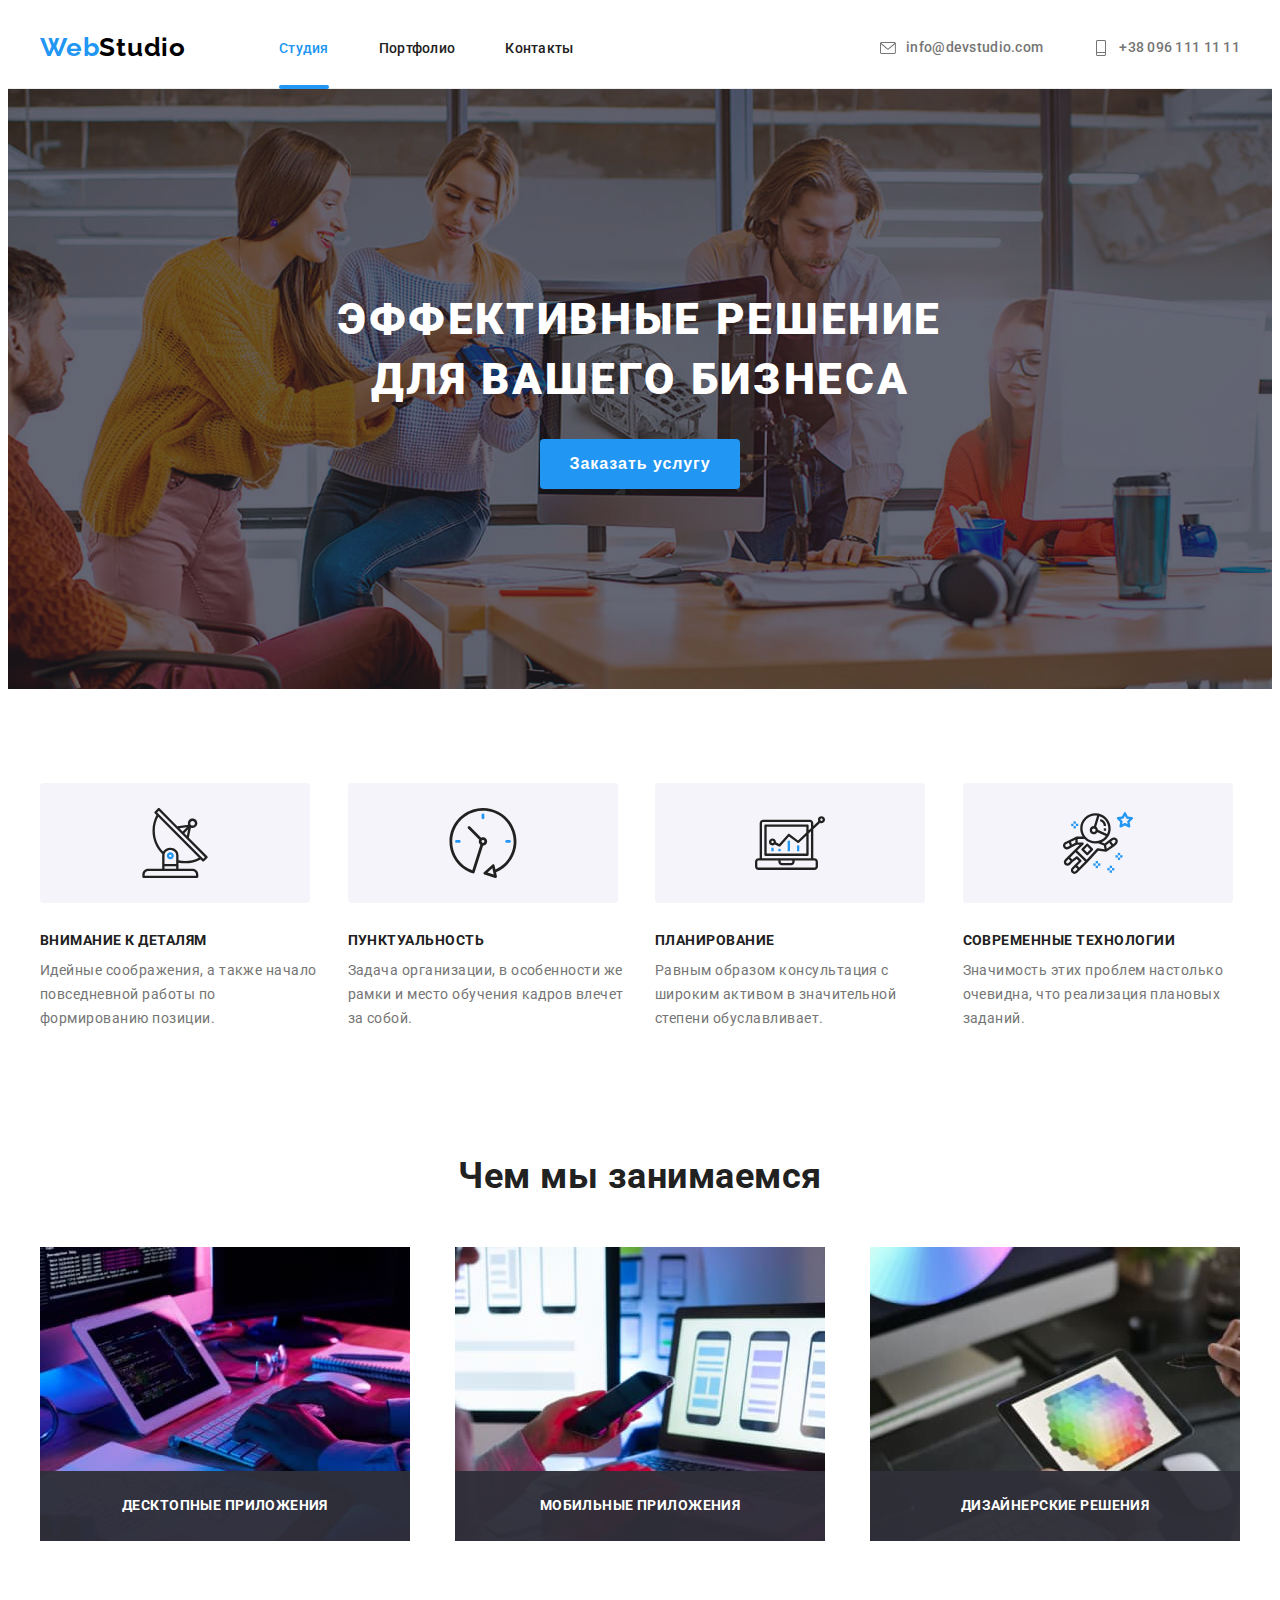
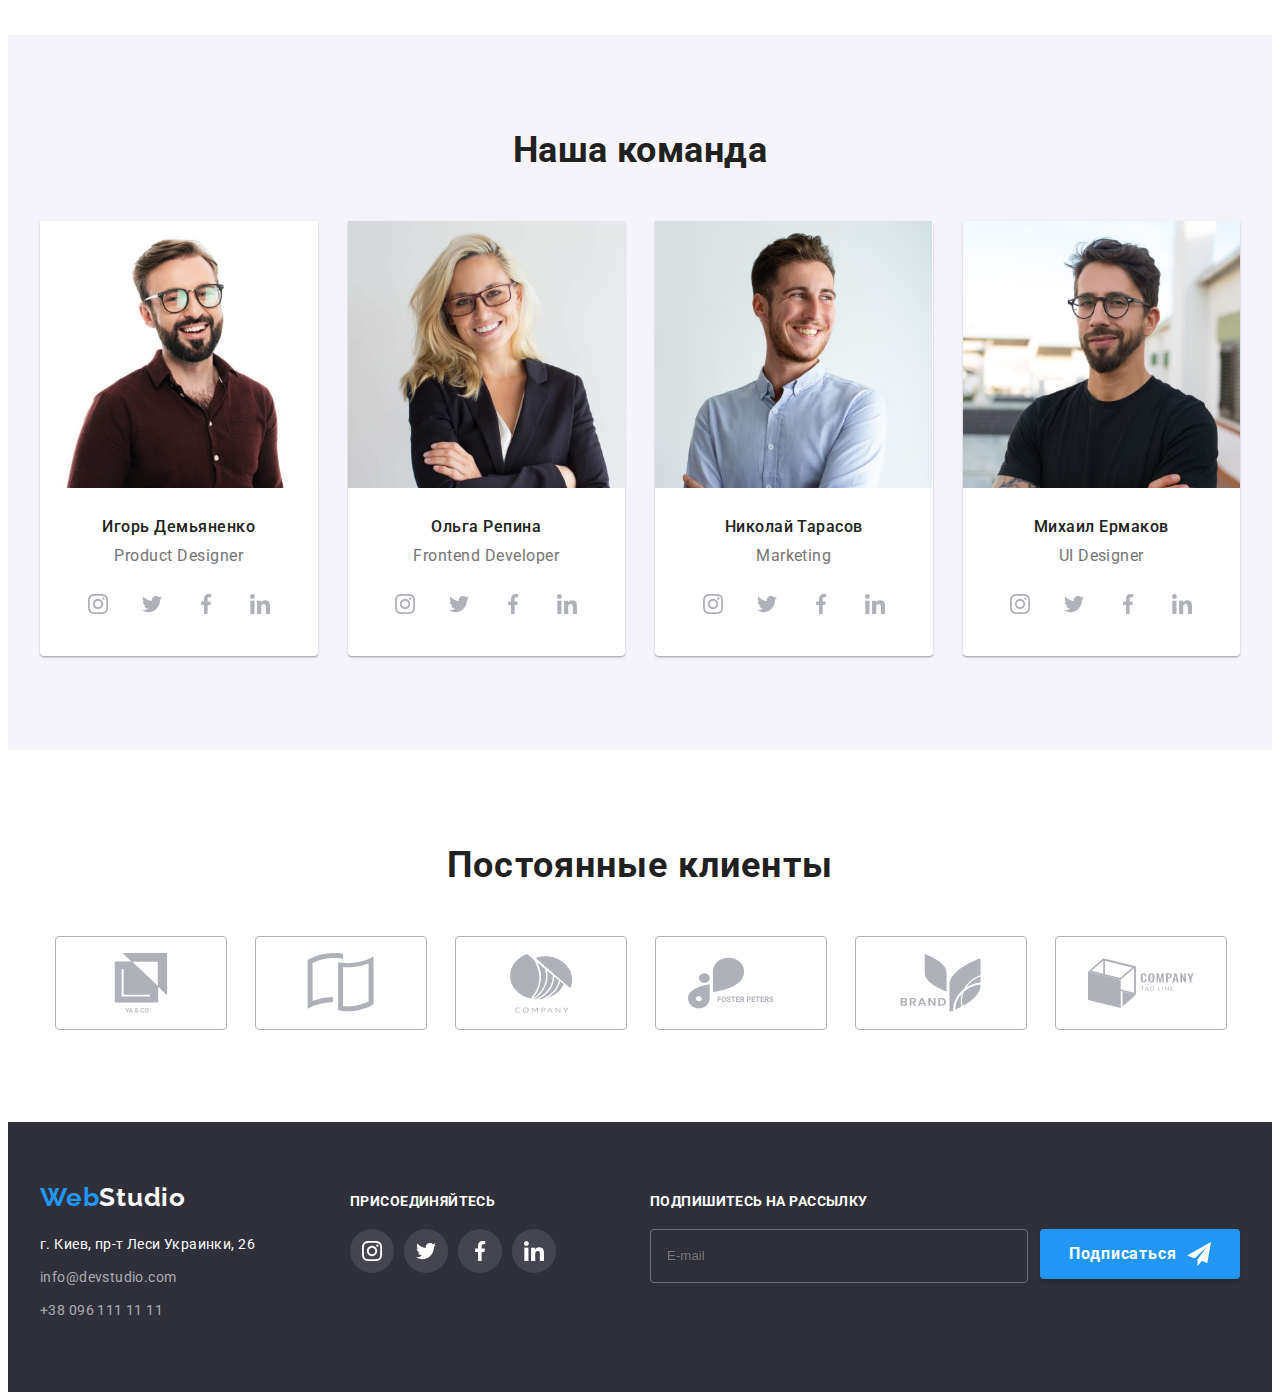
==== commit 1d350aec: "finish" ====
--- a/index.html
+++ b/index.html
@@ -50,8 +50,8 @@
     <main>
         <section class="hero">
             <div class="container ">
-                <h1 class="hero-title"> Эффективные решение <br> для вашего бизнеса</h1>
-                <button type="button" class="hero-button" data-modal-open>Заказать услугу</button>
+                <h1 class="hero__title"> Эффективные решение <br> для вашего бизнеса</h1>
+                <button type="button" class="hero__button" data-modal-open>Заказать услугу</button>
             </div>
 
         </section>
@@ -137,7 +137,6 @@
                             <p class="overlay__text">Дизайнерские решения</p>
                         </div>
                         <picture>
-                          
                             <img class="work__image" width="370" height="294" src="./images/img-laptop3.jpg"
                                 alt="дизайн">
                         </picture>
@@ -148,7 +147,7 @@
         </section>
 
 
-        <section class="section-team team">
+        <!-- <section class="section-team team">
             <div class="container">
                 <h2 class="section-title"> Наша команда </h2>
                 <ul class="team-list">
@@ -303,10 +302,168 @@
                     </li>
                 </ul>
             </div>
-        </section>
-
-
-</section> -->
+        </section> -->
+<section class="section-team team">
+    <div class="container">
+        <h2 class="team__title title">Наша команда</h2>
+        <ul class="team__list">
+            <li class="team__item">
+                    <img src="./images/Igor.jpg" alt="персонал1" class="team__pictures">
+                <div class="team-box">
+                    <h3 class="team-box__caption">Игорь Демьяненко</h3>
+                    <p class="team-box__text" lang="en">Product Designer</p>
+                    <ul class="team-icon__list">
+                        <li class="team-icon__item">
+                            <a href="https://www.instagram.com/" class="team-icon__link">
+                                <svg class="team-icon__icon">
+                                    <use href="./images/icons.svg#icon-instagram"></use>
+                                </svg>
+                            </a>
+                        </li>
+                        <li class="team-icon__item">
+                            <a href="https://www.twitter.com/" class="team-icon__link">
+                                <svg class="team-icon__icon">
+                                    <use href="./images/icons.svg#icon-twitter"></use>
+                                </svg>
+                            </a>
+                        </li>
+                        <li class="team-icon__item">
+                            <a href="https://www.facebook.com/" class="team-icon__link">
+                                <svg class="team-icon__icon">
+                                    <use href="./images/icons.svg#icon-facebook"></use>
+                                </svg>
+                            </a>
+                        </li>
+                        <li class="team-icon__item">
+                            <a href="https://www.linkedin.com/" class="team-icon__link">
+                                <svg class="team-icon__icon">
+                                    <use href="./images/icons.svg#icon-linkedin"></use>
+                                </svg>
+                            </a>
+                        </li>
+                    </ul>
+                </div>
+            </li>
+            <li class="team__item">
+                    <img src="./images/Olga.jpg" alt="персонал1" class="team__pictures">
+                
+                <div class="team-box">
+                    <h3 class="team-box__caption">Ольга Репина</h3>
+                    <p class="team-box__text" lang="en">Frontend Developer</p>
+                    <ul class="team-icon__list">
+                        <li class="team-icon__item">
+                            <a href="https://www.instagram.com/" class="team-icon__link">
+                                <svg class="team-icon__icon">
+                                    <use href="./images/icons.svg#icon-instagram"></use>
+                                </svg>
+                            </a>
+                        </li>
+                        <li class="team-icon__item">
+                            <a href="https://www.twitter.com/" class="team-icon__link">
+                                <svg class="team-icon__icon">
+                                    <use href="./images/icons.svg#icon-twitter"></use>
+                                </svg>
+                            </a>
+                        </li>
+                        <li class="team-icon__item">
+                            <a href="https://www.facebook.com/" class="team-icon__link">
+                                <svg class="team-icon__icon">
+                                    <use href="./images/icons.svg#icon-facebook"></use>
+                                </svg>
+                            </a>
+                        </li>
+                        <li class="team-icon__item">
+                            <a href="https://www.linkedin.com/" class="team-icon__link">
+                                <svg class="team-icon__icon">
+                                    <use href="./images/icons.svg#icon-linkedin"></use>
+                                </svg>
+                            </a>
+                        </li>
+                    </ul>
+                </div>
+            </li>
+            <li class="team__item">
+
+                    <img src="./images/Nikolay.jpg" alt="персонал1" class="team__pictures">
+
+                <div class="team-box">
+                    <h3 class="team-box__caption">Николай Тарасов</h3>
+                    <p class="team-box__text" lang="en">Marketing</p>
+                    <ul class="team-icon__list">
+                        <li class="team-icon__item">
+                            <a href="https://www.instagram.com/" class="team-icon__link">
+                                <svg class="team-icon__icon">
+                                    <use href="./images/icons.svg#icon-instagram"></use>
+                                </svg>
+                            </a>
+                        </li>
+                        <li class="team-icon__item">
+                            <a href="https://www.twitter.com/" class="team-icon__link">
+                                <svg class="team-icon__icon">
+                                    <use href="./images/icons.svg#icon-twitter"></use>
+                                </svg>
+                            </a>
+                        </li>
+                        <li class="team-icon__item">
+                            <a href="https://www.facebook.com/" class="team-icon__link">
+                                <svg class="team-icon__icon">
+                                    <use href="./images/icons.svg#icon-facebook"></use>
+                                </svg>
+                            </a>
+                        </li>
+                        <li class="team-icon__item">
+                            <a href="https://www.linkedin.com/" class="team-icon__link">
+                                <svg class="team-icon__icon">
+                                    <use href="./images/icons.svg#icon-linkedin"></use>
+                                </svg>
+                            </a>
+                        </li>
+                    </ul>
+                </div>
+            </li>
+            <li class="team__item">
+
+                    <img src="./images/Michail.jpg" alt="персонал1" class="team__pictures">
+                <div class="team-box">
+                    <h3 class="team-box__caption">Михаил Ермаков</h3>
+                    <p class="team-box__text" lang="en">UI Designer</p>
+                    <ul class="team-icon__list">
+                        <li class="team-icon__item">
+                            <a href="https://www.instagram.com/" class="team-icon__link">
+                                <svg class="team-icon__icon">
+                                    <use href="./images/icons.svg#icon-instagram"></use>
+                                </svg>
+                            </a>
+                        </li>
+                        <li class="team-icon__item">
+                            <a href="https://www.twitter.com/" class="team-icon__link">
+                                <svg class="team-icon__icon">
+                                    <use href="./images/icons.svg#icon-twitter"></use>
+                                </svg>
+                            </a>
+                        </li>
+                        <li class="team-icon__item">
+                            <a href="https://www.facebook.com/" class="team-icon__link">
+                                <svg class="team-icon__icon">
+                                    <use href="./images/icons.svg#icon-facebook"></use>
+                                </svg>
+                            </a>
+                        </li>
+                        <li class="team-icon__item">
+                            <a href="https://www.linkedin.com/" class="team-icon__link">
+                                <svg class="team-icon__icon">
+                                    <use href="./images/icons.svg#icon-linkedin"></use>
+                                </svg>
+                            </a>
+                        </li>
+                    </ul>
+                </div>
+            </li>
+        </ul>
+    </div>
+</section>
+
+</section> 
     <section class="section">
         <div class="container">
             <h2 class="client__title title">Постоянные клиенты</h2>
@@ -489,6 +646,64 @@
             </form>
         </div>
     </div>
+                <!-- <div class="backdrop " data-modal>
+               <div class="modal">
+                  <button class="close" data-modal-close>
+                     <svg class="close__button">
+                        <use href="./images/icons.svg#icon-close"></use>
+                     </svg>
+                  </button>
+                  <p class="modal__title">Оставьте свои данные, мы вам перезвоним</p>
+                  <form action="" class="form" autocomplete="on">
+                     <div class="form__container">
+                        <div class="form__box">
+                           <label for="user-name" class="form__label">Имя</label>
+                           <div class="form__icon-box">
+                              <input type="text" name="user-name" id="user-name" class="form__input">
+                              <svg class="form__icon-svg">
+                                 <use href="./images/icons.svg#person-modal"></use>
+                              </svg>
+                           </div>
+                        </div>
+                        <div class="form__box">
+                           <label for="user-tel" class="form__label">Телефон</label>
+                           <div class="form__icon-box">
+                              <input type="tel" name="user-tel" id="user-tel" class="form__input">
+                              <svg class="form__icon-svg">
+                                 <use href="./images/icons.svg#phone-modal"></use>
+                              </svg>
+                           </div>
+                        </div>
+                        <div class="form__box">
+                           <label for="user-mail" class="form__label">Почта</label>
+                           <div class="form__icon-box">
+                              <input type="mail" name="user-mail" id="user-mail" class="form__input">
+                              <svg class="form__icon-svg">
+                                 <use href="./images/icons.svg#email-modal"></use>
+                              </svg>
+                           </div>
+                        </div>
+                        <div class="form__box">
+                           <label for="user-comment" class="form__label">Комментарий</label>
+                           <textarea name="user-comment" id="user-comment" cols="30" rows="10" placeholder="Введите текст"
+                              class="form__comment"></textarea>
+                        </div>
+                        <div class="form__checkbox">
+                           <input type="checkbox" name="user-policy" id="user-policy" class="form__input-policy visually-hidden">
+                           <label for="user-policy" class="form__policy-text"><span class="form__border-checkbox">
+                                 <svg class="form__icon-check" width="16" height="15">
+                                    <use href="./images/icons.svg#icon-galka"></use>
+                                 </svg>
+                              </span>
+                              Соглашаюсь с рассылкой и принимаю
+                              <a href="#" class="form__policy-link">Условия договора</a>
+                           </label>
+                        </div>
+                     </div>
+                  </form> 
+                  <button type="submit" class="button-submit">Отправить</button>
+               </div>
+            </div> -->
     <script src="./js/modal.js"></script>
 </body>
 </html>--- a/css/main.min.css
+++ b/css/main.min.css
@@ -1,3 +1,3 @@
 :root{--primeri-text-color: #757575;--title-text-color: #212121;--accent-colot: #2196f3;--white-color: #ffffff;--gray-background-color: #f5f4fa;--black-background-color: #2f303a;--translucent-color: rgba(255, 255, 255, 0.6)
-  --social-image-color: #dafb1b8;--logo-color:#2196F3;--bg-hover-button:#188ce8;--adress-color: rgba(255, 255, 255, 0.6);--overlay-card-color: rgba(33, 150, 243, 0.9);--duration: 250ms;--function: cubic-bezier(0.4, 0, 0.2, 1);--modal-title-color: #212121;--modal-icon-input-color: #212121;--modal-text-color: #757575;--modal-comment-placeholder: rgba(117, 117, 117, 0.5);--modal-policy-link: #2196f3;--modal-button-submit-color: #ffffff;--modal-checkbox-border-color: #212121}h1,h2,h3,ul,p{margin:0}img{display:block;max-width:100%;max-height:100%}a{text-decoration:none}ul{list-style:none;padding:0;text-decoration:none}body{color:var(--primeri-text-color);background-color:#ffffff;font-family:roboto, sans-serif;letter-spacing:0.03em}.visually-hidden{position:absolute;white-space:nowrap;width:1px;height:1px;overflow:hidden;border:0;padding:0;clip:rect(0 0 0 0);clip-path:inset(50%);margin:-1px}.container{width:1200px;margin:0 auto;padding:0 15px}.icon{display:inline-block;width:1em;height:1em;fill:currentColor}.header{border-bottom:1px solid #ececec}.container--flex{display:flex;height:80px}.contact__link{display:flex;align-items:center;padding-top:32px;padding-bottom:32px;font-family:Roboto;font-size:14px;font-weight:500;line-height:1.4;letter-spacing:.02em;color:var(--primeri-text-color);text-decoration:none;transition-property:color;transition-duration:var(--duration);transition-timing-function:var(--function)}.contact__link:hover,.contact__link:focus{color:var(--accent-colot)}.contact{display:flex;margin-left:auto}.contact .contact__item+.contact__item{margin-left:50px;flex-basis:calc(100% /  - )}.contact__item{display:flex;align-items:center}.contact__icon{width:16px;height:16px;margin-right:10px;fill:currentColor}.nav{margin-left:93px}.nav__list{display:flex}.nav__list .nav__item+.nav__item{margin-left:50px;flex-basis:calc(100% /  - )}.nav__link{position:relative;display:block;padding-top:32px;padding-bottom:32px;font-family:Roboto;font-size:14px;font-weight:500;line-height:auto;letter-spacing:.02em;color:var(--title-text-color);text-decoration:none;transition-property:color;transition-duration:var(--duration);transition-timing-function:var(--function)}.nav__link:hover,.nav__link:focus{color:var(--accent-colot)}.nav__link--curent{color:var(--accent-colot)}.nav__link--curent::after{content:" ";width:100%;height:4px;position:absolute;bottom:-1px;left:0;background-color:var(--accent-colot);border-radius:2px}.logo{display:block;padding-top:24px;padding-bottom:24px;font-family:Raleway;font-size:26px;font-weight:700;line-height:1.2;letter-spacing:.03em;color:var(--accent-colot);text-decoration:none}.logo__primary{font-family:Raleway;font-size:26px;font-weight:700;line-height:1.2;letter-spacing:.03em;color:#000}.logo__secondary{font-family:Raleway;font-size:26px;font-weight:700;line-height:1.2;letter-spacing:.03em;color:var(--white-color)}.logo_container .logo{padding:0;margin-bottom:20px}.header-list .contact-link+.contact-link{margin-left:50px}.contact{fill:currentColor;display:flex;align-items:center;padding-top:32px;padding-bottom:32px;color:var(--primeri-text-color);font-weight:500;font-size:14px;line-height:1.14;transition-property:color;transition-duration:var(--duration);transition-timing-function:var(--function)}.contact:hover,.contact:focus{color:var(--accent-colot)}.contact-icon{fill:currentColor;margin-right:10px;width:16px;height:16px}.hero{background-color:var(--black-background-color);background-image:linear-gradient(rgba(47,48,58,0.4), rgba(47,48,58,0.4)),url(../images/hero-bg.jpg);background-repeat:no-repeat;background-position:center;background-size:cover;letter-spacing:0.06em;text-align:center;padding:200px 0}.hero-title{color:var(--white-color);font-weight:900;font-size:44px;line-height:60px;letter-spacing:0.06em;text-transform:uppercase;margin-bottom:30px}.hero-button{background-color:var(--accent-colot);color:var(--white-color);width:200px;height:50px;font-weight:700;font-size:16px;line-height:1.87;border-radius:4px;letter-spacing:0.06em;border:none;cursor:pointer}.section{padding-bottom:94px;padding-top:94px}.work-section{padding-top:0}.section-title{color:var(--title-text-color);font-weight:700;font-size:36px;line-height:1.17;text-align:center;margin-bottom:50px}.features__list{display:flex;justify-content:space-between;margin-bottom:30px}.features__list:not(:last-child){margin-right:30px}.features__item{justify-content:center;align-items:center;margin-right:30px;width:calc((100% - 90px) / 4)}.features__item:last-child{margin-right:0}.features__box{display:flex;justify-content:center;align-items:center;background-color:var(--gray-background-color);border-radius:4px;width:270px;height:120px;margin-bottom:30px}.features__icon{width:70px;height:70px}.features__caption{color:var(--title-text-color);font-weight:700;font-size:14px;line-height:1.14;text-transform:uppercase;margin-bottom:10px}.features__text{font-size:14px;line-height:1.71}.section-work{padding-bottom:94px}.work__list{display:flex}.work__list{display:flex;justify-content:space-between}.work__title{margin-bottom:50px}.work__item{position:relative;margin-bottom:0}.work__item:not(:last-child){margin-right:30px}.title{color:var(--title-text-color);font-weight:700;font-size:36px;line-height:1.17;text-align:center;margin-bottom:50px}.overlay__text{position:absolute;display:flex;height:70px;justify-content:center;align-items:center;left:0;bottom:0;width:100%;font-family:Roboto;font-weight:700;font-weight:bold;font-size:14px;line-height:1.1;letter-spacing:0.03em;text-transform:uppercase;background-color:rgba(47,48,58,0.8);color:var(--white-color)}.overlay__box{display:flex;justify-content:center;align-items:center;position:absolute;width:100%;height:70px;bottom:0;left:0;background-color:rgba(47,48,58,0.8)}.section-team{padding-top:94px;padding-bottom:94px}.team-list{display:flex}.team-item{background:var(--white-color);box-shadow:0px 1px 3px rgba(0,0,0,0.12),0px 1px 1px rgba(0,0,0,0.14),0px 2px 1px rgba(156,138,138,0.2);border-radius:0px 0px 4px 4px}.team-item{margin-right:30px;background-color:var(--white-color)}.team-item:last-child{margin-right:0px}.team-name{color:var(--title-text-color);font-weight:500;font-size:16px;line-height:1.17;text-align:center;margin-bottom:10px}.team-container{padding-top:30px;padding-bottom:30px}.team{background-color:var(--gray-background-color)}.team-profession{font-size:16px;line-height:18.75px;text-align:center}.list-social-networks{display:flex;justify-content:center;margin-top:16px}.item-social-networks{margin-right:10px;width:44px;height:44px;margin-right:10px;display:flex;justify-content:center;align-items:center}.item-social-networks:first-child{margin-left:0}.item-social-networks:last-child{margin-right:0}.link-social-networks{width:100%;height:100%;border-radius:50%;display:flex;justify-content:center;align-items:center;color:#afb1b8;transition-property:color, background-color;transition-duration:var(--duration);transition-timing-function:var(--function)}.link-social-networks:hover,.link-social-networks:focus{background-color:var(--accent-colot);color:var(--white-color)}.icon-social-networks{display:block;width:20px;height:20px;fill:currentColor;transition-property:fill, background-color;transition-duration:var(--duration);transition-timing-function:var(--function)}.icon-social-networks:hover,.icon-social-networks:focus{fill:var(--white-color);background-color:var(--accent-colot)}.client__title{font-weight:700;font-size:36px;line-height:42px;text-align:center;letter-spacing:0.03em;color:var(--title-text-color);margin-bottom:50px}.client__list{display:flex;justify-content:center;align-items:center}.client__item{margin-left:30px;width:170px;height:92px;border-radius:4px;transition-property:color;transition-duration:var(--duration);transition-timing-function:var(--function)}.client__item:first-child{margin-left:0}.client__link{border:1px solid #afb1b8;border-radius:4px;display:flex;justify-content:center;align-items:center;width:100%;height:100%;color:#afb1b8;transition-property:color, border-color;transition-duration:var(--duration);transition-timing-function:var(--function)}.client__link:hover,.client__link:focus{color:var(--accent-colot);border-color:var(--accent-colot)}.client__logo{width:106px;height:60px;fill:currentColor}.footer{background-color:var(--black-background-color);padding:60px 0}.footer--container{display:flex;align-items:baseline}.logo_container{flex-grow:1;margin-right:70px}.logo-footer{font-family:Raleway, sans-serif;font-style:normal;font-weight:bold;font-size:26px;line-height:1.19;text-decoration:none;letter-spacing:0.03em;color:var(--accent-colot)}.logo__secondary{color:var(--white-color)}.address{margin-top:20px}.address__list{list-style-type:none;font-style:normal}.address__list>li{margin-bottom:9px}.address__destination{font-style:normal;font-weight:normal;font-size:14px;line-height:1.71;margin-bottom:9px;letter-spacing:0.03em;text-decoration:none;color:var(--white-color)}.address__contact{text-decoration:none;font-size:14px;line-height:1.71;letter-spacing:0.03em;color:var(--adress-color);transition-property:color;transition-duration:var(--duration);transition-timing-function:var(--function)}.address__contact:focus,.address__contact:hover{color:var(--accent-colot)}.join__title{font-weight:700;font-size:14px;line-height:16px;letter-spacing:0.03em;text-transform:uppercase;color:var(--white-color);margin-bottom:20px}.join__list{display:flex;justify-content:center}.join__items{width:44px;height:44px;margin-left:10px}.join__items:first-child{margin-left:0}.join__link{display:flex;align-items:center;justify-content:center;width:100%;height:100%;border-radius:50%;background:rgba(255,255,255,0.1);transition-property:background-color;transition-duration:var(--duration);transition-timing-function:var(--function)}.join__link:hover,.join__link:focus{background-color:var(--accent-colot)}.join__icon{display:block;width:20px;height:20px;fill:var(--white-color);transition-property:background-color;transition-duration:var(--duration);transition-timing-function:var(--function)}.join__icon:hover,.join__icon:focus{background-color:var(--accent-colot)}.footer-form-div{display:flex}.sign-up__container{margin-left:94px;display:flex;align-items:flex-end}.sign-up__label{margin-bottom:20px;font-family:Roboto;font-size:14px;font-weight:700;line-height:1.15;letter-spacing:.03em;color:var(--white-color);text-transform:uppercase}.sign-up__input{width:358px;height:50px;padding-left:16px;border:1px solid rgba(255,255,255,0.3);filter:drop-shadow(0px 4px 4px rgba(0,0,0,0.15));border-radius:4px;background-color:transparent;color:var(--white-color)}.sign-up__box{display:flex;flex-direction:column}.sign-up__form{display:flex;align-items:flex-end}.button{margin-left:12px;width:200px;height:50px;color:#ececec}.button__sign-up{width:100%;height:100%;display:flex;justify-content:center;align-items:center;box-shadow:0px 4px 4px rgba(0,0,0,0.15);background-color:var(--accent-colot);border-radius:4px;border:none;cursor:pointer;text-align:center;font-family:Roboto;font-size:16px;font-weight:700;line-height:1.87;letter-spacing:.06em;color:var(--white-color)}.button__icon{margin-left:10px;width:24px;height:24px;fill:currentColor}.backdrop{position:fixed;width:100vw;height:100vh;background-color:rgba(0,0,0,0.2);top:0;left:0;opacity:1;transition:opacity 250ms cubic-bezier(0.4, 0, 0.2, 1),visibility 250ms cubic-bezier(0.4, 0, 0.2, 1)}.backdrop.is-hidden .modal{transform:translate(-50%, -50%) scale(0.7)}.is-hidden{visibility:hidden;opacity:0;pointer-events:none}.backdrop .modal{position:absolute;padding:40px;width:528px;min-height:581px;background:var(--modal-button-submit-color);box-shadow:0px 1px 3px rgba(0,0,0,0.12),0px 1px 1px rgba(0,0,0,0.14),0px 2px 1px rgba(0,0,0,0.2);border-radius:4px;top:50%;left:50%;transform:scale(1) translate(-50%, -50%);transition:transform 250ms cubic-bezier(0.4, 0, 0.2, 1)}.modal-close{display:flex;align-items:center;justify-content:center;position:absolute;width:30px;height:30px;top:8px;right:8px;padding:6px;color:var(--accent-colot);background-color:var(--modal-button-submit-color);border:1px solid rgba(0,0,0,0.1);border-radius:50%;cursor:pointer;transition:fill 250ms cubic-bezier(0.4, 0, 0.2, 1),border 250ms cubic-bezier(0.4, 0, 0.2, 1)}.modal-close:hover,.modal-close:focus{fill:currentColor}.icon-close{position:absolute;color:var(--accent-colot)}.modal-title{font-weight:700;font-size:20px;line-height:1.15;text-align:center;letter-spacing:0.03em;margin-bottom:12px;color:var(--title-text-color)}.form-field{margin-bottom:10px}.label-contacts{display:block;margin-bottom:4px;font-weight:400;font-size:12px;line-height:1.17;letter-spacing:0.01em;color:var(--primeri-text-color)}.form-textarea{width:100%;height:120px;padding:12px 16px;margin-top:4px;resize:none;border-radius:4px;outline-color:transparent;border:1px solid rgba(33,33,33,0.2);transition:border-color var(--duration) var(--function)}.form-textarea::placeholder{font-weight:400;font-size:14px;line-height:1.14;letter-spacing:0.01em;color:rgba(117,117,117,0.5)}.form-textarea:focus{border-color:var(--accent-colot);border-width:2px}.modal-input-text{display:flex;flex-direction:column;margin-bottom:4px;font-size:12px;line-height:1.17;letter-spacing:0.01em;color:var(--modal-text-color)}.form-input-wrapper{position:relative}.modal-input{display:block;width:100%;height:40px;padding-left:42px;border-radius:4px;border:1px solid rgba(33,33,33,0.2);outline-color:transparent;transition:border-color var(--duration) var(--function)}.modal-input:focus{border:1px solid var(--accent-colot)}.modal-input:focus{border-color:var(--accent-colot);border-width:2px}.modal-input:focus+.form-icon{fill:var(--accent-colot)}.form-input-wrapper{position:relative}.form-icon{position:absolute;top:50%;left:15px;transform:translateY(-50%);transition:fill 250ms var(--function)}.form-textarea{transition:color 250ms cubic-bezier(0.4, 0, 0.2, 1),border 250ms cubic-bezier(0.4, 0, 0.2, 1);width:100%;height:120px;padding:12px 16px;border-radius:4px;border:1px solid rgba(33,33,33,0.2);resize:none;color:#000000}.form-textarea:focus{fill:var(--accent-colot)}.form-textarea::placeholder{color:rgba(117,117,117,0.5);font-size:14px;line-height:1.17;text-align:left;vertical-align:top;letter-spacing:0.01em}.modal-form-checkbox{margin-bottom:30px}.modal-policy-text{display:flex;justify-content:center;align-items:center;height:15px;font-size:14px;line-height:1.71;letter-spacing:0.03em}.modal-input-policy{cursor:pointer}.modal-input-policy:focus+.modal-policy-text .border-checkbox,.modal-input-policy:hover+.modal-policy-text .border-checkbox{border-color:#2196f3}.modal-input-policy:checked+.modal-policy-text .border-checkbox{background-color:var(--accent-colot);border:none}.modal-input-policy:checked:focus+.modal-policy-text .icon-check{fill:var(--white-color)}.border-checkbox{display:flex;justify-content:center;align-items:center;width:16px;height:15px;border:2px solid var(--modal-checkbox-border-color);border-radius:2px;margin-right:8px;transition:background-color 250ms var(--function),border-color 250ms var(--function)}.icon-check{fill:transparent}.modal-policy-link{color:var(--modal-policy-link);text-decoration:underline;font-size:14px;line-height:1.71;letter-spacing:0.03em;text-decoration-skip-ink:none;margin-left:3px}.agreement{margin-left:5px;text-decoration-line:underline;text-decoration-skip-ink:none;color:var(--accent-colot)}.primary-button{display:block;margin:0 auto;min-width:200px;height:50px;padding:10px 32px;font-family:inherit;font-weight:700;font-size:16px;line-height:1.9;letter-spacing:0.06em;border:none;cursor:pointer;background-color:var(--accent-colot);color:var(--white-color);box-shadow:0px 4px 4px rgba(0,0,0,0.15);border-radius:4px;transition:color 250ms cubic-bezier(0.4, 0, 0.2, 1),border 250ms cubic-bezier(0.4, 0, 0.2, 1)}.primary-button:focus{outline-color:var(--accent-colot)}.button-works{font-family:inherit;font-weight:500;font-size:16px;line-height:1.62;letter-spacing:0.03em;text-align:center;border:none;border-radius:4px;cursor:pointer;transition:color 250ms var(--function),backgroung-color 250ms var(--timing-function),box-shadow 250ms var(--function)}.button-works:hover,.button-works:focus{color:var(--white-color);background-color:var(--accent-colot);cursor:pointer}.button-current{color:var(--title-text-color);background-color:var(--accent-colot);border-radius:4px;transition-property:color, background-color, box-shadow;transition-duration:var(--duration);transition-timing-function:var(--function)}.buttons{display:flex;justify-content:center;margin-bottom:50px;margin-top:94px}.works-item-btn:not(:last-child){margin-right:8px}.button-works{padding:6px 22px;color:var(--title-text-color);background-color:var(--gray-background-color);transition-property:color, background-color, box-shadow;transition-duration:var(--duration);transition-timing-function:var(--function)}.button-works:focus,.button-works:hover{color:var(--white-color);background-color:var(--accent-colot);box-shadow:0px 3px 1px rgba(0,0,0,0.1),0px 1px 2px rgba(0,0,0,0.08),0px 2px 2px rgba(0,0,0,0.12)}.content-title{font-weight:700;font-size:18px;line-height:2;letter-spacing:0.06em;color:var(--title-text-color)}.content-text{text-decoration:none;font-weight:400;font-size:16px;line-height:1.87;letter-spacing:0.03em;color:var(--primeri-text-color)}.portfolio-projects-list{display:flex;flex-wrap:wrap;margin-top:-30px;margin-left:-30px;margin-bottom:94px}.portfolio-projects-list>li{flex-basis:calc((100% - 3 * 30px) / 3);margin-left:30px;margin-top:30px}.portfolio-pojects-item{background-color:var(--white-color)}.portfolio-pojects-item:hover .overlay-text .portfolio-pojects-item:focus .overlay-text{transform:translateY(0)}.portfolio-pojects-link{text-decoration:none;display:block}.portfolio-pojects-link{transition-property:box-shadow;transition-duration:var(--duration);transition-timing-function:var(--function)}.portfolio-pojects-link:hover,.portfolio-pojects-link:focus{box-shadow:0px 1px 1px rgba(0,0,0,0.12),0px 4px 4px rgba(0,0,0,0.06),1px 4px 6px rgba(0,0,0,0.16)}.portfolio-pojects-link:hover .content-overlay,.portfolio-pojects-link:focus .content-overlay{transform:translateY(0)}.card-aside{position:relative;height:294px;overflow:hidden}.overlay-text{color:#ffffff;font-size:18px;line-height:1.56}.content-overlay{position:absolute;width:100%;height:100%;top:0;left:0;padding:63px 24px;background-color:var(--overlay-card-color);transform:translateY(101%);transition:transform 250ms var(--function)}.portfolio-project{border:1px solid #eeeeee;border-top:0;box-sizing:border-box;padding:20px 24px}.portfolio-project-name{font-style:normal;font-weight:700;font-size:18px;line-height:2;letter-spacing:0.06em;margin-bottom:4px;color:var(--title-text-color)}.portfolio-project-type{font-size:16px;line-height:1.87;letter-spacing:0.03em;color:var(--primeri-text-color)}
+  --social-image-color: #dafb1b8;--logo-color:#2196F3;--bg-hover-button:#188ce8;--adress-color: rgba(255, 255, 255, 0.6);--overlay-card-color: rgba(33, 150, 243, 0.9);--duration: 250ms;--function: cubic-bezier(0.4, 0, 0.2, 1);--modal-title-color: #212121;--modal-icon-input-color: #212121;--modal-text-color: #757575;--modal-comment-placeholder: rgba(117, 117, 117, 0.5);--modal-policy-link: #2196f3;--modal-button-submit-color: #ffffff;--modal-checkbox-border-color: #212121}h1,h2,h3,ul,p{margin:0}img{display:block;max-width:100%;max-height:100%}a{text-decoration:none}ul{list-style:none;padding:0;text-decoration:none}body{color:var(--primeri-text-color);background-color:#ffffff;font-family:roboto, sans-serif;letter-spacing:0.03em}.visually-hidden{position:absolute;white-space:nowrap;width:1px;height:1px;overflow:hidden;border:0;padding:0;clip:rect(0 0 0 0);clip-path:inset(50%);margin:-1px}.container{width:1200px;margin:0 auto;padding:0 15px}.icon{display:inline-block;width:1em;height:1em;fill:currentColor}.header{border-bottom:1px solid #ececec}.container--flex{display:flex;height:80px}.contact__link{display:flex;align-items:center;padding-top:32px;padding-bottom:32px;font-family:Roboto;font-size:14px;font-weight:500;line-height:1.4;letter-spacing:.02em;color:var(--primeri-text-color);text-decoration:none;transition-property:color;transition-duration:var(--duration);transition-timing-function:var(--function)}.contact__link:hover,.contact__link:focus{color:var(--accent-colot)}.contact{display:flex;margin-left:auto}.contact .contact__item+.contact__item{margin-left:50px;flex-basis:calc(100% /  - )}.contact__item{display:flex;align-items:center}.contact__icon{width:16px;height:16px;margin-right:10px;fill:currentColor}.nav{margin-left:93px}.nav__list{display:flex}.nav__list .nav__item+.nav__item{margin-left:50px;flex-basis:calc(100% /  - )}.nav__link{position:relative;display:block;padding-top:32px;padding-bottom:32px;font-family:Roboto;font-size:14px;font-weight:500;line-height:auto;letter-spacing:.02em;color:var(--title-text-color);text-decoration:none;transition-property:color;transition-duration:var(--duration);transition-timing-function:var(--function)}.nav__link:hover,.nav__link:focus{color:var(--accent-colot)}.nav__link--curent{color:var(--accent-colot)}.nav__link--curent::after{content:" ";width:100%;height:4px;position:absolute;bottom:-1px;left:0;background-color:var(--accent-colot);border-radius:2px}.logo{display:block;padding-top:24px;padding-bottom:24px;font-family:Raleway;font-size:26px;font-weight:700;line-height:1.2;letter-spacing:.03em;color:var(--accent-colot);text-decoration:none}.logo__primary{font-family:Raleway;font-size:26px;font-weight:700;line-height:1.2;letter-spacing:.03em;color:#000}.logo__secondary{font-family:Raleway;font-size:26px;font-weight:700;line-height:1.2;letter-spacing:.03em;color:var(--white-color)}.logo_container .logo{padding:0;margin-bottom:20px}.header-list .contact-link+.contact-link{margin-left:50px}.contact{fill:currentColor;display:flex;align-items:center;padding-top:32px;padding-bottom:32px;color:var(--primeri-text-color);font-weight:500;font-size:14px;line-height:1.14;transition-property:color;transition-duration:var(--duration);transition-timing-function:var(--function)}.contact:hover,.contact:focus{color:var(--accent-colot)}.contact-icon{fill:currentColor;margin-right:10px;width:16px;height:16px}.hero{background-color:var(--black-background-color);background-image:linear-gradient(rgba(47,48,58,0.4), rgba(47,48,58,0.4)),url(../images/hero-bg.jpg);background-repeat:no-repeat;background-position:center;background-size:cover;letter-spacing:0.06em;text-align:center;padding:200px 0}.hero__title{color:var(--white-color);font-weight:900;font-size:44px;line-height:60px;letter-spacing:0.06em;text-transform:uppercase;margin-bottom:30px}.hero__button{background-color:var(--accent-colot);color:var(--white-color);width:200px;height:50px;font-weight:700;font-size:16px;line-height:1.87;border-radius:4px;letter-spacing:0.06em;border:none;cursor:pointer}.section{padding-bottom:94px;padding-top:94px}.work-section{padding-top:0}.section-title{color:var(--title-text-color);font-weight:700;font-size:36px;line-height:1.17;text-align:center;margin-bottom:50px}.features__list{display:flex;justify-content:space-between;margin-bottom:30px}.features__list:not(:last-child){margin-right:30px}.features__item{justify-content:center;align-items:center;margin-right:30px;width:calc((100% - 90px) / 4)}.features__item:last-child{margin-right:0}.features__box{display:flex;justify-content:center;align-items:center;background-color:var(--gray-background-color);border-radius:4px;width:270px;height:120px;margin-bottom:30px}.features__icon{width:70px;height:70px}.features__caption{color:var(--title-text-color);font-weight:700;font-size:14px;line-height:1.14;text-transform:uppercase;margin-bottom:10px}.features__text{font-size:14px;line-height:1.71}.section-work{padding-bottom:94px}.work__list{display:flex}.work__list{display:flex;justify-content:space-between}.work__title{margin-bottom:50px}.work__item{position:relative;margin-bottom:0}.work__item:not(:last-child){margin-right:30px}.title{color:var(--title-text-color);font-weight:700;font-size:36px;line-height:1.17;text-align:center;margin-bottom:50px}.overlay__text{position:absolute;display:flex;height:70px;justify-content:center;align-items:center;left:0;bottom:0;width:100%;font-family:Roboto;font-weight:700;font-weight:bold;font-size:14px;line-height:1.1;letter-spacing:0.03em;text-transform:uppercase;background-color:rgba(47,48,58,0.8);color:var(--white-color)}.overlay__box{display:flex;justify-content:center;align-items:center;position:absolute;width:100%;height:70px;bottom:0;left:0;background-color:rgba(47,48,58,0.8)}.section-team{padding-top:94px;padding-bottom:94px}.team__list{display:flex}.team__item{background:var(--white-color);box-shadow:0px 1px 3px rgba(0,0,0,0.12),0px 1px 1px rgba(0,0,0,0.14),0px 2px 1px rgba(156,138,138,0.2);border-radius:0px 0px 4px 4px}.team__item{margin-right:30px;background-color:var(--white-color)}.team__item:last-child{margin-right:0px}.team-box__caption{color:var(--title-text-color);font-weight:500;font-size:16px;line-height:1.17;text-align:center;margin-bottom:10px}.team-box{padding-top:30px;padding-bottom:30px}.team{background-color:var(--gray-background-color)}.team-box__text{font-size:16px;line-height:18.75px;text-align:center}.team-icon__list{display:flex;justify-content:center;margin-top:16px}.team-icon__item{margin-right:10px;width:44px;height:44px;margin-right:10px;display:flex;justify-content:center;align-items:center}.team-icon__item:first-child{margin-left:0}.team-icon__item:last-child{margin-right:0}.team-icon__link{width:100%;height:100%;border-radius:50%;display:flex;justify-content:center;align-items:center;color:#afb1b8;transition-property:color, background-color;transition-duration:var(--duration);transition-timing-function:var(--function)}.team-icon__link:hover,.team-icon__link:focus{background-color:var(--accent-colot);color:var(--white-color)}.team-icon__icon{display:block;width:20px;height:20px;fill:currentColor;transition-property:fill, background-color;transition-duration:var(--duration);transition-timing-function:var(--function)}.team-icon__icon:hover,.team-icon__icon:focus{fill:var(--white-color);background-color:var(--accent-colot)}.client__title{font-weight:700;font-size:36px;line-height:42px;text-align:center;letter-spacing:0.03em;color:var(--title-text-color);margin-bottom:50px}.client__list{display:flex;justify-content:center;align-items:center}.client__item{margin-left:30px;width:170px;height:92px;border-radius:4px;transition-property:color;transition-duration:var(--duration);transition-timing-function:var(--function)}.client__item:first-child{margin-left:0}.client__link{border:1px solid #afb1b8;border-radius:4px;display:flex;justify-content:center;align-items:center;width:100%;height:100%;color:#afb1b8;transition-property:color, border-color;transition-duration:var(--duration);transition-timing-function:var(--function)}.client__link:hover,.client__link:focus{color:var(--accent-colot);border-color:var(--accent-colot)}.client__logo{width:106px;height:60px;fill:currentColor}.footer{background-color:var(--black-background-color);padding:60px 0}.footer--container{display:flex;align-items:baseline}.logo_container{flex-grow:1;margin-right:70px}.logo-footer{font-family:Raleway, sans-serif;font-style:normal;font-weight:bold;font-size:26px;line-height:1.19;text-decoration:none;letter-spacing:0.03em;color:var(--accent-colot)}.logo__secondary{color:var(--white-color)}.address{margin-top:20px}.address__list{list-style-type:none;font-style:normal}.address__list>li{margin-bottom:9px}.address__destination{font-style:normal;font-weight:normal;font-size:14px;line-height:1.71;margin-bottom:9px;letter-spacing:0.03em;text-decoration:none;color:var(--white-color)}.address__contact{text-decoration:none;font-size:14px;line-height:1.71;letter-spacing:0.03em;color:var(--adress-color);transition-property:color;transition-duration:var(--duration);transition-timing-function:var(--function)}.address__contact:focus,.address__contact:hover{color:var(--accent-colot)}.join__title{font-weight:700;font-size:14px;line-height:16px;letter-spacing:0.03em;text-transform:uppercase;color:var(--white-color);margin-bottom:20px}.join__list{display:flex;justify-content:center}.join__items{width:44px;height:44px;margin-left:10px}.join__items:first-child{margin-left:0}.join__link{display:flex;align-items:center;justify-content:center;width:100%;height:100%;border-radius:50%;background:rgba(255,255,255,0.1);transition-property:background-color;transition-duration:var(--duration);transition-timing-function:var(--function)}.join__link:hover,.join__link:focus{background-color:var(--accent-colot)}.join__icon{display:block;width:20px;height:20px;fill:var(--white-color);transition-property:background-color;transition-duration:var(--duration);transition-timing-function:var(--function)}.join__icon:hover,.join__icon:focus{background-color:var(--accent-colot)}.footer-form-div{display:flex}.sign-up__container{margin-left:94px;display:flex;align-items:flex-end}.sign-up__label{margin-bottom:20px;font-family:Roboto;font-size:14px;font-weight:700;line-height:1.15;letter-spacing:.03em;color:var(--white-color);text-transform:uppercase}.sign-up__input{width:358px;height:50px;padding-left:16px;border:1px solid rgba(255,255,255,0.3);filter:drop-shadow(0px 4px 4px rgba(0,0,0,0.15));border-radius:4px;background-color:transparent;color:var(--white-color)}.sign-up__box{display:flex;flex-direction:column}.sign-up__form{display:flex;align-items:flex-end}.button{margin-left:12px;width:200px;height:50px;color:#ececec}.button__sign-up{width:100%;height:100%;display:flex;justify-content:center;align-items:center;box-shadow:0px 4px 4px rgba(0,0,0,0.15);background-color:var(--accent-colot);border-radius:4px;border:none;cursor:pointer;text-align:center;font-family:Roboto;font-size:16px;font-weight:700;line-height:1.87;letter-spacing:.06em;color:var(--white-color)}.button__icon{margin-left:10px;width:24px;height:24px;fill:currentColor}.backdrop{position:fixed;width:100vw;height:100vh;background-color:rgba(0,0,0,0.2);top:0;left:0;opacity:1;transition:opacity 250ms cubic-bezier(0.4, 0, 0.2, 1),visibility 250ms cubic-bezier(0.4, 0, 0.2, 1)}.backdrop.is-hidden .modal{transform:translate(-50%, -50%) scale(0.7)}.is-hidden{visibility:hidden;opacity:0;pointer-events:none}.backdrop .modal{position:absolute;padding:40px;width:528px;min-height:581px;background:var(--modal-button-submit-color);box-shadow:0px 1px 3px rgba(0,0,0,0.12),0px 1px 1px rgba(0,0,0,0.14),0px 2px 1px rgba(0,0,0,0.2);border-radius:4px;top:50%;left:50%;transform:scale(1) translate(-50%, -50%);transition:transform 250ms cubic-bezier(0.4, 0, 0.2, 1)}.modal-close{display:flex;align-items:center;justify-content:center;position:absolute;width:30px;height:30px;top:8px;right:8px;padding:6px;color:var(--accent-colot);background-color:var(--modal-button-submit-color);border:1px solid rgba(0,0,0,0.1);border-radius:50%;cursor:pointer;transition:fill 250ms cubic-bezier(0.4, 0, 0.2, 1),border 250ms cubic-bezier(0.4, 0, 0.2, 1)}.modal-close:hover,.modal-close:focus{fill:currentColor}.icon-close{position:absolute;color:var(--accent-colot)}.modal-title{font-weight:700;font-size:20px;line-height:1.15;text-align:center;letter-spacing:0.03em;margin-bottom:12px;color:var(--title-text-color)}.form-field{margin-bottom:10px}.label-contacts{display:block;margin-bottom:4px;font-weight:400;font-size:12px;line-height:1.17;letter-spacing:0.01em;color:var(--primeri-text-color)}.form-textarea{width:100%;height:120px;padding:12px 16px;margin-top:4px;resize:none;border-radius:4px;outline-color:transparent;border:1px solid rgba(33,33,33,0.2);transition:border-color var(--duration) var(--function)}.form-textarea::placeholder{font-weight:400;font-size:14px;line-height:1.14;letter-spacing:0.01em;color:rgba(117,117,117,0.5)}.form-textarea:focus{border-color:var(--accent-colot);border-width:2px}.modal-input-text{display:flex;flex-direction:column;margin-bottom:4px;font-size:12px;line-height:1.17;letter-spacing:0.01em;color:var(--modal-text-color)}.form-input-wrapper{position:relative}.modal-input{display:block;width:100%;height:40px;padding-left:42px;border-radius:4px;border:1px solid rgba(33,33,33,0.2);outline-color:transparent;transition:border-color var(--duration) var(--function)}.modal-input:focus{border:1px solid var(--accent-colot)}.modal-input:focus{border-color:var(--accent-colot);border-width:2px}.modal-input:focus+.form-icon{fill:var(--accent-colot)}.form-input-wrapper{position:relative}.form-icon{position:absolute;top:50%;left:15px;transform:translateY(-50%);transition:fill 250ms var(--function)}.form-textarea{transition:color 250ms cubic-bezier(0.4, 0, 0.2, 1),border 250ms cubic-bezier(0.4, 0, 0.2, 1);width:100%;height:120px;padding:12px 16px;border-radius:4px;border:1px solid rgba(33,33,33,0.2);resize:none;color:#000000}.form-textarea:focus{fill:var(--accent-colot)}.form-textarea::placeholder{color:rgba(117,117,117,0.5);font-size:14px;line-height:1.17;text-align:left;vertical-align:top;letter-spacing:0.01em}.modal-form-checkbox{margin-bottom:30px}.modal-policy-text{display:flex;justify-content:center;align-items:center;height:15px;font-size:14px;line-height:1.71;letter-spacing:0.03em}.modal-input-policy{cursor:pointer}.modal-input-policy:focus+.modal-policy-text .border-checkbox,.modal-input-policy:hover+.modal-policy-text .border-checkbox{border-color:#2196f3}.modal-input-policy:checked+.modal-policy-text .border-checkbox{background-color:var(--accent-colot);border:none}.modal-input-policy:checked:focus+.modal-policy-text .icon-check{fill:var(--white-color)}.border-checkbox{display:flex;justify-content:center;align-items:center;width:16px;height:15px;border:2px solid var(--modal-checkbox-border-color);border-radius:2px;margin-right:8px;transition:background-color 250ms var(--function),border-color 250ms var(--function)}.icon-check{fill:transparent}.modal-policy-link{color:var(--modal-policy-link);text-decoration:underline;font-size:14px;line-height:1.71;letter-spacing:0.03em;text-decoration-skip-ink:none;margin-left:3px}.agreement{margin-left:5px;text-decoration-line:underline;text-decoration-skip-ink:none;color:var(--accent-colot)}.primary-button{display:block;margin:0 auto;min-width:200px;height:50px;padding:10px 32px;font-family:inherit;font-weight:700;font-size:16px;line-height:1.9;letter-spacing:0.06em;border:none;cursor:pointer;background-color:var(--accent-colot);color:var(--white-color);box-shadow:0px 4px 4px rgba(0,0,0,0.15);border-radius:4px;transition:color 250ms cubic-bezier(0.4, 0, 0.2, 1),border 250ms cubic-bezier(0.4, 0, 0.2, 1)}.primary-button:focus{outline-color:var(--accent-colot)}.button-works{font-family:inherit;font-weight:500;font-size:16px;line-height:1.62;letter-spacing:0.03em;text-align:center;border:none;border-radius:4px;cursor:pointer;transition:color 250ms var(--function),backgroung-color 250ms var(--timing-function),box-shadow 250ms var(--function)}.button-works:hover,.button-works:focus{color:var(--white-color);background-color:var(--accent-colot);cursor:pointer}.button-current{color:var(--title-text-color);background-color:var(--accent-colot);border-radius:4px;transition-property:color, background-color, box-shadow;transition-duration:var(--duration);transition-timing-function:var(--function)}.buttons{display:flex;justify-content:center;margin-bottom:50px;margin-top:94px}.works-item-btn:not(:last-child){margin-right:8px}.button-works{padding:6px 22px;color:var(--title-text-color);background-color:var(--gray-background-color);transition-property:color, background-color, box-shadow;transition-duration:var(--duration);transition-timing-function:var(--function)}.button-works:focus,.button-works:hover{color:var(--white-color);background-color:var(--accent-colot);box-shadow:0px 3px 1px rgba(0,0,0,0.1),0px 1px 2px rgba(0,0,0,0.08),0px 2px 2px rgba(0,0,0,0.12)}.content-title{font-weight:700;font-size:18px;line-height:2;letter-spacing:0.06em;color:var(--title-text-color)}.content-text{text-decoration:none;font-weight:400;font-size:16px;line-height:1.87;letter-spacing:0.03em;color:var(--primeri-text-color)}.portfolio-projects-list{display:flex;flex-wrap:wrap;margin-top:-30px;margin-left:-30px;margin-bottom:94px}.portfolio-projects-list>li{flex-basis:calc((100% - 3 * 30px) / 3);margin-left:30px;margin-top:30px}.portfolio-pojects-item{background-color:var(--white-color)}.portfolio-pojects-item:hover .overlay-text .portfolio-pojects-item:focus .overlay-text{transform:translateY(0)}.portfolio-pojects-link{text-decoration:none;display:block}.portfolio-pojects-link{transition-property:box-shadow;transition-duration:var(--duration);transition-timing-function:var(--function)}.portfolio-pojects-link:hover,.portfolio-pojects-link:focus{box-shadow:0px 1px 1px rgba(0,0,0,0.12),0px 4px 4px rgba(0,0,0,0.06),1px 4px 6px rgba(0,0,0,0.16)}.portfolio-pojects-link:hover .content-overlay,.portfolio-pojects-link:focus .content-overlay{transform:translateY(0)}.card-aside{position:relative;height:294px;overflow:hidden}.overlay-text{color:#ffffff;font-size:18px;line-height:1.56}.content-overlay{position:absolute;width:100%;height:100%;top:0;left:0;padding:63px 24px;background-color:var(--overlay-card-color);transform:translateY(101%);transition:transform 250ms var(--function)}.portfolio-project{border:1px solid #eeeeee;border-top:0;box-sizing:border-box;padding:20px 24px}.portfolio-project-name{font-style:normal;font-weight:700;font-size:18px;line-height:2;letter-spacing:0.06em;margin-bottom:4px;color:var(--title-text-color)}.portfolio-project-type{font-size:16px;line-height:1.87;letter-spacing:0.03em;color:var(--primeri-text-color)}
 /*# sourceMappingURL=main.min.css.map */